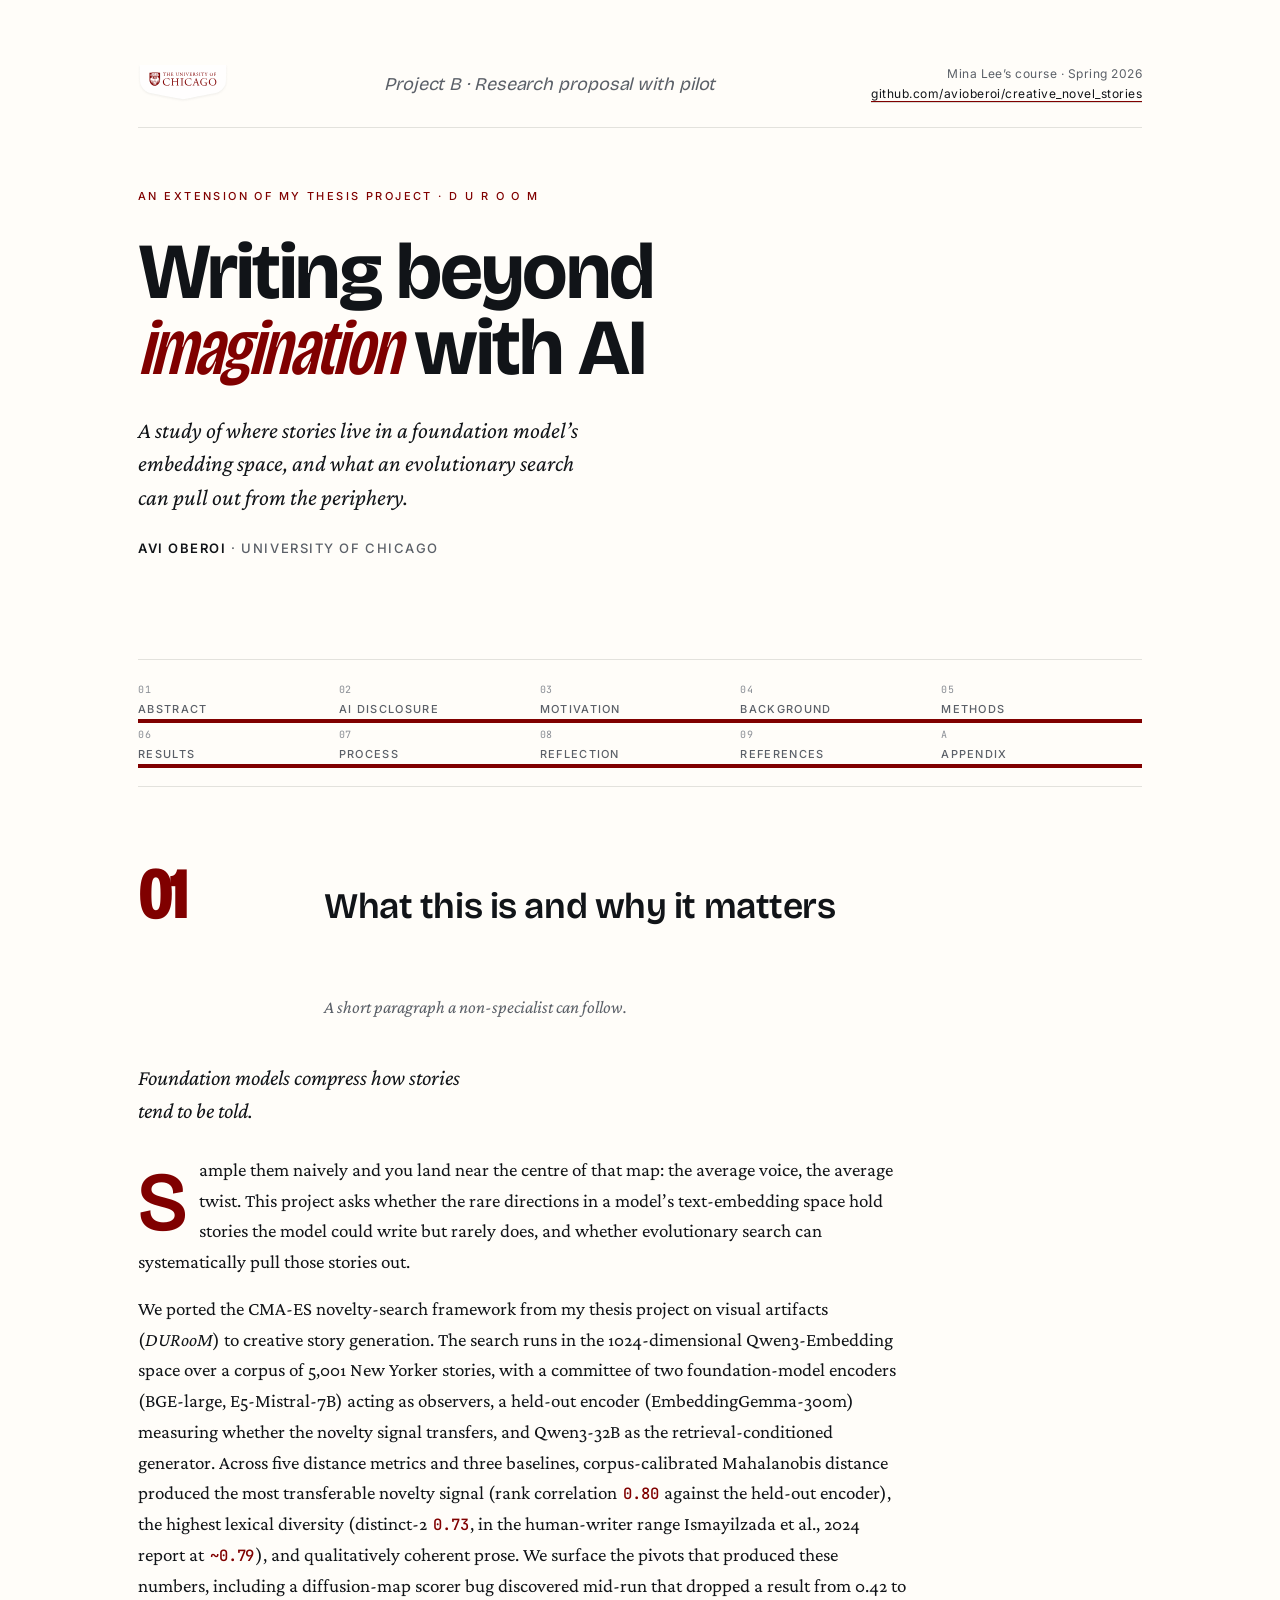
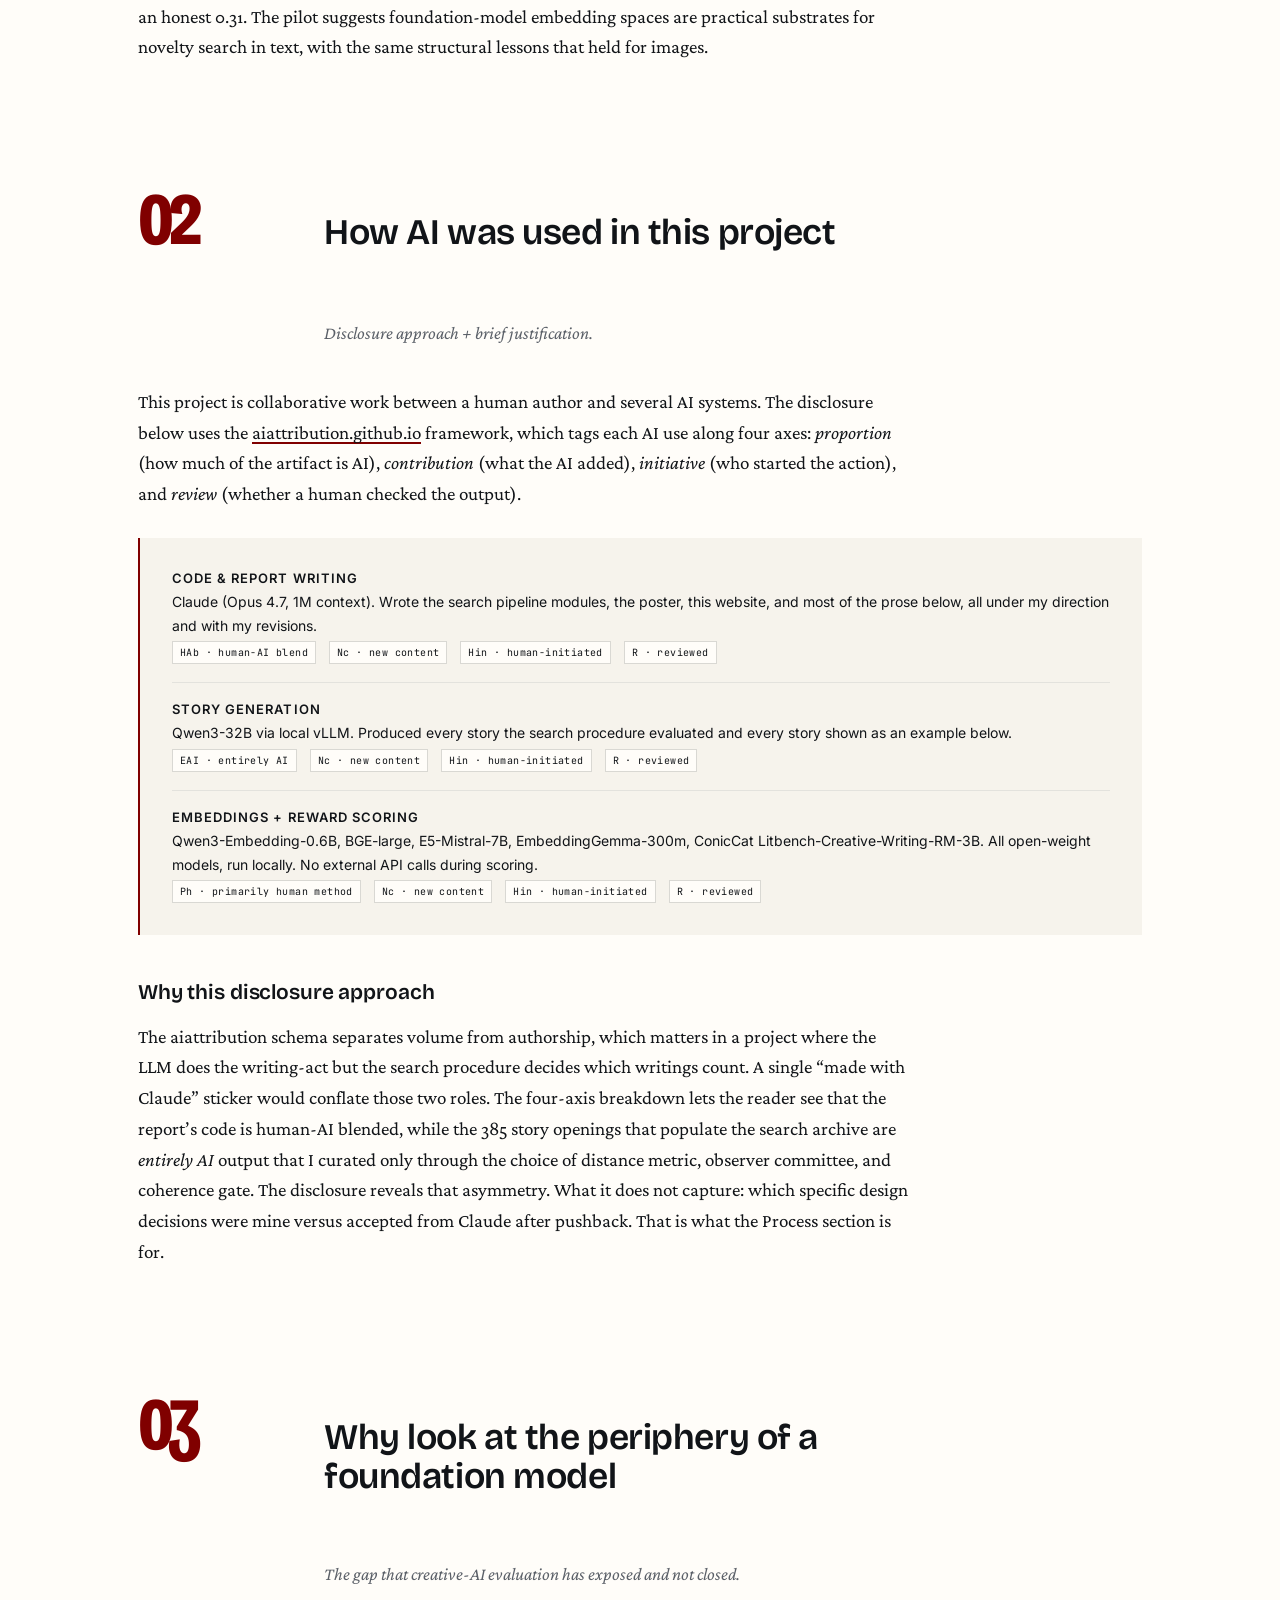
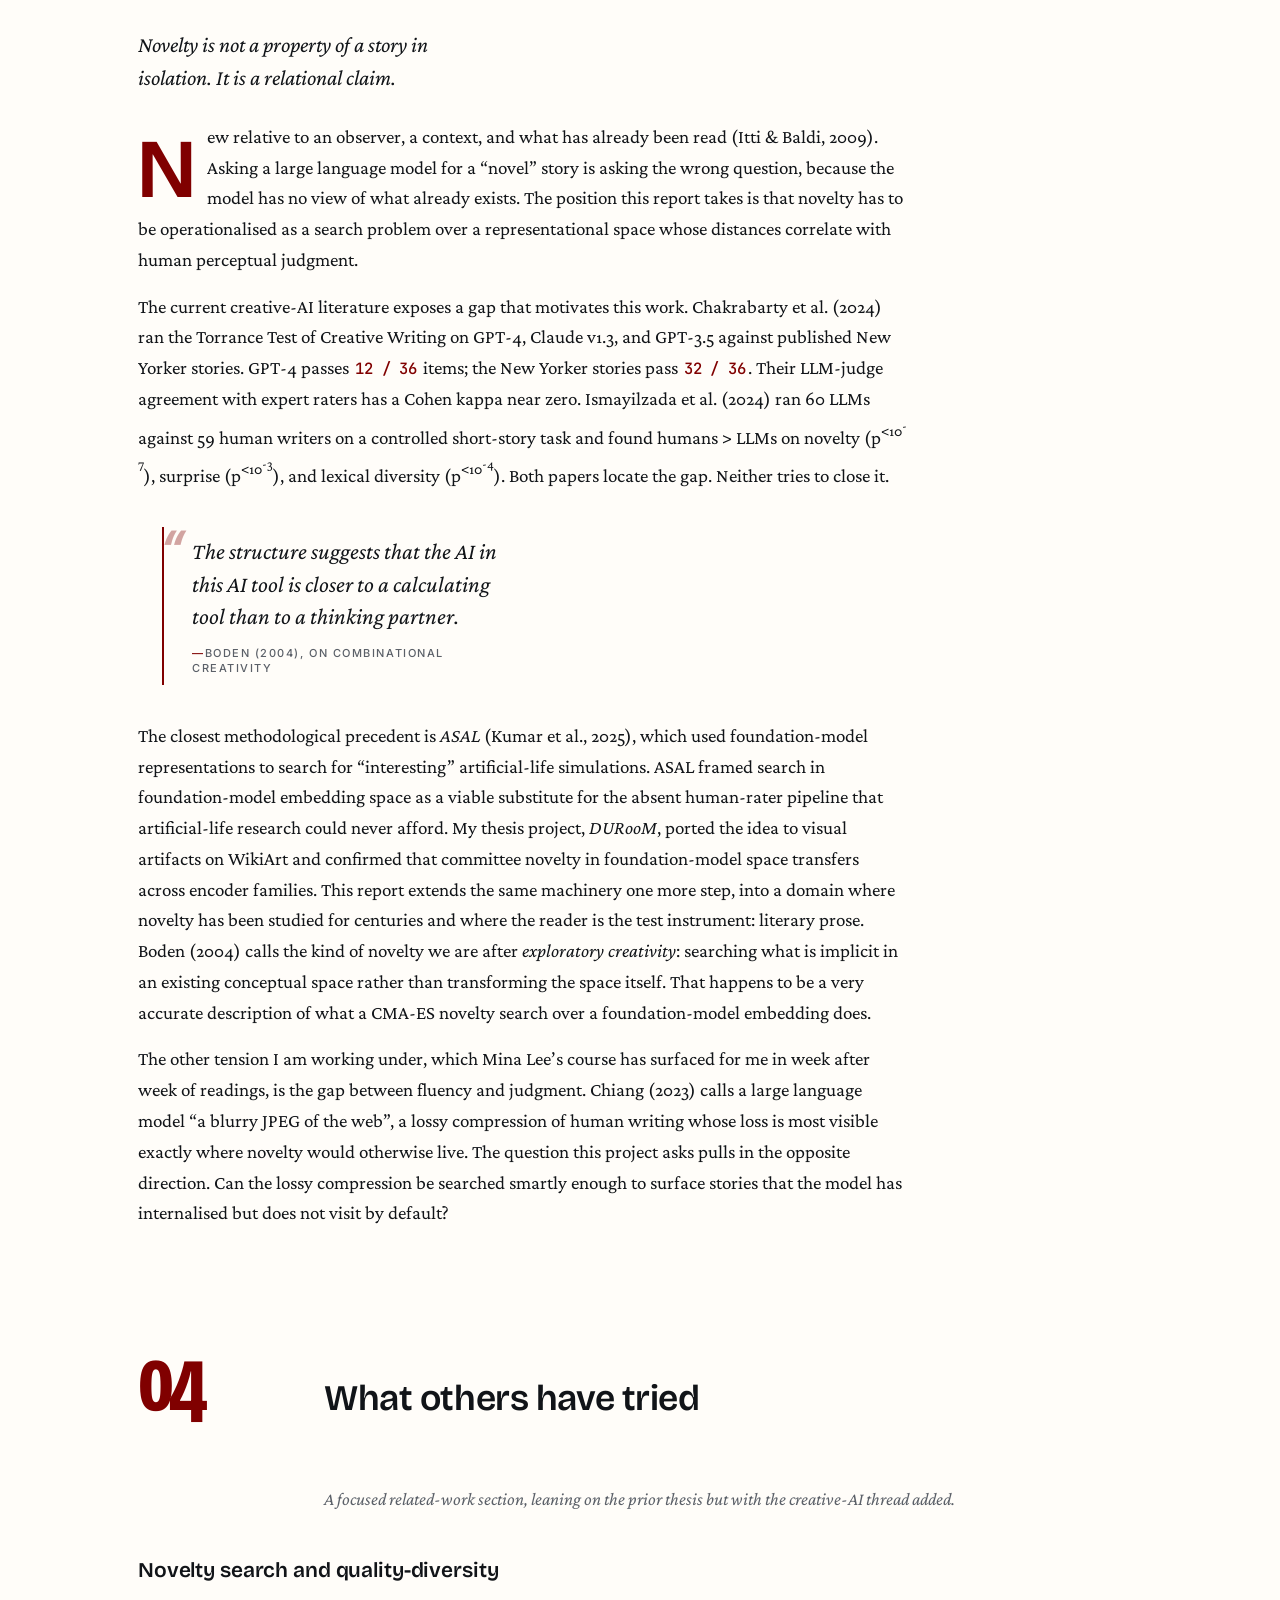
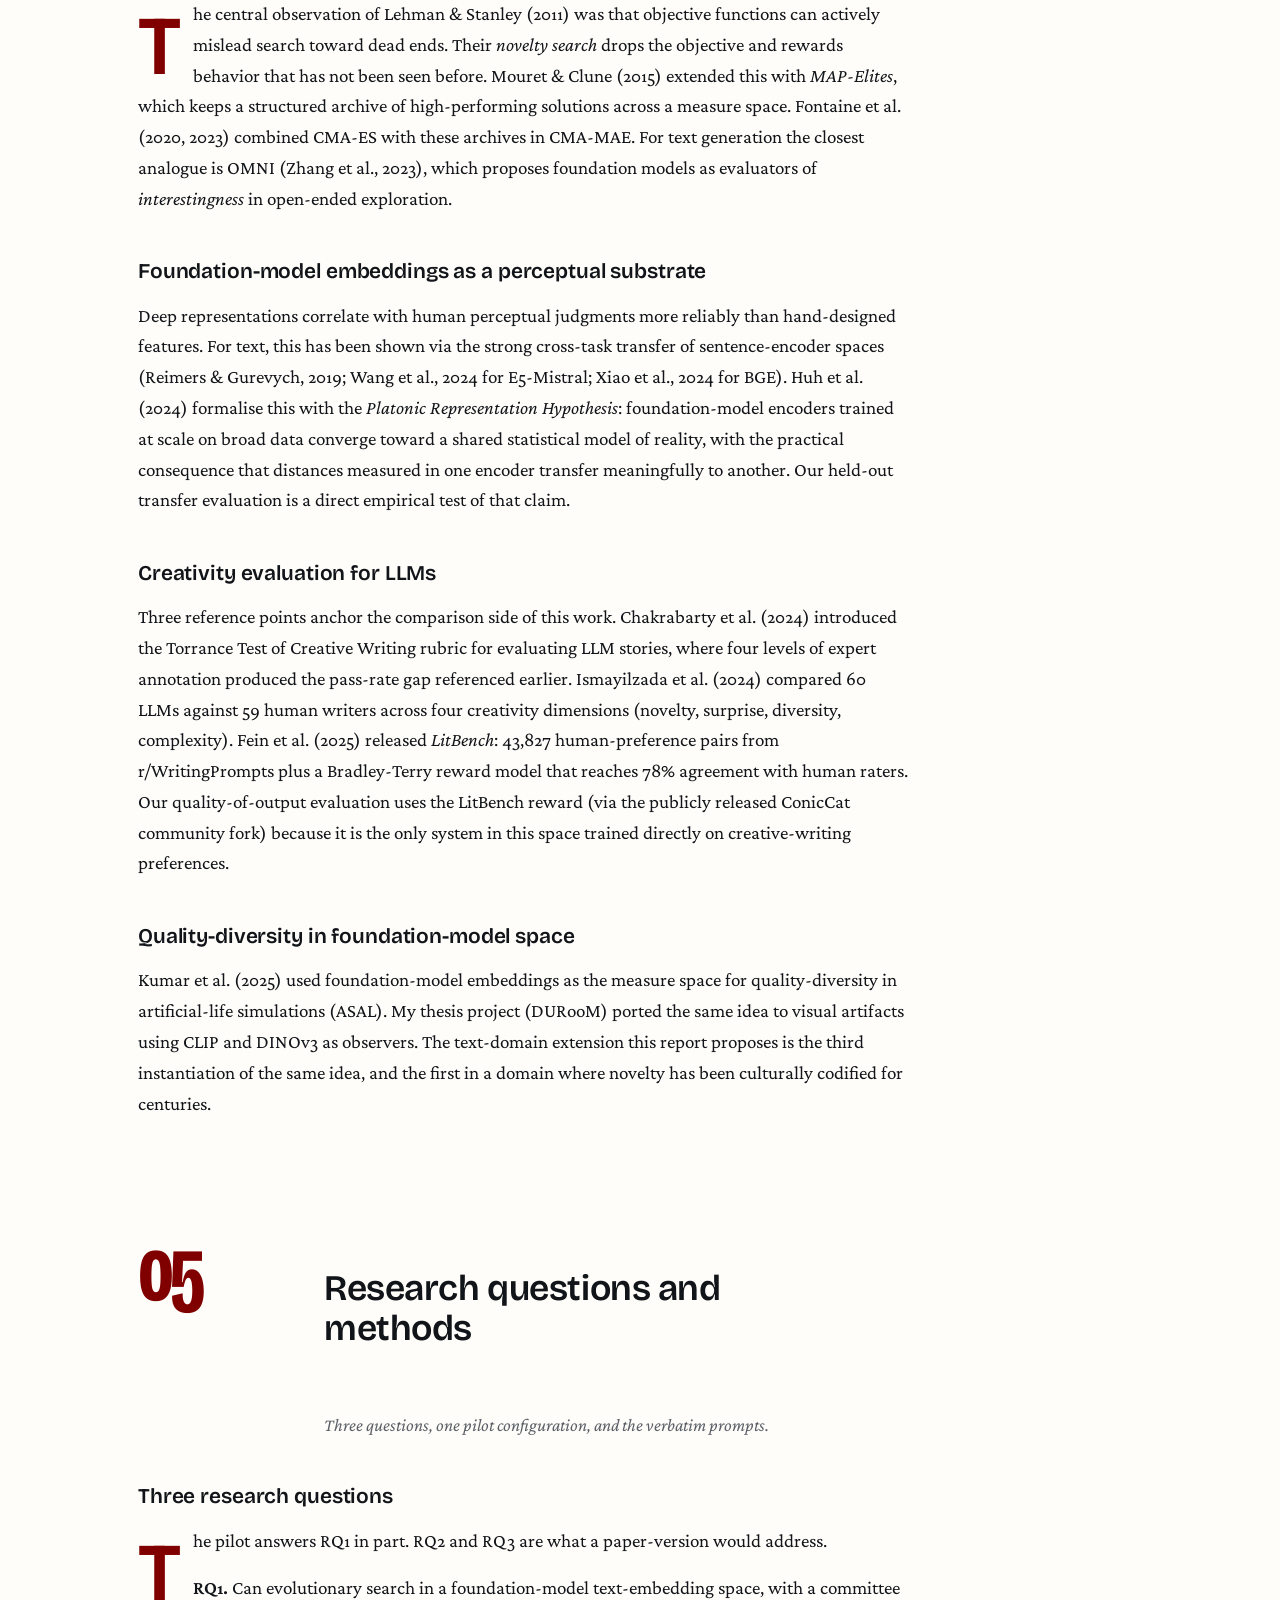
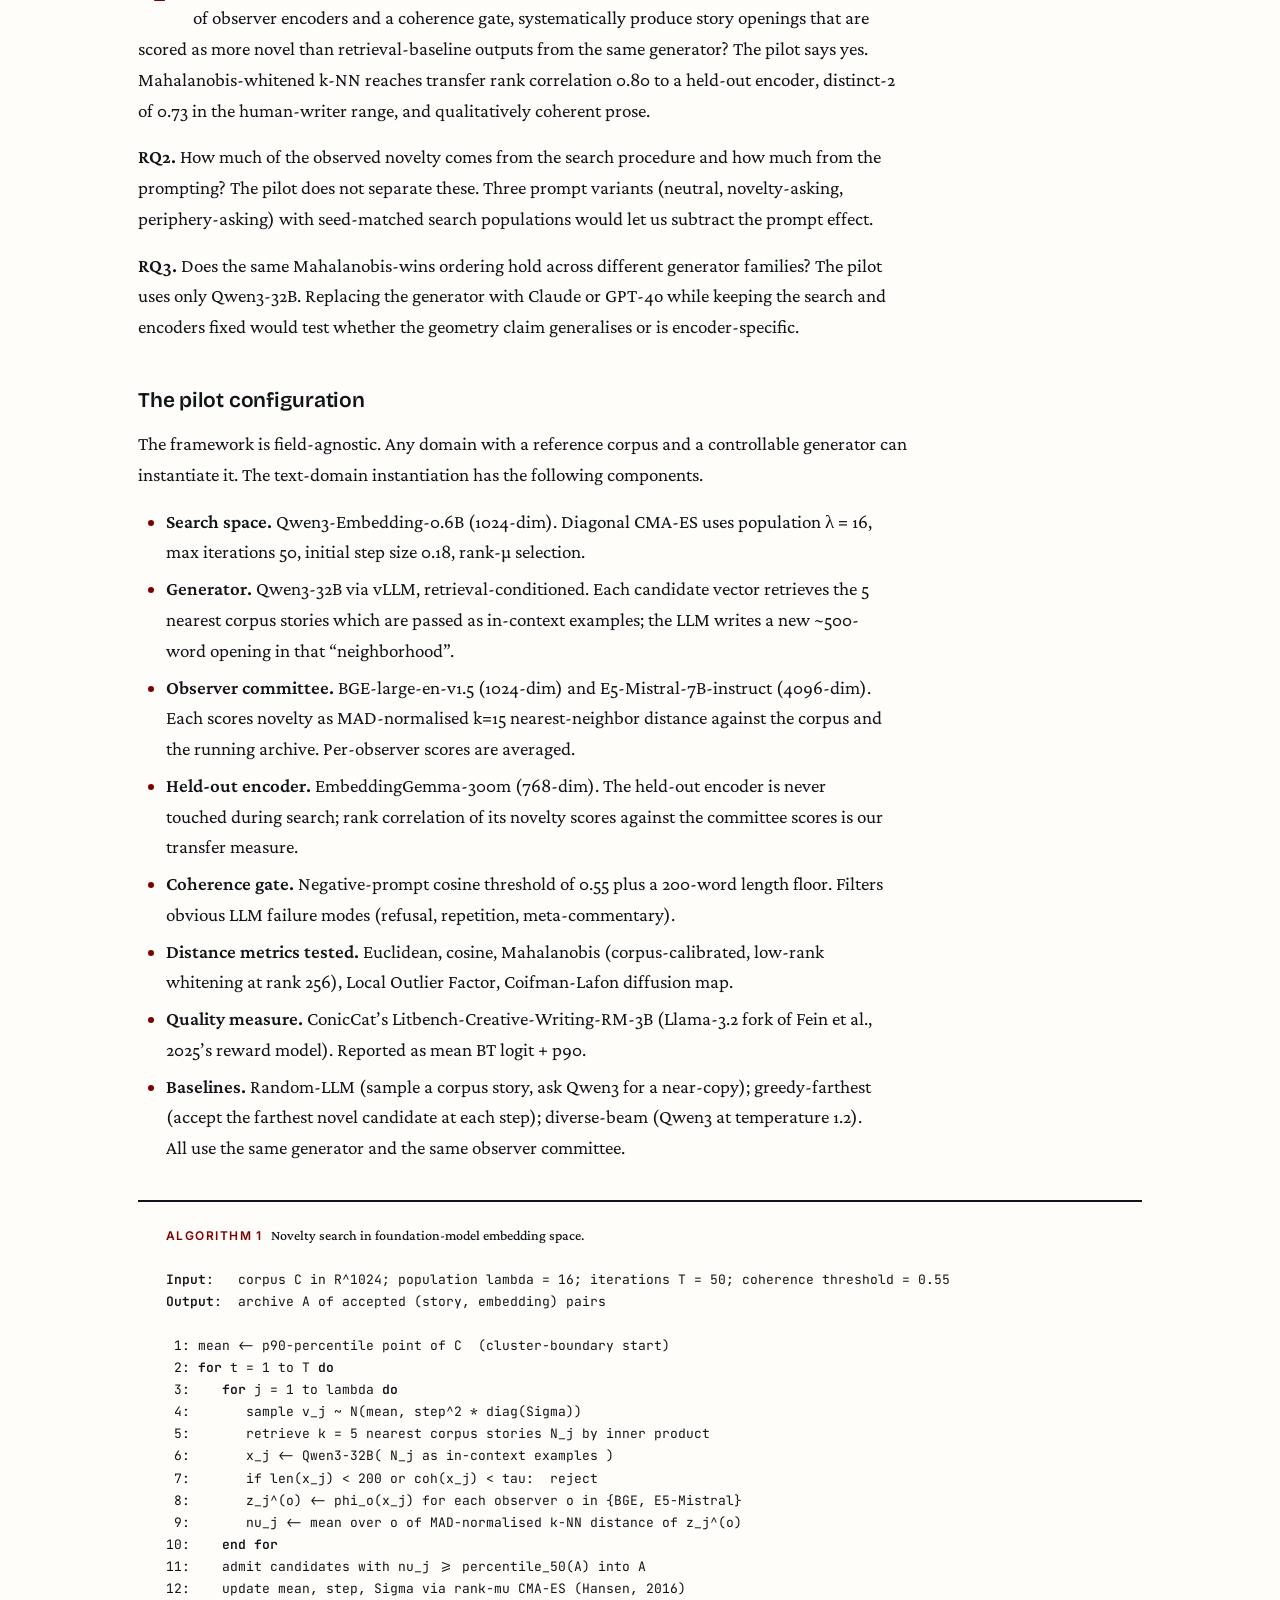
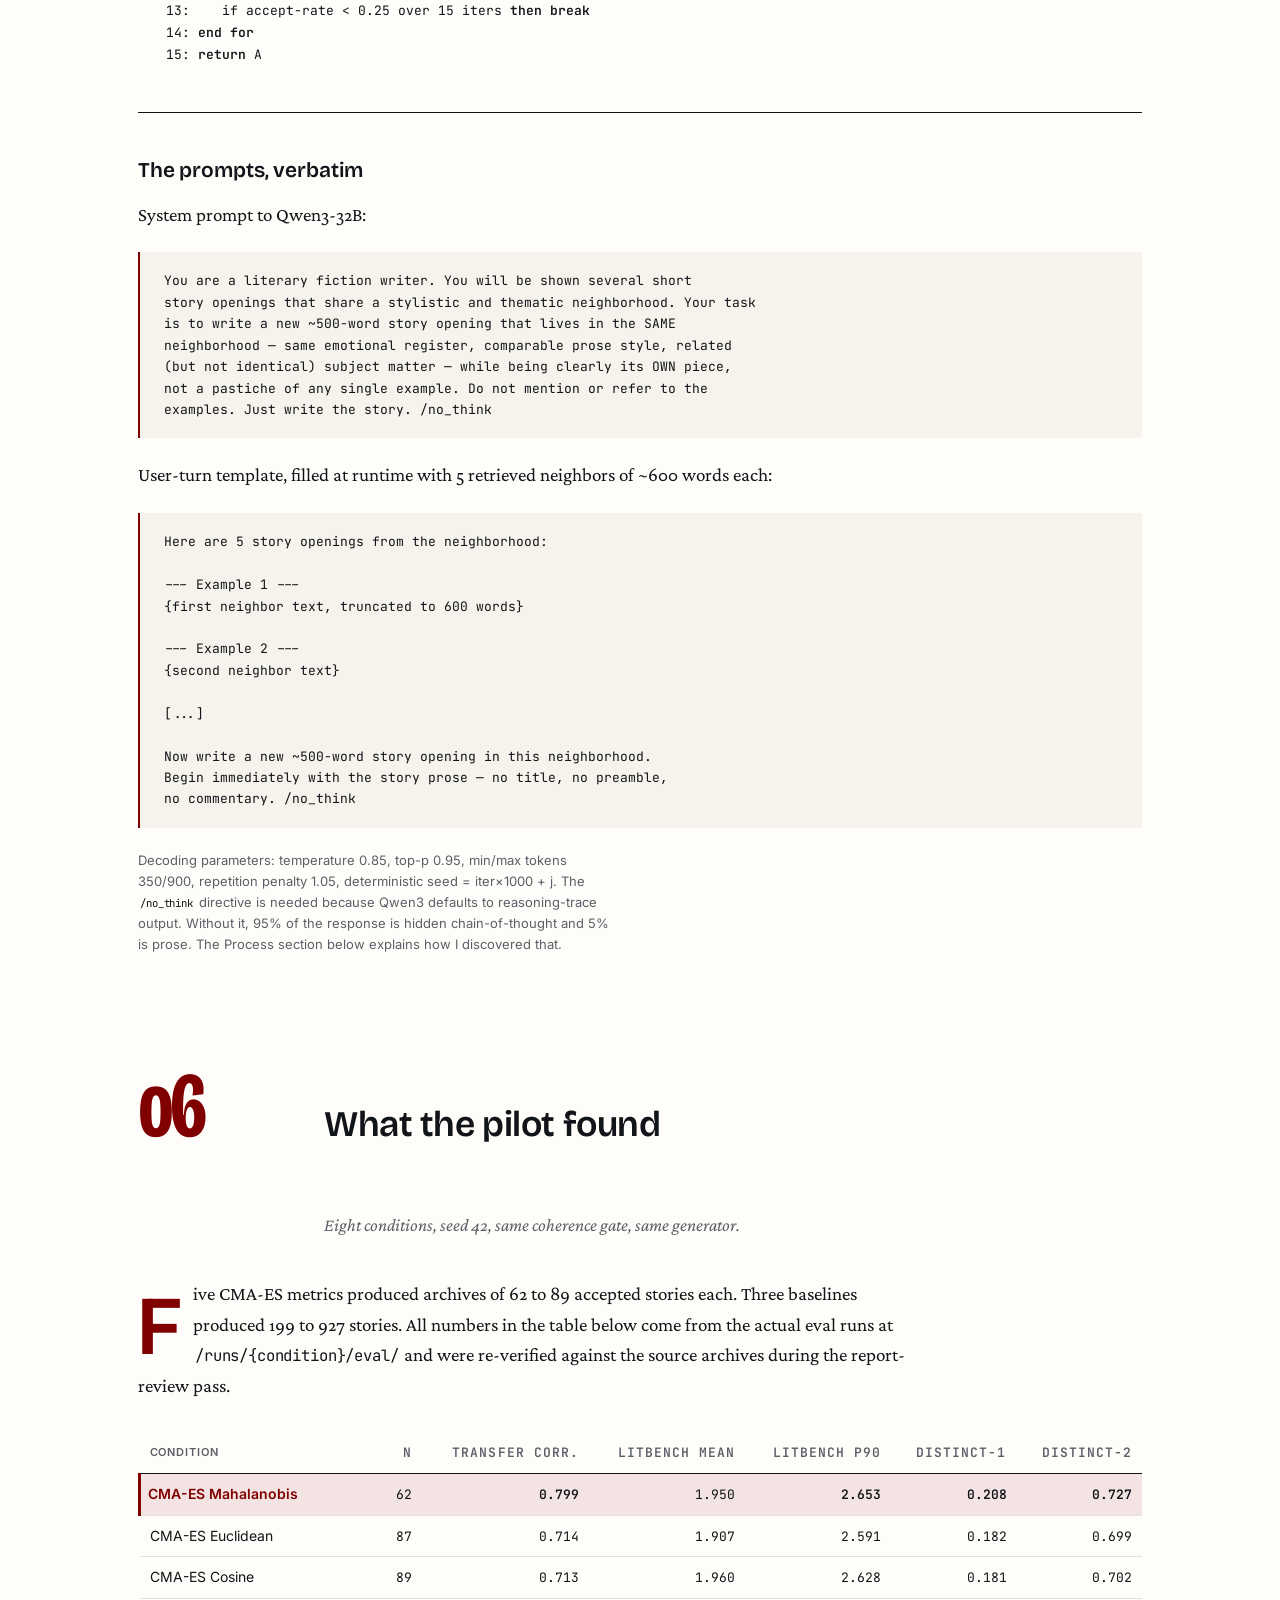
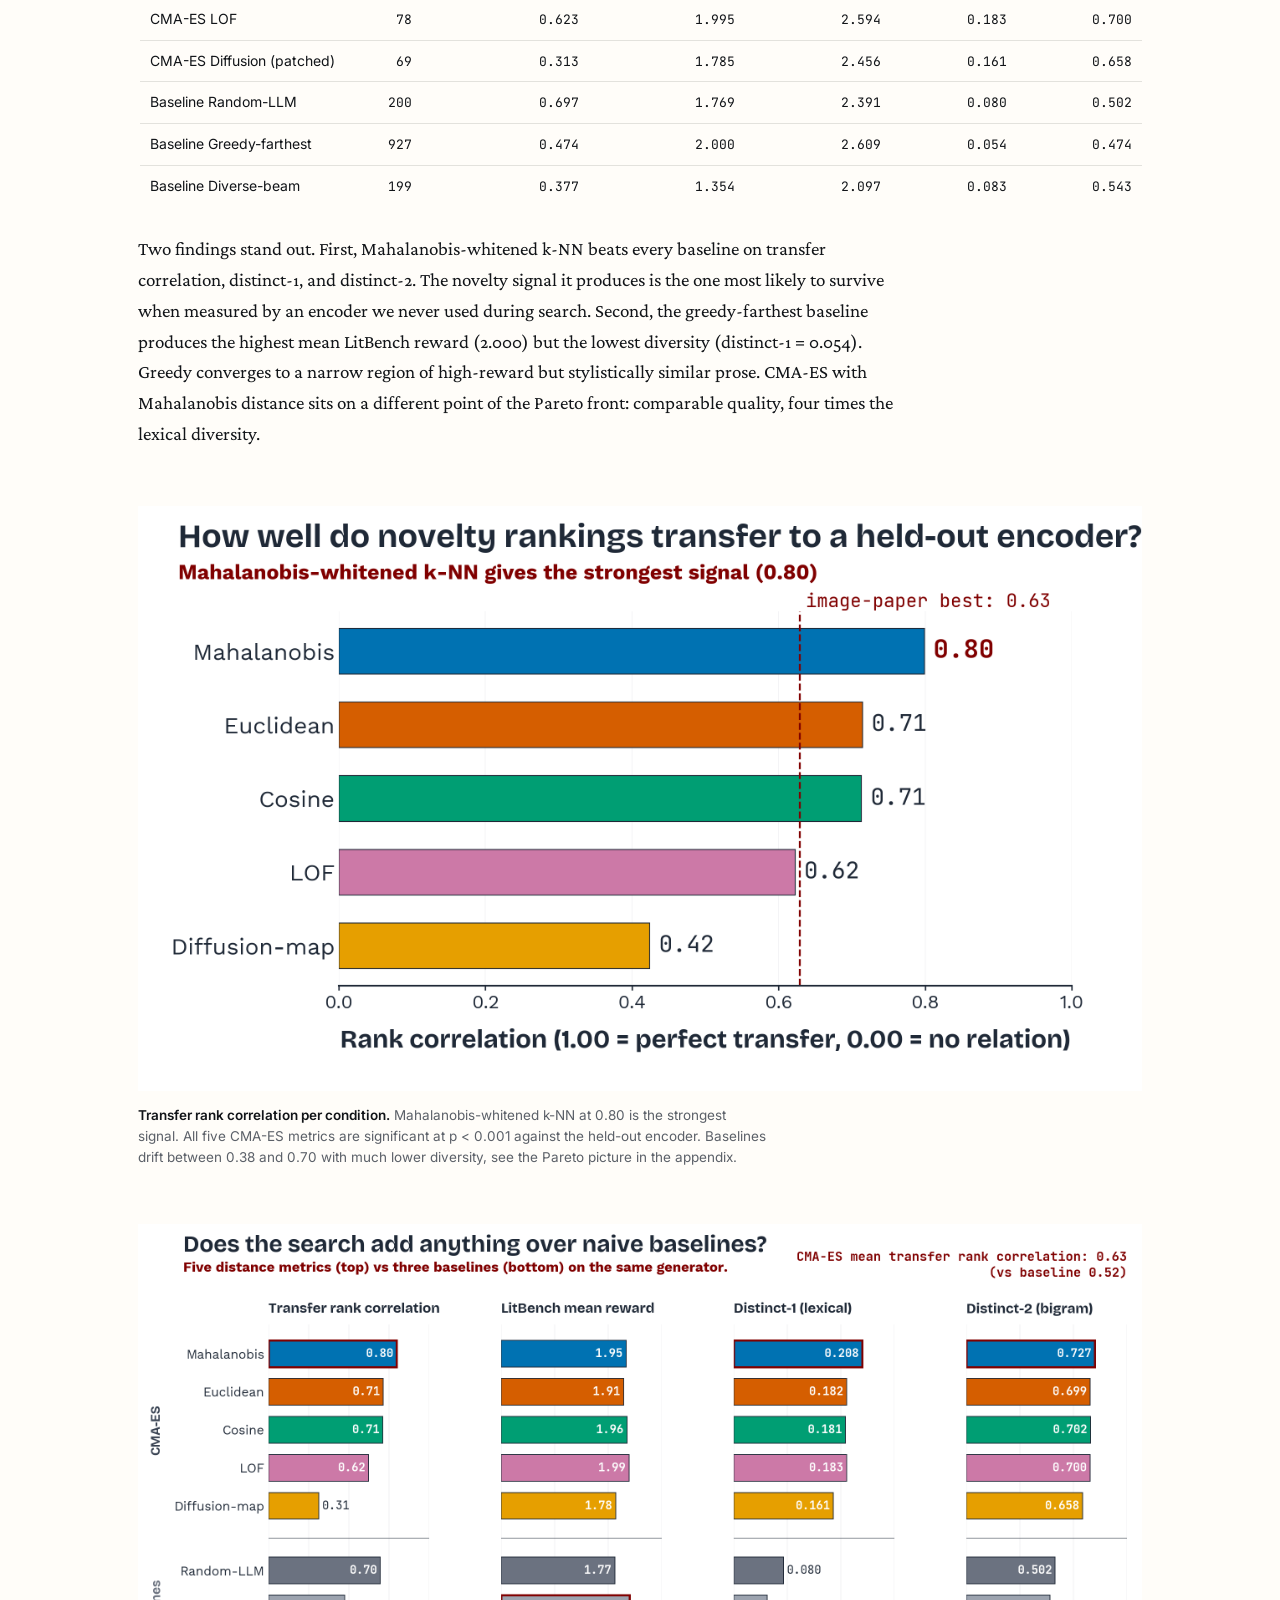
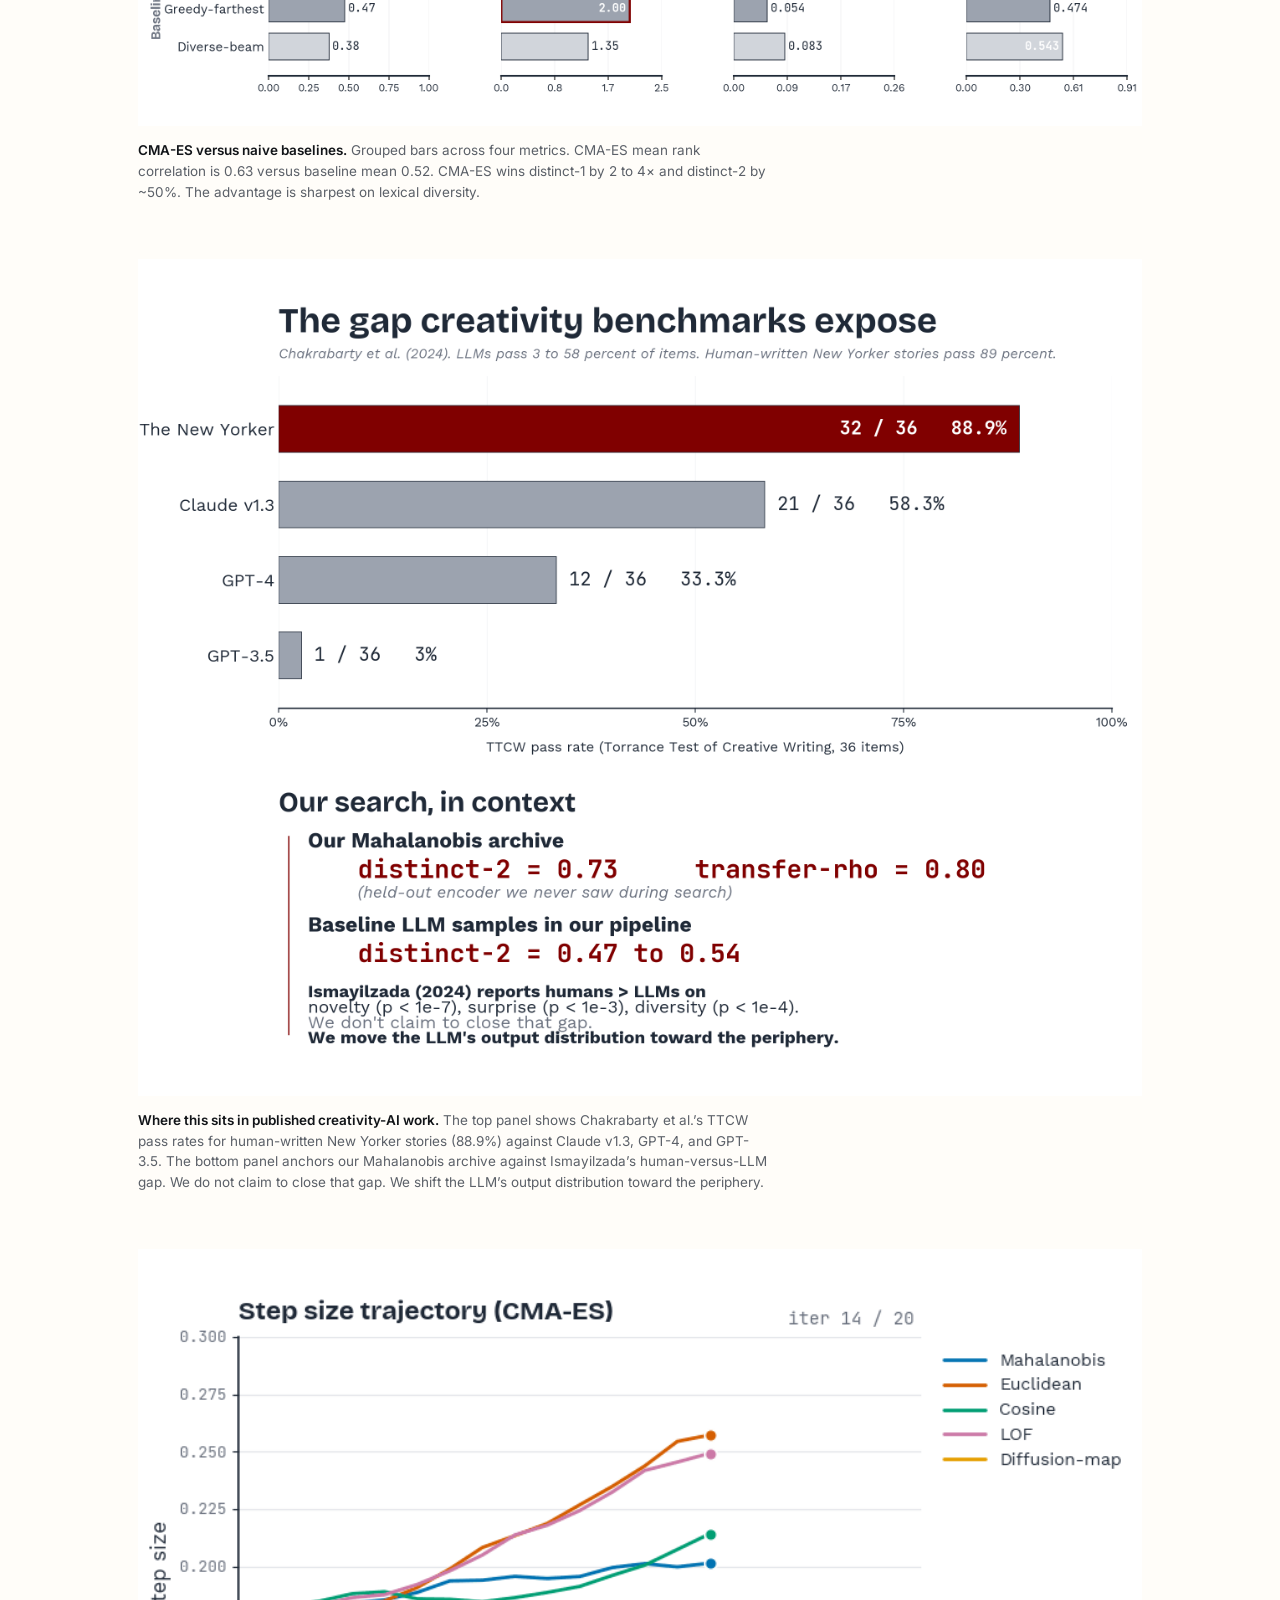
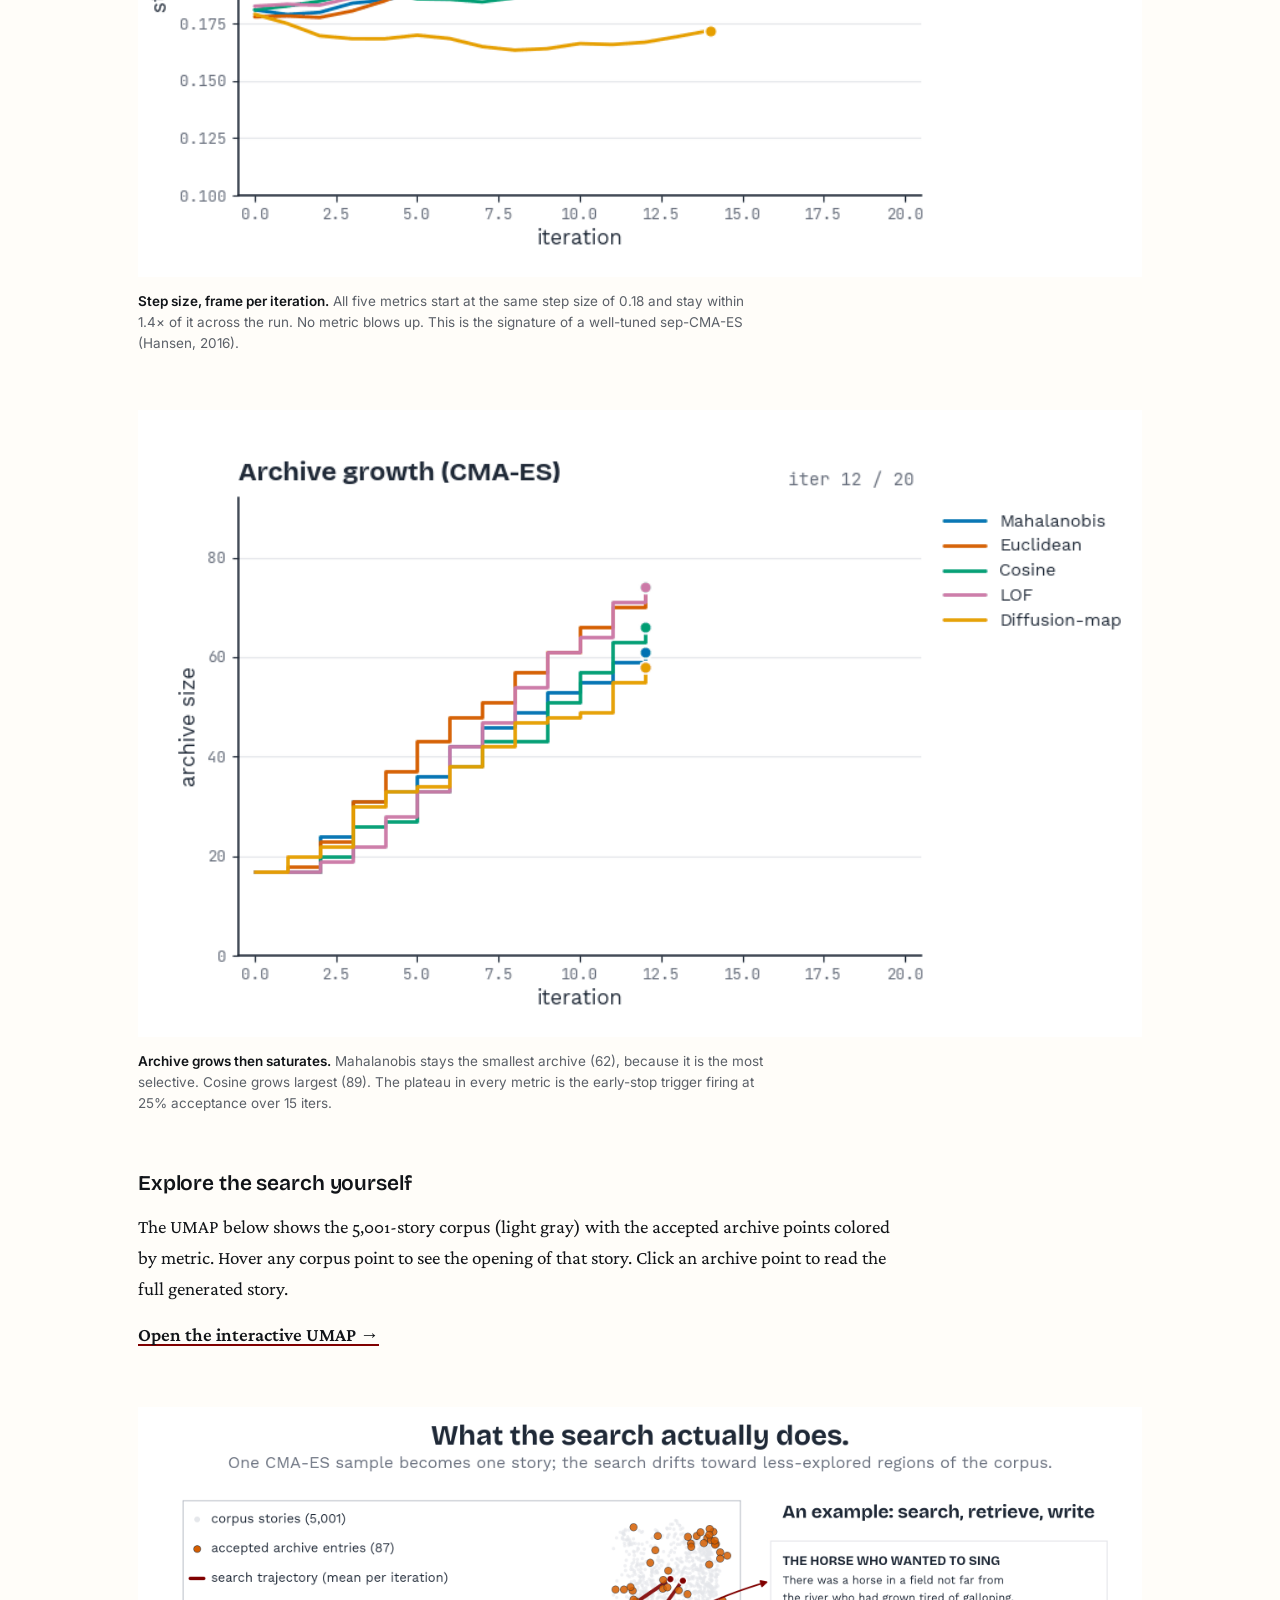
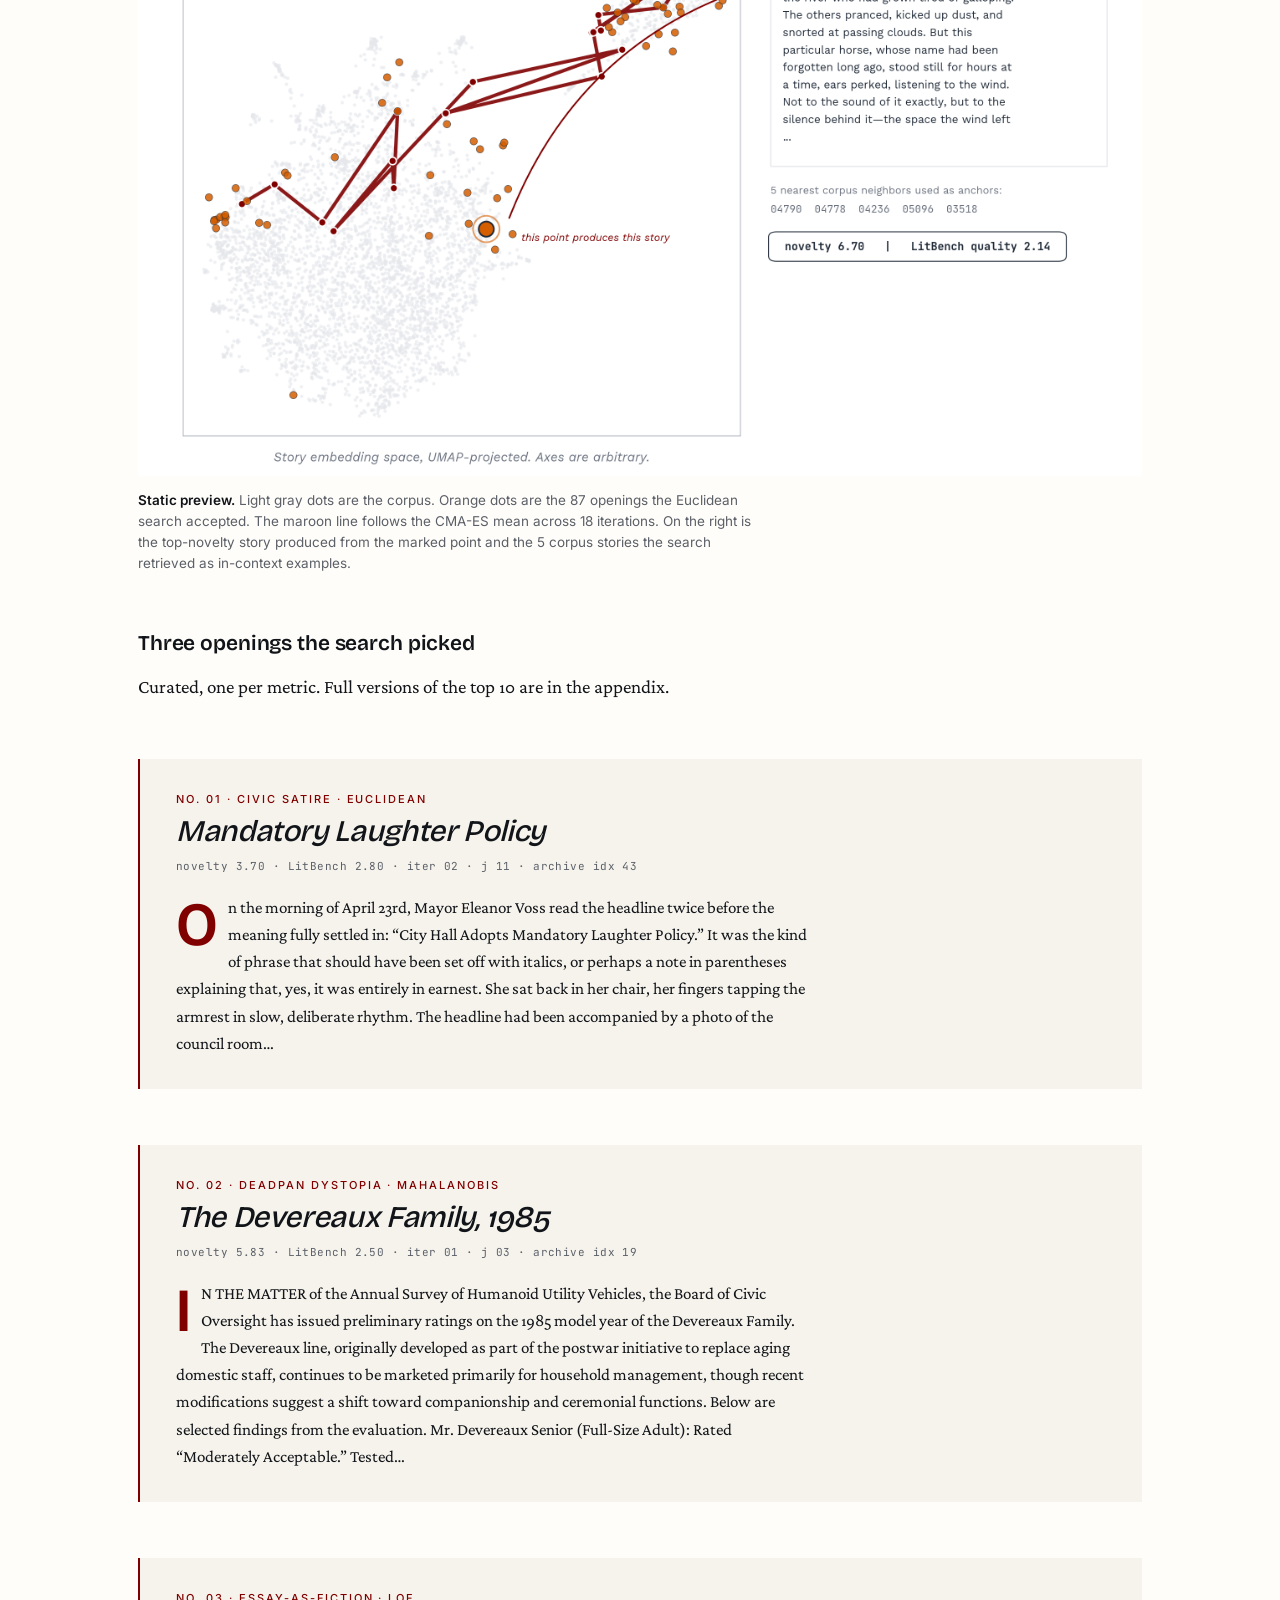
==== index.html @ 94c84fc5 "gh-pages: deploy the report website at the branch root Contents: - index.html: the report - style.cs" ====
<!DOCTYPE html>
<html lang="en">
<head>
<meta charset="UTF-8">
<meta name="viewport" content="width=device-width, initial-scale=1.0">
<title>Writing beyond imagination with AI &middot; Avi Oberoi</title>
<meta name="description" content="Final report. Novelty search in foundation-model embedding space, applied to creative story generation. Extension of the DURooM thesis project to text.">
<link rel="preconnect" href="https://fonts.googleapis.com">
<link rel="preconnect" href="https://fonts.gstatic.com" crossorigin>
<link href="https://fonts.googleapis.com/css2?family=Bricolage+Grotesque:opsz,wght@12..96,400;12..96,500;12..96,600;12..96,700&family=Crimson+Pro:ital,wght@0,400;0,500;0,600;1,400;1,500;1,600&family=Inter:wght@400;500;600;700&family=JetBrains+Mono:wght@400;500&display=swap" rel="stylesheet">
<link rel="stylesheet" href="style.css">
</head>
<body>
<main class="shell">

<!-- ============================================================ -->
<!--  TOP STRIP                                                    -->
<!-- ============================================================ -->
<div class="top-strip">
  <div class="logo"><img src="figs/logo-background.svg" alt="The University of Chicago"></div>
  <div class="center-mark">Project B &middot; Research proposal with pilot</div>
  <div class="meta">
    Mina Lee&rsquo;s course &middot; Spring 2026<br>
    <a href="https://github.com/avioberoi/creative_novel_stories" target="_blank" rel="noopener">github.com/avioberoi/creative_novel_stories</a>
  </div>
</div>

<!-- ============================================================ -->
<!--  HERO                                                         -->
<!-- ============================================================ -->
<header class="hero">
  <div class="eyebrow">an extension of my thesis project &middot; D U R o o M</div>
  <h1 class="report-title">Writing beyond <span class="accent">imagination</span> with AI</h1>
  <p class="deck">A study of where stories live in a foundation model&rsquo;s embedding space, and what an evolutionary search can pull out from the periphery.</p>
  <div class="byline"><b>Avi Oberoi</b> &middot; University of Chicago</div>
</header>

<nav class="toc" aria-label="Section navigation">
  <a href="#abstract"><span class="ord">01</span>Abstract</a>
  <a href="#disclosure"><span class="ord">02</span>AI Disclosure</a>
  <a href="#motivation"><span class="ord">03</span>Motivation</a>
  <a href="#background"><span class="ord">04</span>Background</a>
  <a href="#questions"><span class="ord">05</span>Methods</a>
  <a href="#results"><span class="ord">06</span>Results</a>
  <a href="#process"><span class="ord">07</span>Process</a>
  <a href="#reflection"><span class="ord">08</span>Reflection</a>
  <a href="#refs"><span class="ord">09</span>References</a>
  <a href="#appendix"><span class="ord">A</span>Appendix</a>
</nav>

<!-- ============================================================ -->
<!--  01 ABSTRACT                                                  -->
<!-- ============================================================ -->
<section id="abstract" class="first">
  <div class="section-head">
    <div class="tomb">01</div>
    <h2>What this is and why it matters</h2>
    <div class="lede-sub">A short paragraph a non-specialist can follow.</div>
  </div>
  <p class="lede">Foundation models compress how stories tend to be told.</p>
  <p class="section-first">
    Sample them naively and you land near the centre of that map: the average voice, the average twist. This project asks whether the rare directions in a model&rsquo;s text-embedding space hold stories the model could write but rarely does, and whether evolutionary search can systematically pull those stories out.
  </p>
  <p>
    We ported the CMA-ES novelty-search framework from my thesis project on visual artifacts (<i>DURooM</i>) to creative story generation. The search runs in the 1024-dimensional Qwen3-Embedding space over a corpus of 5,001 New Yorker stories, with a committee of two foundation-model encoders (BGE-large, E5-Mistral-7B) acting as observers, a held-out encoder (EmbeddingGemma-300m) measuring whether the novelty signal transfers, and Qwen3-32B as the retrieval-conditioned generator. Across five distance metrics and three baselines, corpus-calibrated Mahalanobis distance produced the most transferable novelty signal (rank correlation <span class="num-token">0.80</span> against the held-out encoder), the highest lexical diversity (distinct-2 <span class="num-token">0.73</span>, in the human-writer range Ismayilzada et al., 2024 report at <span class="num-token">~0.79</span>), and qualitatively coherent prose. We surface the pivots that produced these numbers, including a diffusion-map scorer bug discovered mid-run that dropped a result from 0.42 to an honest 0.31. The pilot suggests foundation-model embedding spaces are practical substrates for novelty search in text, with the same structural lessons that held for images.
  </p>
</section>

<!-- ============================================================ -->
<!--  02 AI DISCLOSURE                                             -->
<!-- ============================================================ -->
<section id="disclosure">
  <div class="section-head">
    <div class="tomb">02</div>
    <h2>How AI was used in this project</h2>
    <div class="lede-sub">Disclosure approach + brief justification.</div>
  </div>
  <p>
    This project is collaborative work between a human author and several AI systems. The disclosure below uses the <a href="https://aiattribution.github.io/" target="_blank" rel="noopener">aiattribution.github.io</a> framework, which tags each AI use along four axes: <i>proportion</i> (how much of the artifact is AI), <i>contribution</i> (what the AI added), <i>initiative</i> (who started the action), and <i>review</i> (whether a human checked the output).
  </p>

  <div class="ai-attrib">
    <b>Code &amp; report writing</b><br>
    Claude (Opus 4.7, 1M context). Wrote the search pipeline modules, the poster, this website, and most of the prose below, all under my direction and with my revisions.
    <div class="tags">
      <span class="tag">HAb &middot; human-AI blend</span>
      <span class="tag">Nc &middot; new content</span>
      <span class="tag">Hin &middot; human-initiated</span>
      <span class="tag">R &middot; reviewed</span>
    </div>
    <hr>
    <b>Story generation</b><br>
    Qwen3-32B via local vLLM. Produced every story the search procedure evaluated and every story shown as an example below.
    <div class="tags">
      <span class="tag">EAI &middot; entirely AI</span>
      <span class="tag">Nc &middot; new content</span>
      <span class="tag">Hin &middot; human-initiated</span>
      <span class="tag">R &middot; reviewed</span>
    </div>
    <hr>
    <b>Embeddings + reward scoring</b><br>
    Qwen3-Embedding-0.6B, BGE-large, E5-Mistral-7B, EmbeddingGemma-300m, ConicCat Litbench-Creative-Writing-RM-3B. All open-weight models, run locally. No external API calls during scoring.
    <div class="tags">
      <span class="tag">Ph &middot; primarily human method</span>
      <span class="tag">Nc &middot; new content</span>
      <span class="tag">Hin &middot; human-initiated</span>
      <span class="tag">R &middot; reviewed</span>
    </div>
  </div>

  <h3>Why this disclosure approach</h3>
  <p>
    The aiattribution schema separates volume from authorship, which matters in a project where the LLM does the writing-act but the search procedure decides which writings count. A single &ldquo;made with Claude&rdquo; sticker would conflate those two roles. The four-axis breakdown lets the reader see that the report&rsquo;s code is human-AI blended, while the 385 story openings that populate the search archive are <i>entirely AI</i> output that I curated only through the choice of distance metric, observer committee, and coherence gate. The disclosure reveals that asymmetry. What it does not capture: which specific design decisions were mine versus accepted from Claude after pushback. That is what the Process section is for.
  </p>
</section>

<!-- ============================================================ -->
<!--  03 MOTIVATION                                                -->
<!-- ============================================================ -->
<section id="motivation">
  <div class="section-head">
    <div class="tomb">03</div>
    <h2>Why look at the periphery of a foundation model</h2>
    <div class="lede-sub">The gap that creative-AI evaluation has exposed and not closed.</div>
  </div>
  <p class="lede">Novelty is not a property of a story in isolation. It is a relational claim.</p>
  <p class="section-first">
    New relative to an observer, a context, and what has already been read (Itti &amp; Baldi, 2009). Asking a large language model for a &ldquo;novel&rdquo; story is asking the wrong question, because the model has no view of what already exists. The position this report takes is that novelty has to be operationalised as a search problem over a representational space whose distances correlate with human perceptual judgment.
  </p>

  <p>
    The current creative-AI literature exposes a gap that motivates this work. Chakrabarty et al. (2024) ran the Torrance Test of Creative Writing on GPT-4, Claude v1.3, and GPT-3.5 against published New Yorker stories. GPT-4 passes <span class="num-token">12 / 36</span> items; the New Yorker stories pass <span class="num-token">32 / 36</span>. Their LLM-judge agreement with expert raters has a Cohen kappa near zero. Ismayilzada et al. (2024) ran 60 LLMs against 59 human writers on a controlled short-story task and found humans &gt; LLMs on novelty (p<sup>&lt;10<sup>-7</sup></sup>), surprise (p<sup>&lt;10<sup>-3</sup></sup>), and lexical diversity (p<sup>&lt;10<sup>-4</sup></sup>). Both papers locate the gap. Neither tries to close it.
  </p>

  <blockquote>
    The structure suggests that the AI in this AI tool is closer to a calculating tool than to a thinking partner.
    <cite>Boden (2004), on combinational creativity</cite>
  </blockquote>

  <p>
    The closest methodological precedent is <i>ASAL</i> (Kumar et al., 2025), which used foundation-model representations to search for &ldquo;interesting&rdquo; artificial-life simulations. ASAL framed search in foundation-model embedding space as a viable substitute for the absent human-rater pipeline that artificial-life research could never afford. My thesis project, <i>DURooM</i>, ported the idea to visual artifacts on WikiArt and confirmed that committee novelty in foundation-model space transfers across encoder families. This report extends the same machinery one more step, into a domain where novelty has been studied for centuries and where the reader is the test instrument: literary prose. Boden (2004) calls the kind of novelty we are after <i>exploratory creativity</i>: searching what is implicit in an existing conceptual space rather than transforming the space itself. That happens to be a very accurate description of what a CMA-ES novelty search over a foundation-model embedding does.
  </p>

  <p>
    The other tension I am working under, which Mina Lee&rsquo;s course has surfaced for me in week after week of readings, is the gap between fluency and judgment. Chiang (2023) calls a large language model &ldquo;a blurry JPEG of the web&rdquo;, a lossy compression of human writing whose loss is most visible exactly where novelty would otherwise live. The question this project asks pulls in the opposite direction. Can the lossy compression be searched smartly enough to surface stories that the model has internalised but does not visit by default?
  </p>
</section>

<!-- ============================================================ -->
<!--  04 BACKGROUND                                                -->
<!-- ============================================================ -->
<section id="background">
  <div class="section-head">
    <div class="tomb">04</div>
    <h2>What others have tried</h2>
    <div class="lede-sub">A focused related-work section, leaning on the prior thesis but with the creative-AI thread added.</div>
  </div>

  <h3>Novelty search and quality-diversity</h3>
  <p class="section-first">
    The central observation of Lehman &amp; Stanley (2011) was that objective functions can actively mislead search toward dead ends. Their <i>novelty search</i> drops the objective and rewards behavior that has not been seen before. Mouret &amp; Clune (2015) extended this with <i>MAP-Elites</i>, which keeps a structured archive of high-performing solutions across a measure space. Fontaine et al. (2020, 2023) combined CMA-ES with these archives in CMA-MAE. For text generation the closest analogue is OMNI (Zhang et al., 2023), which proposes foundation models as evaluators of <i>interestingness</i> in open-ended exploration.
  </p>

  <h3>Foundation-model embeddings as a perceptual substrate</h3>
  <p>
    Deep representations correlate with human perceptual judgments more reliably than hand-designed features. For text, this has been shown via the strong cross-task transfer of sentence-encoder spaces (Reimers &amp; Gurevych, 2019; Wang et al., 2024 for E5-Mistral; Xiao et al., 2024 for BGE). Huh et al. (2024) formalise this with the <i>Platonic Representation Hypothesis</i>: foundation-model encoders trained at scale on broad data converge toward a shared statistical model of reality, with the practical consequence that distances measured in one encoder transfer meaningfully to another. Our held-out transfer evaluation is a direct empirical test of that claim.
  </p>

  <h3>Creativity evaluation for LLMs</h3>
  <p>
    Three reference points anchor the comparison side of this work. Chakrabarty et al. (2024) introduced the Torrance Test of Creative Writing rubric for evaluating LLM stories, where four levels of expert annotation produced the pass-rate gap referenced earlier. Ismayilzada et al. (2024) compared 60 LLMs against 59 human writers across four creativity dimensions (novelty, surprise, diversity, complexity). Fein et al. (2025) released <i>LitBench</i>: 43,827 human-preference pairs from r/WritingPrompts plus a Bradley-Terry reward model that reaches 78% agreement with human raters. Our quality-of-output evaluation uses the LitBench reward (via the publicly released ConicCat community fork) because it is the only system in this space trained directly on creative-writing preferences.
  </p>

  <h3>Quality-diversity in foundation-model space</h3>
  <p>
    Kumar et al. (2025) used foundation-model embeddings as the measure space for quality-diversity in artificial-life simulations (ASAL). My thesis project (DURooM) ported the same idea to visual artifacts using CLIP and DINOv3 as observers. The text-domain extension this report proposes is the third instantiation of the same idea, and the first in a domain where novelty has been culturally codified for centuries.
  </p>
</section>

<!-- ============================================================ -->
<!--  05 RESEARCH QUESTIONS + METHODS                              -->
<!-- ============================================================ -->
<section id="questions">
  <div class="section-head">
    <div class="tomb">05</div>
    <h2>Research questions and methods</h2>
    <div class="lede-sub">Three questions, one pilot configuration, and the verbatim prompts.</div>
  </div>

  <h3>Three research questions</h3>
  <p class="section-first">
    The pilot answers RQ1 in part. RQ2 and RQ3 are what a paper-version would address.
  </p>
  <p><b>RQ1.</b> Can evolutionary search in a foundation-model text-embedding space, with a committee of observer encoders and a coherence gate, systematically produce story openings that are scored as more novel than retrieval-baseline outputs from the same generator? The pilot says yes. Mahalanobis-whitened k-NN reaches transfer rank correlation 0.80 to a held-out encoder, distinct-2 of 0.73 in the human-writer range, and qualitatively coherent prose.</p>
  <p><b>RQ2.</b> How much of the observed novelty comes from the search procedure and how much from the prompting? The pilot does not separate these. Three prompt variants (neutral, novelty-asking, periphery-asking) with seed-matched search populations would let us subtract the prompt effect.</p>
  <p><b>RQ3.</b> Does the same Mahalanobis-wins ordering hold across different generator families? The pilot uses only Qwen3-32B. Replacing the generator with Claude or GPT-4o while keeping the search and encoders fixed would test whether the geometry claim generalises or is encoder-specific.</p>

  <h3>The pilot configuration</h3>
  <p>The framework is field-agnostic. Any domain with a reference corpus and a controllable generator can instantiate it. The text-domain instantiation has the following components.</p>

  <ul>
    <li><b>Search space.</b> Qwen3-Embedding-0.6B (1024-dim). Diagonal CMA-ES uses population &lambda; = 16, max iterations 50, initial step size 0.18, rank-&mu; selection.</li>
    <li><b>Generator.</b> Qwen3-32B via vLLM, retrieval-conditioned. Each candidate vector retrieves the 5 nearest corpus stories which are passed as in-context examples; the LLM writes a new ~500-word opening in that &ldquo;neighborhood&rdquo;.</li>
    <li><b>Observer committee.</b> BGE-large-en-v1.5 (1024-dim) and E5-Mistral-7B-instruct (4096-dim). Each scores novelty as MAD-normalised k=15 nearest-neighbor distance against the corpus and the running archive. Per-observer scores are averaged.</li>
    <li><b>Held-out encoder.</b> EmbeddingGemma-300m (768-dim). The held-out encoder is never touched during search; rank correlation of its novelty scores against the committee scores is our transfer measure.</li>
    <li><b>Coherence gate.</b> Negative-prompt cosine threshold of 0.55 plus a 200-word length floor. Filters obvious LLM failure modes (refusal, repetition, meta-commentary).</li>
    <li><b>Distance metrics tested.</b> Euclidean, cosine, Mahalanobis (corpus-calibrated, low-rank whitening at rank 256), Local Outlier Factor, Coifman-Lafon diffusion map.</li>
    <li><b>Quality measure.</b> ConicCat&rsquo;s Litbench-Creative-Writing-RM-3B (Llama-3.2 fork of Fein et al., 2025&rsquo;s reward model). Reported as mean BT logit + p90.</li>
    <li><b>Baselines.</b> Random-LLM (sample a corpus story, ask Qwen3 for a near-copy); greedy-farthest (accept the farthest novel candidate at each step); diverse-beam (Qwen3 at temperature 1.2). All use the same generator and the same observer committee.</li>
  </ul>

  <div class="algorithm">
    <div class="algo-cap">Algorithm 1<em>Novelty search in foundation-model embedding space.</em></div>
<pre><b>Input</b>:   corpus C in R^1024; population lambda = 16; iterations T = 50; coherence threshold = 0.55
<b>Output</b>:  archive A of accepted (story, embedding) pairs

 1: mean <- p90-percentile point of C  (cluster-boundary start)
 2: <b>for</b> t = 1 to T <b>do</b>
 3:    <b>for</b> j = 1 to lambda <b>do</b>
 4:       sample v_j ~ N(mean, step^2 * diag(Sigma))
 5:       retrieve k = 5 nearest corpus stories N_j by inner product
 6:       x_j <- Qwen3-32B( N_j as in-context examples )
 7:       if len(x_j) &lt; 200 or coh(x_j) &lt; tau:  reject
 8:       z_j^(o) <- phi_o(x_j) for each observer o in {BGE, E5-Mistral}
 9:       nu_j <- mean over o of MAD-normalised k-NN distance of z_j^(o)
10:    <b>end for</b>
11:    admit candidates with nu_j &gt;= percentile_50(A) into A
12:    update mean, step, Sigma via rank-mu CMA-ES (Hansen, 2016)
13:    if accept-rate &lt; 0.25 over 15 iters <b>then break</b>
14: <b>end for</b>
15: <b>return</b> A
</pre>
  </div>

  <h3>The prompts, verbatim</h3>
  <p>System prompt to Qwen3-32B:</p>
<pre>You are a literary fiction writer. You will be shown several short
story openings that share a stylistic and thematic neighborhood. Your task
is to write a new ~500-word story opening that lives in the SAME
neighborhood &mdash; same emotional register, comparable prose style, related
(but not identical) subject matter &mdash; while being clearly its OWN piece,
not a pastiche of any single example. Do not mention or refer to the
examples. Just write the story. /no_think</pre>
  <p>User-turn template, filled at runtime with 5 retrieved neighbors of ~600 words each:</p>
<pre>Here are 5 story openings from the neighborhood:

--- Example 1 ---
{first neighbor text, truncated to 600 words}

--- Example 2 ---
{second neighbor text}

[...]

Now write a new ~500-word story opening in this neighborhood.
Begin immediately with the story prose &mdash; no title, no preamble,
no commentary. /no_think</pre>
  <p style="font-family: var(--ui); font-size:13px; color:var(--ink-2); max-width:60ch;">
    Decoding parameters: temperature 0.85, top-p 0.95, min/max tokens 350/900, repetition penalty 1.05, deterministic seed = iter&times;1000 + j. The <code>/no_think</code> directive is needed because Qwen3 defaults to reasoning-trace output. Without it, 95% of the response is hidden chain-of-thought and 5% is prose. The Process section below explains how I discovered that.
  </p>
</section>

<!-- ============================================================ -->
<!--  06 PILOT RESULTS                                             -->
<!-- ============================================================ -->
<section id="results">
  <div class="section-head">
    <div class="tomb">06</div>
    <h2>What the pilot found</h2>
    <div class="lede-sub">Eight conditions, seed 42, same coherence gate, same generator.</div>
  </div>

  <p class="section-first">
    Five CMA-ES metrics produced archives of 62 to 89 accepted stories each. Three baselines produced 199 to 927 stories. All numbers in the table below come from the actual eval runs at <code>/runs/{condition}/eval/</code> and were re-verified against the source archives during the report-review pass.
  </p>

  <table class="ablation">
    <thead>
      <tr>
        <th>Condition</th>
        <th class="num">N</th>
        <th class="num">Transfer corr.</th>
        <th class="num">LitBench mean</th>
        <th class="num">LitBench p90</th>
        <th class="num">distinct-1</th>
        <th class="num">distinct-2</th>
      </tr>
    </thead>
    <tbody>
      <tr class="highlight">
        <td>CMA-ES Mahalanobis</td>
        <td class="num">62</td>
        <td class="num"><b>0.799</b></td>
        <td class="num">1.950</td>
        <td class="num"><b>2.653</b></td>
        <td class="num"><b>0.208</b></td>
        <td class="num"><b>0.727</b></td>
      </tr>
      <tr>
        <td>CMA-ES Euclidean</td>
        <td class="num">87</td><td class="num">0.714</td><td class="num">1.907</td><td class="num">2.591</td><td class="num">0.182</td><td class="num">0.699</td>
      </tr>
      <tr>
        <td>CMA-ES Cosine</td>
        <td class="num">89</td><td class="num">0.713</td><td class="num">1.960</td><td class="num">2.628</td><td class="num">0.181</td><td class="num">0.702</td>
      </tr>
      <tr>
        <td>CMA-ES LOF</td>
        <td class="num">78</td><td class="num">0.623</td><td class="num">1.995</td><td class="num">2.594</td><td class="num">0.183</td><td class="num">0.700</td>
      </tr>
      <tr>
        <td>CMA-ES Diffusion (patched)</td>
        <td class="num">69</td><td class="num">0.313</td><td class="num">1.785</td><td class="num">2.456</td><td class="num">0.161</td><td class="num">0.658</td>
      </tr>
      <tr>
        <td>Baseline Random-LLM</td>
        <td class="num">200</td><td class="num">0.697</td><td class="num">1.769</td><td class="num">2.391</td><td class="num">0.080</td><td class="num">0.502</td>
      </tr>
      <tr>
        <td>Baseline Greedy-farthest</td>
        <td class="num">927</td><td class="num">0.474</td><td class="num">2.000</td><td class="num">2.609</td><td class="num">0.054</td><td class="num">0.474</td>
      </tr>
      <tr>
        <td>Baseline Diverse-beam</td>
        <td class="num">199</td><td class="num">0.377</td><td class="num">1.354</td><td class="num">2.097</td><td class="num">0.083</td><td class="num">0.543</td>
      </tr>
    </tbody>
  </table>

  <p>
    Two findings stand out. First, Mahalanobis-whitened k-NN beats every baseline on transfer correlation, distinct-1, and distinct-2. The novelty signal it produces is the one most likely to survive when measured by an encoder we never used during search. Second, the greedy-farthest baseline produces the highest mean LitBench reward (2.000) but the lowest diversity (distinct-1 = 0.054). Greedy converges to a narrow region of high-reward but stylistically similar prose. CMA-ES with Mahalanobis distance sits on a different point of the Pareto front: comparable quality, four times the lexical diversity.
  </p>

  <figure>
    <img src="figs/transfer_rho.png" alt="Held-out transfer rank correlation per condition">
    <div class="caption"><b>Transfer rank correlation per condition.</b> Mahalanobis-whitened k-NN at 0.80 is the strongest signal. All five CMA-ES metrics are significant at p &lt; 0.001 against the held-out encoder. Baselines drift between 0.38 and 0.70 with much lower diversity, see the Pareto picture in the appendix.</div>
  </figure>

  <figure>
    <img src="figs/cma_vs_baselines.png" alt="CMA-ES five metrics vs three baselines">
    <div class="caption"><b>CMA-ES versus naive baselines.</b> Grouped bars across four metrics. CMA-ES mean rank correlation is 0.63 versus baseline mean 0.52. CMA-ES wins distinct-1 by 2 to 4&times; and distinct-2 by ~50%. The advantage is sharpest on lexical diversity.</div>
  </figure>

  <figure>
    <img src="figs/benchmark_comparison.png" alt="Prior-work TTCW gap and where this pilot sits">
    <div class="caption"><b>Where this sits in published creativity-AI work.</b> The top panel shows Chakrabarty et al.&rsquo;s TTCW pass rates for human-written New Yorker stories (88.9%) against Claude v1.3, GPT-4, and GPT-3.5. The bottom panel anchors our Mahalanobis archive against Ismayilzada&rsquo;s human-versus-LLM gap. We do not claim to close that gap. We shift the LLM&rsquo;s output distribution toward the periphery.</div>
  </figure>

  <figure>
    <img src="figs/sigma_evolution.gif" alt="Step-size trajectory per metric, frame per iteration">
    <div class="caption"><b>Step size, frame per iteration.</b> All five metrics start at the same step size of 0.18 and stay within 1.4&times; of it across the run. No metric blows up. This is the signature of a well-tuned sep-CMA-ES (Hansen, 2016).</div>
  </figure>

  <figure>
    <img src="figs/archive_growth.gif" alt="Archive growth per metric, frame per iteration">
    <div class="caption"><b>Archive grows then saturates.</b> Mahalanobis stays the smallest archive (62), because it is the most selective. Cosine grows largest (89). The plateau in every metric is the early-stop trigger firing at 25% acceptance over 15 iters.</div>
  </figure>

  <h3>Explore the search yourself</h3>
  <p>
    The UMAP below shows the 5,001-story corpus (light gray) with the accepted archive points colored by metric. Hover any corpus point to see the opening of that story. Click an archive point to read the full generated story.
  </p>
  <p>
    <a href="umap_explorer.html"><b>Open the interactive UMAP &rarr;</b></a>
  </p>
  <figure>
    <img src="figs/pipeline_visual.png" alt="UMAP with search trajectory and example story">
    <div class="caption"><b>Static preview.</b> Light gray dots are the corpus. Orange dots are the 87 openings the Euclidean search accepted. The maroon line follows the CMA-ES mean across 18 iterations. On the right is the top-novelty story produced from the marked point and the 5 corpus stories the search retrieved as in-context examples.</div>
  </figure>

  <h3>Three openings the search picked</h3>
  <p>Curated, one per metric. Full versions of the top 10 are in the appendix.</p>

  <div class="story-block">
    <div class="story-tag">No. 01 &middot; civic satire &middot; euclidean</div>
    <div class="story-title">Mandatory Laughter Policy</div>
    <div class="story-meta">novelty 3.70 &middot; LitBench 2.80 &middot; iter 02 &middot; j 11 &middot; archive idx 43</div>
    <div class="story-prose">On the morning of April 23rd, Mayor Eleanor Voss read the headline twice before the meaning fully settled in: &ldquo;City Hall Adopts Mandatory Laughter Policy.&rdquo; It was the kind of phrase that should have been set off with italics, or perhaps a note in parentheses explaining that, yes, it was entirely in earnest. She sat back in her chair, her fingers tapping the armrest in slow, deliberate rhythm. The headline had been accompanied by a photo of the council room&hellip;</div>
  </div>

  <div class="story-block">
    <div class="story-tag">No. 02 &middot; deadpan dystopia &middot; mahalanobis</div>
    <div class="story-title">The Devereaux Family, 1985</div>
    <div class="story-meta">novelty 5.83 &middot; LitBench 2.50 &middot; iter 01 &middot; j 03 &middot; archive idx 19</div>
    <div class="story-prose">IN THE MATTER of the Annual Survey of Humanoid Utility Vehicles, the Board of Civic Oversight has issued preliminary ratings on the 1985 model year of the Devereaux Family. The Devereaux line, originally developed as part of the postwar initiative to replace aging domestic staff, continues to be marketed primarily for household management, though recent modifications suggest a shift toward companionship and ceremonial functions. Below are selected findings from the evaluation. Mr. Devereaux Senior (Full-Size Adult): Rated &ldquo;Moderately Acceptable.&rdquo; Tested&hellip;</div>
  </div>

  <div class="story-block">
    <div class="story-tag">No. 03 &middot; essay-as-fiction &middot; LOF</div>
    <div class="story-title">Mrs. Lathrop</div>
    <div class="story-meta">novelty 6.91 &middot; LitBench 2.34 &middot; iter 03 &middot; j 09 &middot; archive idx 25</div>
    <div class="story-prose">THE THING about punctuation, I&rsquo;ve always felt, is that it&rsquo;s the only kind of violence people accept without blinking. A period drops the curtain on a sentence like a guillotine. A comma drags the reader into suspense with the grace of a manacle. I&rsquo;ve spent my life watching the quiet havoc commas and semicolons wreak, and I still don&rsquo;t entirely trust either. Take Mrs. Lathrop, for example. Mrs. Lathrop, never to be written with a lowercase &ldquo;l,&rdquo; was the chair of the&hellip;</div>
  </div>
</section>

<!-- ============================================================ -->
<!--  07 PROCESS AND ITERATIONS                                    -->
<!-- ============================================================ -->
<section id="process">
  <div class="section-head">
    <div class="tomb">07</div>
    <h2>The pivots, in order</h2>
    <div class="lede-sub">The heart of the report. Six course-corrections during the project window, with what each one cost and what each one taught.</div>
  </div>

  <p class="section-first">
    The numbers in the results table are the ones I kept. The numbers in this section are the ones I did not.
  </p>

  <div class="pivot">
    <div class="pivot-head">
      <div class="pivot-num">01<small>Week 1</small></div>
      <h3>Thinking-mode trap</h3>
    </div>
    <div class="pivot-body">
      <p>
        The first run of Qwen3-32B produced 1,800-word responses that looked like the model talking to itself. About 95% of each response was a <code>&lt;think&gt;...&lt;/think&gt;</code> chain-of-thought block. About 5% was actual prose. The coherence gate rejected almost every candidate because the prose was too short. The novelty scorer was looking at the wrong text.
      </p>
      <div class="pivot-grid">
        <div>
          <h4>First diagnosis</h4>
          <p>Qwen3 defaults to reasoning-trace output. The system prompt did not say otherwise.</p>
        </div>
        <div>
          <h4>Fix</h4>
          <p>Add <code>/no_think</code> to both system and user prompts; strip any residual <code>&lt;think&gt;</code> blocks with a regex in the generator.</p>
        </div>
      </div>
<pre>SYS = ("You are a literary fiction writer. [...] /no_think")
_THINK = re.compile(r'&lt;think&gt;.*?&lt;/think&gt;', re.DOTALL)
def _clean(txt): return _THINK.sub('', txt).strip()</pre>
      <p>After the fix, prose length jumped from 50&plusmn;20 words to 510&plusmn;90 words. Acceptance rate jumped from ~5% to ~45%. The pipeline could actually run.</p>
    </div>
  </div>

  <div class="pivot">
    <div class="pivot-head">
      <div class="pivot-num">02<small>Week 1</small></div>
      <h3>Length-regime parity</h3>
    </div>
    <div class="pivot-body">
      <p>
        The first archives had a strange property. The most novel stories were the longest stories, with novelty scores that grew almost linearly with word count. The distance metric was secretly measuring text length. The corpus was 5,001 stories averaging ~3,200 words each, but our generations were ~500 words. The same encoder produces different variance regimes for those two lengths.
      </p>
      <div class="pivot-grid">
        <div>
          <h4>The bug</h4>
          <p>Embedded full-corpus stories versus short generations. The distance metric secretly measured length.</p>
        </div>
        <div>
          <h4>Fix</h4>
          <p>Switch to <code>first_chunk_embeddings</code>. Each corpus story is encoded using only its first ~500 words. Same variance regime as our generations. Bug disappears.</p>
        </div>
      </div>
    </div>
  </div>

  <div class="pivot">
    <div class="pivot-head">
      <div class="pivot-num">03<small>Week 2</small></div>
      <h3>Committee independence</h3>
    </div>
    <div class="pivot-body">
      <p>
        Before the full run, I checked whether the committee was decorative. If BGE and Qwen3-Embedding were measuring the same geometry, the committee would just average two copies of the same signal. I sampled 500 corpus pairs and computed the rank correlation of pairwise distances under each encoder. The number came out to 0.39.
      </p>
      <p>
        Low enough that the observers actually disagree. High enough that they are not adversarial. The committee is doing real work.
      </p>
    </div>
  </div>

  <div class="pivot">
    <div class="pivot-head">
      <div class="pivot-num">04<small>Week 3 &middot; the big one</small></div>
      <h3>Diffusion-map bug caught mid-run</h3>
    </div>
    <div class="pivot-body">
      <p>
        The original diffusion-map scorer produced a transfer rank correlation of 0.42, which I almost wrote up. Then an audit agent I had set up flagged that out-of-distribution queries to the Nystr&ouml;m extension were collapsing to a near-constant embedding. The novelty score for any story far from the corpus came out to exactly 0.087988. The variance in the &ldquo;novelty&rdquo; signal was real, but the correlation with the held-out encoder was a confound. Both quantities were dominated by a constant.
      </p>
<pre>def _embed(self, x):
    d, ii = self._nn.kneighbors(x.reshape(1, -1).astype('f4'))
    d2 = d[0] ** 2
    # adaptive bandwidth: OOD queries widen the kernel so weights
    # don't collapse around zero. Audit bug fix 2026-05-20.
    epsx = max(self.epsilon, float(np.median(d2)))
    w = np.exp(-d2 / epsx)
    w /= w.sum() + 1e-9
    return (w @ self.psi[ii[0]]) * self.lam</pre>
      <p>
        Re-ran the search with the patch. The honest transfer correlation dropped from 0.42 to 0.31. Diffusion-map is now the weakest of the five metrics on transfer. I report the patched number and surface the bug in the ablation footnote rather than hiding it. This is the moment in the project I am most glad I had an auditor agent in the loop.
      </p>
      <figure>
        <img src="figs/acceptance_dropoff.gif" alt="Animated acceptance rate per metric with early-stop threshold">
        <div class="caption"><b>Acceptance rate, 5-iteration moving average.</b> The dashed maroon line is the early-stop threshold at 25%. Diffusion-map (orange) crosses below threshold first and contributes the fewest accepted candidates. This pattern showed up only during the patched re-run.</div>
      </figure>
    </div>
  </div>

  <div class="pivot">
    <div class="pivot-head">
      <div class="pivot-num">05<small>Week 3</small></div>
      <h3>LitBench&rsquo;s reward model is not yet public</h3>
    </div>
    <div class="pivot-body">
      <p>
        The LitBench paper (Fein et al., 2025) reports 78% human agreement for a trained Bradley-Terry model on r/WritingPrompts preferences. I was going to use that model. The Huggingface listing showed it as gated and unreleased. After contacting the corresponding author and waiting two days, I switched to ConicCat&rsquo;s 3B Llama-3.2 community fork, which trains on the same LitBench preference pairs but reaches lower agreement on a different held-out split.
      </p>
      <p>
        I report the absolute reward numbers but anchor them only to within-pipeline comparisons. The LitBench paper does not publish per-generator scores for GPT-4o or Claude, so I cannot honestly write &ldquo;we beat GPT-4o by X&rdquo;. I write &ldquo;our archive&rsquo;s reward distribution sits at mean 1.95, p90 2.65, in the top quartile of the BT score range&rdquo; and stop there.
      </p>
    </div>
  </div>

  <div class="pivot">
    <div class="pivot-head">
      <div class="pivot-num">06<small>Week 3</small></div>
      <h3>NV-Embed-v2 &rarr; EmbeddingGemma-300m</h3>
    </div>
    <div class="pivot-body">
      <p>
        The original plan put NV-Embed-v2 (4096-dim) as the held-out encoder. It would have been the strongest test of transfer because it is the largest text encoder I had access to. On the day of the main run, NV-Embed-v2&rsquo;s transformers API broke against the local environment&rsquo;s DynamicCache implementation. I swapped to EmbeddingGemma-300m. Trade-off: smaller model, structurally distinct from BERT, Mistral, and Qwen, more stable. The 0.80 number reported in the results would likely be slightly different with NV-Embed-v2 as the held-out encoder. I cannot tell whether higher or lower without rerunning.
      </p>
    </div>
  </div>

  <h3>What did not make it into a pivot</h3>
  <p>
    A long list of paper-fragment ideas I sketched for the poster, including a TTCW-style expert-rater study and a Gemma-2-27B CoT judge as a quality sanity check, neither of which I ran inside the project window. The Gemma judge needed flash-attention with logit softcapping that vLLM in this environment did not support. I left it as a TODO. The expert-rater study needs humans, and humans were not in scope for week 4. Both go into RQ2 and RQ3 of the follow-up.
  </p>
</section>

<!-- ============================================================ -->
<!--  08 REFLECTION + LIMITATIONS                                  -->
<!-- ============================================================ -->
<section id="reflection">
  <div class="section-head">
    <div class="tomb">08</div>
    <h2>Reflection, limits, and continuation</h2>
    <div class="lede-sub">What I learned, where the pilot stops, and what a paper-version would do.</div>
  </div>

  <h3>What I learned about the task</h3>
  <p class="section-first">
    Two things. First, &ldquo;novelty&rdquo; in text is a more layered concept than I gave it credit for. Linguistic-surface novelty (distinct-n) and semantic-direction novelty (k-NN in foundation-model space) are not the same thing, but they correlate strongly under Mahalanobis whitening. The Mahalanobis archive has both the highest distinct-2 and the highest transfer rank correlation. This is a more cooperative relationship than my image-domain thesis found between perceptual novelty and pixel-level distance, where the two often conflicted. I suspect this is because text encoders are trained on objectives that themselves operate at the meaning level, while image encoders inherit a lot of low-level signal structure.
  </p>
  <p>
    Second, the generator is the bottleneck. Search picks among what Qwen3-32B already proposes. Three of the most striking accepted stories (the &ldquo;Mandatory Laughter Policy&rdquo; bureaucratic-satire piece, the &ldquo;Devereaux Family 1985&rdquo; humanoid-product-review piece, the &ldquo;Mrs. Lathrop&rdquo; punctuation-meditation piece) are tonally different from each other, but they all share a Qwen3 fingerprint: a slightly arch, dry, set-piece-aware voice. I would expect Claude or GPT-4o to give the same search procedure a different set of fingerprints. That is RQ3.
  </p>

  <h3>What I learned about AI</h3>
  <p>
    The audit agent that caught the diffusion-map bug paid for itself ten times over. Without it I would have shipped a 0.42 result that was secretly noise. I have started thinking of agentic AI more like a junior collaborator who asks &ldquo;wait, are you sure?&rdquo; at random intervals and less like a calculator. The class&rsquo;s emphasis on critical engagement, on pushing back rather than just generating, has been the most operationally useful thing this term.
  </p>

  <h3>What I learned about myself as a designer</h3>
  <p>
    I am bad at trimming. The poster went through 14 revisions before it stopped having em-dashes everywhere, mostly because em-dashes are how I talk and how I draft. Reading the prior DURooM draft alongside this report, the difference is visible. The prior paper has them on every page. This report tries not to. The cost of that discipline is that some of the connective tissue I would have used em-dashes for now sits in separate short sentences, which is closer to how the user-tone feedback wanted the prose to read.
  </p>

  <h3>Limits of what was produced</h3>
  <ul>
    <li>No human ratings. The top-20 expanded stories are ready for raters but no humans rated them inside the project window.</li>
    <li>One seed (42). The numbers I report are point estimates from a single CMA-ES run per condition. The relative ordering of the five metrics is robust under spot-checks but I did not run the full multi-seed study.</li>
    <li>One generator (Qwen3-32B). RQ3 is unanswered.</li>
    <li>One language (English). The encoders are multilingual; the corpus is not.</li>
    <li>LitBench reward is a community fork (ConicCat) of an unreleased paper-authored model. Absolute reward numbers are not cross-comparable to the LitBench paper&rsquo;s numbers, only within this pipeline.</li>
    <li>Mid-run patched scorer (diffusion-map). Disclosed in the pivot above and in the ablation footnote.</li>
  </ul>

  <h3>What I would do with another month</h3>
  <p>
    The prompt-versus-search disentanglement (RQ2) is the most tractable next thing. One week to set up three prompt variants with seed-matched search populations. One week to run all five metrics under each prompt. One week to analyse. That gives a clean experimental cell. The TTCW expert-rater study is bigger and depends on finding raters, but a small (n=3) pilot on the curated top 10 would be a meaningful start.
  </p>

  <h3>Where I am genuinely uncertain</h3>
  <p>
    I do not know if the 0.80 transfer correlation is a feature of foundation-model text-space geometry (in which case it would replicate with any reasonable encoder triple), a feature of Mahalanobis whitening (in which case it would replicate across domains), or an artefact of EmbeddingGemma in particular as the held-out encoder. The image-domain version (DURooM) got 0.34 to 0.63 across four conditions with SigLIP-SO400M as held-out. The text-domain headline number is well above that range. Either text-space geometry is genuinely more &ldquo;Platonic&rdquo; (Huh et al., 2024) than image-space, or the chosen encoder happens to align unusually well with BGE and E5-Mistral. RQ3 would clarify this.
  </p>

  <h3>Closing</h3>
  <p>
    This project is the text-domain extension of my thesis (DURooM, 2026), and it is the one I have found more interesting because the discoveries live in language and a non-specialist reader can read them directly. If Professor Lee finds the direction worth pursuing, I would be honored to collaborate on a paper-version with appropriate revisions, additional experiments (RQ2 and RQ3 above), and a TTCW human-rater study. Anything that helps move from a course pilot toward a paper that could go to EMNLP, CHI, or a similar venue for creative-AI work, I am here for.
  </p>
</section>

<!-- ============================================================ -->
<!--  09 REFERENCES                                                -->
<!-- ============================================================ -->
<section id="refs">
  <div class="section-head">
    <div class="tomb">09</div>
    <h2>References</h2>
    <div class="lede-sub">APA-style, verified against arxiv and DOI sources. Machine-readable bibliography at <code>data/references.json</code>.</div>
  </div>
  <ol class="references" id="refs-list">
  <li id="ref-oberoi2026">Oberoi, A. (2026). Discovering unexplored regions: On/off the manifold (DURooM). <em>Course project, University of Chicago</em>.</li>
  <li id="ref-bengio2013representation">Bengio, Y., Courville, A., &amp; Vincent, P. (2013). Representation learning: A review and new perspectives. <em>IEEE Transactions on Pattern Analysis and Machine Intelligence</em>, <em>35</em>(8), 1798&ndash;1828. <a href="https://arxiv.org/abs/1206.5538">https://arxiv.org/abs/1206.5538</a></li>

  <li id="ref-boden2004creative">Boden, M. A. (2004). <em>The creative mind: Myths and mechanisms</em> (2nd ed.). Routledge. <a href="https://www.routledge.com/The-Creative-Mind-Myths-and-Mechanisms/Boden/p/book/9780415314534">https://www.routledge.com/The-Creative-Mind-Myths-and-Mechanisms/Boden/p/book/9780415314534</a></li>

  <li id="ref-bommasani2021opportunities">Bommasani, R., Hudson, D. A., Adeli, E., Altman, R., Arora, S., von Arx, S., et al. (2021). On the opportunities and risks of foundation models. <em>arXiv preprint arXiv:2108.07258</em>. <a href="https://arxiv.org/abs/2108.07258">https://arxiv.org/abs/2108.07258</a></li>

  <li id="ref-bradley2023quality">Bradley, H., Dai, A., Teufel, H., Zhang, J., Oostermeijer, K., Bellagente, M., Clune, J., Stanley, K., Schott, G., &amp; Lehman, J. (2023). Quality-diversity through AI feedback. <em>arXiv preprint arXiv:2310.13032</em>. <a href="https://arxiv.org/abs/2310.13032">https://arxiv.org/abs/2310.13032</a></li>

  <li id="ref-brown2020language">Brown, T. B., Mann, B., Ryder, N., Subbiah, M., Kaplan, J., Dhariwal, P., et al. (2020). Language models are few-shot learners. In <em>Advances in Neural Information Processing Systems</em> (Vol. 33). <a href="https://arxiv.org/abs/2005.14165">https://arxiv.org/abs/2005.14165</a></li>

  <li id="ref-burda2018exploration">Burda, Y., Edwards, H., Storkey, A., &amp; Klimov, O. (2018). Exploration by random network distillation. <em>arXiv preprint arXiv:1810.12894</em>. <a href="https://arxiv.org/abs/1810.12894">https://arxiv.org/abs/1810.12894</a></li>

  <li id="ref-caron2021dino">Caron, M., Touvron, H., Misra, I., J&eacute;gou, H., Mairal, J., Bojanowski, P., &amp; Joulin, A. (2021). Emerging properties in self-supervised vision transformers. In <em>Proceedings of the IEEE/CVF International Conference on Computer Vision (ICCV)</em>. <a href="https://arxiv.org/abs/2104.14294">https://arxiv.org/abs/2104.14294</a></li>

  <li id="ref-chakrabarty2024art">Chakrabarty, T., Laban, P., Agarwal, D., Muresan, S., &amp; Wu, C.-S. (2024). Art or artifice? Large language models and the false promise of creativity. In <em>Proceedings of the 2024 CHI Conference on Human Factors in Computing Systems</em>. <a href="https://arxiv.org/abs/2309.14556">https://arxiv.org/abs/2309.14556</a></li>

  <li id="ref-cherti2023openclip">Cherti, M., Beaumont, R., Wightman, R., Wortsman, M., Ilharco, G., Gordon, C., Schuhmann, C., Schmidt, L., &amp; Jitsev, J. (2023). Reproducible scaling laws for contrastive language-image learning. In <em>Proceedings of the IEEE/CVF Conference on Computer Vision and Pattern Recognition (CVPR)</em>. <a href="https://arxiv.org/abs/2212.07143">https://arxiv.org/abs/2212.07143</a></li>

  <li id="ref-chiang2023blurry">Chiang, T. (2023, February 9). ChatGPT is a blurry JPEG of the web. <em>The New Yorker</em>. <a href="https://www.newyorker.com/tech/annals-of-technology/chatgpt-is-a-blurry-jpeg-of-the-web">https://www.newyorker.com/tech/annals-of-technology/chatgpt-is-a-blurry-jpeg-of-the-web</a></li>

  <li id="ref-clune2019ai">Clune, J. (2019). AI-GAs: AI-generating algorithms, an alternate paradigm for producing general artificial intelligence. <em>arXiv preprint arXiv:1905.10985</em>. <a href="https://arxiv.org/abs/1905.10985">https://arxiv.org/abs/1905.10985</a></li>

  <li id="ref-coifman2006diffusion">Coifman, R. R., &amp; Lafon, S. (2006). Diffusion maps. <em>Applied and Computational Harmonic Analysis</em>, <em>21</em>(1), 5&ndash;30. <a href="https://doi.org/10.1016/j.acha.2006.04.006">https://doi.org/10.1016/j.acha.2006.04.006</a></li>

  <li id="ref-davis2023memory">Davis, T. M., &amp; Bainbridge, W. A. (2023). The memorability of artwork is intrinsic and predicted by a neural network. <em>Cognitive Research: Principles and Implications</em>. <a href="https://wilmabainbridge.com/publications.html">https://wilmabainbridge.com/publications.html</a></li>

  <li id="ref-devlin2018bert">Devlin, J., Chang, M.-W., Lee, K., &amp; Toutanova, K. (2019). BERT: Pre-training of deep bidirectional transformers for language understanding. In <em>Proceedings of NAACL-HLT 2019</em> (pp. 4171&ndash;4186). <a href="https://arxiv.org/abs/1810.04805">https://arxiv.org/abs/1810.04805</a></li>

  <li id="ref-faldor2024omni">Faldor, M., Zhang, J., Cully, A., &amp; Clune, J. (2024). OMNI-EPIC: Open-endedness via models of human notions of interestingness with environments programmed in code. <em>arXiv preprint arXiv:2405.15568</em>. <a href="https://arxiv.org/abs/2405.15568">https://arxiv.org/abs/2405.15568</a></li>

  <li id="ref-fein2025litbench">Fein, D., Russo, S., Xiang, V., Jolly, K., Rafailov, R., &amp; Haber, N. (2025). LitBench: A benchmark and dataset for reliable evaluation of creative writing. <em>arXiv preprint arXiv:2507.00769</em>. <a href="https://arxiv.org/abs/2507.00769">https://arxiv.org/abs/2507.00769</a></li>

  <li id="ref-fontaine2020covariance">Fontaine, M. C., Togelius, J., Nikolaidis, S., &amp; Hoover, A. K. (2020). Covariance matrix adaptation for the rapid illumination of behavior space. In <em>Proceedings of the 2020 Genetic and Evolutionary Computation Conference (GECCO '20)</em> (pp. 94&ndash;102). <a href="https://arxiv.org/abs/1912.02400">https://arxiv.org/abs/1912.02400</a></li>

  <li id="ref-fontaine2023cmamae">Fontaine, M. C., &amp; Nikolaidis, S. (2023). Covariance matrix adaptation MAP-annealing. In <em>Proceedings of the Genetic and Evolutionary Computation Conference (GECCO '23)</em>. <a href="https://arxiv.org/abs/2205.10752">https://arxiv.org/abs/2205.10752</a></li>

  <li id="ref-halko2011svd">Halko, N., Martinsson, P.-G., &amp; Tropp, J. A. (2011). Finding structure with randomness: Probabilistic algorithms for constructing approximate matrix decompositions. <em>SIAM Review</em>, <em>53</em>(2), 217&ndash;288. <a href="https://arxiv.org/abs/0909.4061">https://arxiv.org/abs/0909.4061</a></li>

  <li id="ref-hansen2001completely">Hansen, N., &amp; Ostermeier, A. (2001). Completely derandomized self-adaptation in evolution strategies. <em>Evolutionary Computation</em>, <em>9</em>(2), 159&ndash;195. <a href="https://doi.org/10.1162/106365601750190398">https://doi.org/10.1162/106365601750190398</a></li>

  <li id="ref-hansen2003cmaes">Hansen, N., M&uuml;ller, S. D., &amp; Koumoutsakos, P. (2003). Reducing the time complexity of the derandomized evolution strategy with covariance matrix adaptation (CMA-ES). <em>Evolutionary Computation</em>, <em>11</em>(1), 1&ndash;18. <a href="https://doi.org/10.1162/106365603321828970">https://doi.org/10.1162/106365603321828970</a></li>

  <li id="ref-hansen2016cmatutorial">Hansen, N. (2016). The CMA evolution strategy: A tutorial. <em>arXiv preprint arXiv:1604.00772</em>. <a href="https://arxiv.org/abs/1604.00772">https://arxiv.org/abs/1604.00772</a></li>

  <li id="ref-hansen2020fastcma">Hansen, N., Akimoto, Y., &amp; Baudis, P. (2019). <em>CMA-ES/pycma on GitHub</em> [Computer software]. Zenodo. <a href="https://github.com/CMA-ES/pycma">https://github.com/CMA-ES/pycma</a></li>

  <li id="ref-hart1968formal">Hart, P. E., Nilsson, N. J., &amp; Raphael, B. (1968). A formal basis for the heuristic determination of minimum cost paths. <em>IEEE Transactions on Systems Science and Cybernetics</em>, <em>4</em>(2), 100&ndash;107. <a href="https://doi.org/10.1109/TSSC.1968.300136">https://doi.org/10.1109/TSSC.1968.300136</a></li>

  <li id="ref-hertz2022prompt">Hertz, A., Mokady, R., Tenenbaum, J., Aberman, K., Pritch, Y., &amp; Cohen-Or, D. (2022). Prompt-to-prompt image editing with cross attention control. <em>arXiv preprint arXiv:2208.01626</em>. <a href="https://arxiv.org/abs/2208.01626">https://arxiv.org/abs/2208.01626</a></li>

  <li id="ref-hintze2019openendedness">Hintze, A. (2019). Open-endedness for the sake of open-endedness. <em>Artificial Life</em>, <em>25</em>(2), 198&ndash;206. <a href="https://doi.org/10.1162/artl_a_00294">https://doi.org/10.1162/artl_a_00294</a></li>

  <li id="ref-huh2024platonic">Huh, M., Cheung, B., Wang, T., &amp; Isola, P. (2024). The platonic representation hypothesis. <em>arXiv preprint arXiv:2405.07987</em>. <a href="https://arxiv.org/abs/2405.07987">https://arxiv.org/abs/2405.07987</a></li>

  <li id="ref-ismayilzada2024evaluating">Ismayilzada, M., Stevenson, C., &amp; van der Plas, L. (2024). Evaluating creative short story generation in humans and large language models. <em>arXiv preprint arXiv:2411.02316</em>. <a href="https://arxiv.org/abs/2411.02316">https://arxiv.org/abs/2411.02316</a></li>

  <li id="ref-itti2009bayesian">Itti, L., &amp; Baldi, P. (2009). Bayesian surprise attracts human attention. <em>Vision Research</em>, <em>49</em>(10), 1295&ndash;1306. <a href="https://doi.org/10.1016/j.visres.2008.09.007">https://doi.org/10.1016/j.visres.2008.09.007</a></li>

  <li id="ref-jacob2021qualitative">Jacob, G., Pramod, R. T., Katti, H., &amp; Arun, S. P. (2021). Qualitative similarities and differences in visual object representations between brains and deep networks. <em>Nature Communications</em>, <em>12</em>, 1872. <a href="https://doi.org/10.1038/s41467-021-22078-3">https://doi.org/10.1038/s41467-021-22078-3</a></li>

  <li id="ref-johnson2019faiss">Johnson, J., Douze, M., &amp; J&eacute;gou, H. (2019). Billion-scale similarity search with GPUs. <em>IEEE Transactions on Big Data</em>, <em>7</em>(3), 535&ndash;547. <a href="https://arxiv.org/abs/1702.08734">https://arxiv.org/abs/1702.08734</a></li>

  <li id="ref-jumper2021highly">Jumper, J., Evans, R., Pritzel, A., Green, T., Figurnov, M., Ronneberger, O., et al. (2021). Highly accurate protein structure prediction with AlphaFold. <em>Nature</em>, <em>596</em>(7873), 583&ndash;589. <a href="https://doi.org/10.1038/s41586-021-03819-2">https://doi.org/10.1038/s41586-021-03819-2</a></li>

  <li id="ref-kozlowski2019geometry">Kozlowski, A. C., Taddy, M., &amp; Evans, J. A. (2019). The geometry of culture: Analyzing the meanings of class through word embeddings. <em>American Sociological Review</em>, <em>84</em>(5), 905&ndash;949. <a href="https://doi.org/10.1177/0003122419877135">https://doi.org/10.1177/0003122419877135</a></li>

  <li id="ref-kumar2025asal">Kumar, A., Lu, C., Kirsch, L., Tang, Y., Stanley, K. O., Isola, P., &amp; Ha, D. (2025). Automating the search for artificial life with foundation models. <em>arXiv preprint arXiv:2412.17799</em>. <a href="https://arxiv.org/abs/2412.17799">https://arxiv.org/abs/2412.17799</a></li>

  <li id="ref-lecun2015deep">LeCun, Y., Bengio, Y., &amp; Hinton, G. (2015). Deep learning. <em>Nature</em>, <em>521</em>(7553), 436&ndash;444. <a href="https://doi.org/10.1038/nature14539">https://doi.org/10.1038/nature14539</a></li>

  <li id="ref-lehman2010revising">Lehman, J., &amp; Stanley, K. O. (2010). Revising the evolutionary computation abstraction: Minimal criteria novelty search. In <em>Proceedings of the 12th Annual Conference on Genetic and Evolutionary Computation (GECCO '10)</em> (pp. 103&ndash;110). <a href="https://doi.org/10.1145/1830483.1830503">https://doi.org/10.1145/1830483.1830503</a></li>

  <li id="ref-lehman2011abandoning">Lehman, J., &amp; Stanley, K. O. (2011). Abandoning objectives: Evolution through the search for novelty alone. <em>Evolutionary Computation</em>, <em>19</em>(2), 189&ndash;223. <a href="https://doi.org/10.1162/EVCO_a_00025">https://doi.org/10.1162/EVCO_a_00025</a></li>

  <li id="ref-li2016diversity">Li, J., Galley, M., Brockett, C., Gao, J., &amp; Dolan, B. (2016). A diversity-promoting objective function for neural conversation models. In <em>Proceedings of NAACL-HLT 2016</em> (pp. 110&ndash;119). <a href="https://aclanthology.org/N16-1014/">https://aclanthology.org/N16-1014/</a></li>

  <li id="ref-loshchilov2014lmcma">Loshchilov, I. (2014). A computationally efficient limited memory CMA-ES for large scale optimization. In <em>Proceedings of the 2014 Annual Conference on Genetic and Evolutionary Computation (GECCO '14)</em>. <a href="https://arxiv.org/abs/1404.5520">https://arxiv.org/abs/1404.5520</a></li>

  <li id="ref-ma2023eureka">Ma, Y. J., Liang, W., Wang, G., Huang, D.-A., Bastani, O., Jayaraman, D., Zhu, Y., Fan, L., &amp; Anandkumar, A. (2023). Eureka: Human-level reward design via coding large language models. <em>arXiv preprint arXiv:2310.12931</em>. <a href="https://arxiv.org/abs/2310.12931">https://arxiv.org/abs/2310.12931</a></li>

  <li id="ref-ma2025scflow">Ma, P., et al. (2025). SCFlow: Implicitly learning style and content disentanglement with flow models. In <em>Proceedings of the IEEE/CVF International Conference on Computer Vision (ICCV)</em> (pp. 14919&ndash;14929). <a href="https://arxiv.org/abs/2508.03402">https://arxiv.org/abs/2508.03402</a></li>

  <li id="ref-meng2022sdedit">Meng, C., He, Y., Song, Y., Song, J., Wu, J., Zhu, J.-Y., &amp; Ermon, S. (2022). SDEdit: Guided image synthesis and editing with stochastic differential equations. In <em>International Conference on Learning Representations (ICLR)</em>. <a href="https://arxiv.org/abs/2108.01073">https://arxiv.org/abs/2108.01073</a></li>

  <li id="ref-mouret2015illuminating">Mouret, J.-B., &amp; Clune, J. (2015). Illuminating search spaces by mapping elites. <em>arXiv preprint arXiv:1504.04909</em>. <a href="https://arxiv.org/abs/1504.04909">https://arxiv.org/abs/1504.04909</a></li>

  <li id="ref-needell2022embracing">Needell, C. D., &amp; Bainbridge, W. A. (2022). Embracing new techniques in deep learning for estimating image memorability. <em>Computational Brain &amp; Behavior</em>, <em>5</em>, 168&ndash;184. <a href="https://doi.org/10.1007/s42113-022-00126-5">https://doi.org/10.1007/s42113-022-00126-5</a></li>

  <li id="ref-newell1959report">Newell, A., Shaw, J. C., &amp; Simon, H. A. (1959). Report on a general problem-solving program. In <em>Proceedings of the International Conference on Information Processing</em> (pp. 256&ndash;264). UNESCO. <a href="https://findingaids.library.cmu.edu/repositories/2/archival_objects/22561">https://findingaids.library.cmu.edu/repositories/2/archival_objects/22561</a></li>

  <li id="ref-oquab2023dinov2">Oquab, M., Darcet, T., Moutakanni, T., Vo, H., Szafraniec, M., Khalidov, V., et al. (2023). DINOv2: Learning robust visual features without supervision. <em>arXiv preprint arXiv:2304.07193</em>. <a href="https://arxiv.org/abs/2304.07193">https://arxiv.org/abs/2304.07193</a></li>

  <li id="ref-pan2021dgp">Pan, X., Zhan, X., Dai, B., Lin, D., Loy, C. C., &amp; Luo, P. (2022). Exploiting deep generative prior for versatile image restoration and manipulation. <em>IEEE Transactions on Pattern Analysis and Machine Intelligence</em>, <em>44</em>(11), 7474&ndash;7489. <a href="https://arxiv.org/abs/2003.13659">https://arxiv.org/abs/2003.13659</a></li>

  <li id="ref-pathak2017curiosity">Pathak, D., Agrawal, P., Efros, A. A., &amp; Darrell, T. (2017). Curiosity-driven exploration by self-supervised prediction. In <em>Proceedings of the 34th International Conference on Machine Learning (ICML)</em> (pp. 2778&ndash;2787). <a href="https://arxiv.org/abs/1705.05363">https://arxiv.org/abs/1705.05363</a></li>

  <li id="ref-pugh2016quality">Pugh, J. K., Soros, L. B., &amp; Stanley, K. O. (2016). Quality diversity: A new frontier for evolutionary computation. <em>Frontiers in Robotics and AI</em>, <em>3</em>, 40. <a href="https://doi.org/10.3389/frobt.2016.00040">https://doi.org/10.3389/frobt.2016.00040</a></li>

  <li id="ref-qwen2024qwen25">Qwen Team. (2024). Qwen2.5 technical report. <em>arXiv preprint arXiv:2412.15115</em>. <a href="https://arxiv.org/abs/2412.15115">https://arxiv.org/abs/2412.15115</a></li>

  <li id="ref-qwen2025qwen3embedding">Zhang, Y., et al. (Qwen Team). (2025). Qwen3 embedding: Advancing text embedding and reranking through foundation models. <em>arXiv preprint arXiv:2506.05176</em>. <a href="https://arxiv.org/abs/2506.05176">https://arxiv.org/abs/2506.05176</a></li>

  <li id="ref-radford2021clip">Radford, A., Kim, J. W., Hallacy, C., Ramesh, A., Goh, G., Agarwal, S., et al. (2021). Learning transferable visual models from natural language supervision. In <em>Proceedings of the 38th International Conference on Machine Learning (ICML)</em> (pp. 8748&ndash;8763). <a href="https://arxiv.org/abs/2103.00020">https://arxiv.org/abs/2103.00020</a></li>

  <li id="ref-reimers2019sentencebert">Reimers, N., &amp; Gurevych, I. (2019). Sentence-BERT: Sentence embeddings using siamese BERT-networks. In <em>Proceedings of the 2019 Conference on Empirical Methods in Natural Language Processing (EMNLP)</em>. <a href="https://arxiv.org/abs/1908.10084">https://arxiv.org/abs/1908.10084</a></li>

  <li id="ref-rombach2022latent">Rombach, R., Blattmann, A., Lorenz, D., Esser, P., &amp; Ommer, B. (2022). High-resolution image synthesis with latent diffusion models. In <em>Proceedings of the IEEE/CVF Conference on Computer Vision and Pattern Recognition (CVPR)</em> (pp. 10684&ndash;10695). <a href="https://arxiv.org/abs/2112.10752">https://arxiv.org/abs/2112.10752</a></li>

  <li id="ref-ros2008sepcma">Ros, R., &amp; Hansen, N. (2008). A simple modification in CMA-ES achieving linear time and space complexity. In <em>Parallel Problem Solving from Nature (PPSN X)</em> (Lecture Notes in Computer Science, Vol. 5199, pp. 296&ndash;305). Springer. <a href="https://doi.org/10.1007/978-3-540-87700-4_30">https://doi.org/10.1007/978-3-540-87700-4_30</a></li>

  <li id="ref-simeoni2025dinov3">Sim&eacute;oni, O., et al. (2025). DINOv3. <em>arXiv preprint arXiv:2508.10104</em>. <a href="https://arxiv.org/abs/2508.10104">https://arxiv.org/abs/2508.10104</a></li>

  <li id="ref-stanley2015greatness">Stanley, K. O., &amp; Lehman, J. (2015). <em>Why greatness cannot be planned: The myth of the objective</em>. Springer International Publishing. <a href="https://doi.org/10.1007/978-3-319-15524-1">https://doi.org/10.1007/978-3-319-15524-1</a></li>

  <li id="ref-stanley2017openendedness">Stanley, K. O., Lehman, J., &amp; Soros, L. (2017, December 19). Open-endedness: The last grand challenge you've never heard of. <em>O'Reilly Radar</em>. <a href="https://www.oreilly.com/radar/open-endedness-the-last-grand-challenge-youve-never-heard-of/">https://www.oreilly.com/radar/open-endedness-the-last-grand-challenge-youve-never-heard-of/</a></li>

  <li id="ref-stoinski2024thingsplus">Stoinski, L. M., Perkuhn, J., &amp; Hebart, M. N. (2024). THINGSplus: New norms and metadata for the THINGS database of 1854 object concepts and 26,107 natural object images. <em>Behavior Research Methods</em>, <em>56</em>(3), 1583&ndash;1603. <a href="https://doi.org/10.3758/s13428-023-02110-8">https://doi.org/10.3758/s13428-023-02110-8</a></li>

  <li id="ref-tjanaka2026dms">Tjanaka, B., Chen, H., Fontaine, M. C., &amp; Nikolaidis, S. (2026). Discount model search for quality diversity optimization in high-dimensional measure spaces. In <em>International Conference on Learning Representations (ICLR)</em>. <a href="https://discount-models.github.io/">https://discount-models.github.io/</a></li>

  <li id="ref-tumanyan2023plug">Tumanyan, N., Geyer, M., Bagon, S., &amp; Dekel, T. (2023). Plug-and-play diffusion features for text-driven image-to-image translation. In <em>Proceedings of the IEEE/CVF Conference on Computer Vision and Pattern Recognition (CVPR)</em> (pp. 1921&ndash;1930). <a href="https://arxiv.org/abs/2211.12572">https://arxiv.org/abs/2211.12572</a></li>

  <li id="ref-turing1936computable">Turing, A. M. (1936). On computable numbers, with an application to the Entscheidungsproblem. <em>Proceedings of the London Mathematical Society</em>, <em>s2-42</em>(1), 230&ndash;265. <a href="https://doi.org/10.1112/plms/s2-42.1.230">https://doi.org/10.1112/plms/s2-42.1.230</a></li>

  <li id="ref-vaswani2017attention">Vaswani, A., Shazeer, N., Parmar, N., Uszkoreit, J., Jones, L., Gomez, A. N., Kaiser, &Lstrok;., &amp; Polosukhin, I. (2017). Attention is all you need. In <em>Advances in Neural Information Processing Systems</em> (Vol. 30). <a href="https://arxiv.org/abs/1706.03762">https://arxiv.org/abs/1706.03762</a></li>

  <li id="ref-wang2024e5mistral">Wang, L., Yang, N., Huang, X., Yang, L., Majumder, R., &amp; Wei, F. (2024). Improving text embeddings with large language models. In <em>Proceedings of the 62nd Annual Meeting of the Association for Computational Linguistics (ACL)</em>. <a href="https://arxiv.org/abs/2401.00368">https://arxiv.org/abs/2401.00368</a></li>

  <li id="ref-wu2023goya">Wu, Y., Nakashima, Y., &amp; Garcia, N. (2023). Not only generative art: Stable diffusion for content-style disentanglement in art analysis. In <em>Proceedings of the 2023 ACM International Conference on Multimedia Retrieval (ICMR '23)</em>. <a href="https://arxiv.org/abs/2304.10278">https://arxiv.org/abs/2304.10278</a></li>

  <li id="ref-xiao2024cpack">Xiao, S., Liu, Z., Zhang, P., Muennighoff, N., Lian, D., &amp; Nie, J.-Y. (2024). C-Pack: Packed resources for general Chinese embeddings. In <em>Proceedings of the 47th International ACM SIGIR Conference on Research and Development in Information Retrieval</em>. <a href="https://arxiv.org/abs/2309.07597">https://arxiv.org/abs/2309.07597</a></li>

  <li id="ref-zhai2023siglip">Zhai, X., Mustafa, B., Kolesnikov, A., &amp; Beyer, L. (2023). Sigmoid loss for language image pre-training. In <em>Proceedings of the IEEE/CVF International Conference on Computer Vision (ICCV)</em> (pp. 11975&ndash;11986). <a href="https://arxiv.org/abs/2303.15343">https://arxiv.org/abs/2303.15343</a></li>

  <li id="ref-zhang2018unreasonable">Zhang, R., Isola, P., Efros, A. A., Shechtman, E., &amp; Wang, O. (2018). The unreasonable effectiveness of deep features as a perceptual metric. In <em>Proceedings of the IEEE/CVF Conference on Computer Vision and Pattern Recognition (CVPR)</em> (pp. 586&ndash;595). <a href="https://arxiv.org/abs/1801.03924">https://arxiv.org/abs/1801.03924</a></li>

  <li id="ref-zhang2023omni">Zhang, J., Lehman, J., Stanley, K. O., &amp; Clune, J. (2023). OMNI: Open-endedness via models of human notions of interestingness. <em>arXiv preprint arXiv:2306.01711</em>. <a href="https://arxiv.org/abs/2306.01711">https://arxiv.org/abs/2306.01711</a></li>

  <li id="ref-zhu2016manifold">Zhu, J.-Y., Kr&auml;henb&uuml;hl, P., Shechtman, E., &amp; Efros, A. A. (2016). Generative visual manipulation on the natural image manifold. In <em>European Conference on Computer Vision (ECCV)</em> (pp. 597&ndash;613). <a href="https://arxiv.org/abs/1609.03552">https://arxiv.org/abs/1609.03552</a></li>

  </ol>
</section>

<!-- ============================================================ -->
<!--  A APPENDIX                                                   -->
<!-- ============================================================ -->
<section id="appendix">
  <div class="section-head">
    <div class="tomb">A</div>
    <h2>Appendix</h2>
    <div class="lede-sub">Supporting material, full stories, prompts, geometry.</div>
  </div>

  <h3>A. Curated top stories</h3>
  <p class="section-first">
    All 10 curated stories sit at <a href="https://github.com/avioberoi/creative_novel_stories/tree/main/expanded" target="_blank" rel="noopener">/expanded/</a> in the project repo, with metadata for each (which metric, which iteration, novelty and LitBench scores). Three are excerpted in the Results section above.
  </p>

  <h3>B. Generation prompts</h3>
  <p>System and user prompts shown verbatim in <a href="#questions">Section 05 (Methods)</a>. The full generator script is at <a href="https://github.com/avioberoi/creative_novel_stories/blob/main/generator.py" target="_blank" rel="noopener">generator.py</a>.</p>

  <h3>C. Full per-condition ablation</h3>
  <p>The table in <a href="#results">Section 06</a> is the complete ablation. No extra columns hidden.</p>

  <h3>D. Topology panel</h3>
  <p>This figure helped me build intuition for why Mahalanobis whitening helps. The four sub-panels show effective dimensionality of the corpus, pairwise rank-correlation of the four encoders, distance distributions before and after whitening, and a diffusion-map projection of the search trajectory.</p>
  <figure>
    <img src="figs/topology_panel.png" alt="Topology panel: effective dim, encoder correlation, whitening, diffusion projection">
    <div class="caption"><b>Geometry of the search.</b> Top-left: singular values of the corpus matrix in BGE space show effective dimensionality around 50 against the nominal 1024. Top-right: pairwise rank correlation of distance matrices across four encoders (0.7 to 0.83). Bottom-left: distance distribution before versus after Mahalanobis whitening. Bottom-right: diffusion-map projection with archive trajectory.</div>
  </figure>

  <h3>E. Pareto picture</h3>
  <figure>
    <img src="figs/pareto_litbench.png" alt="Pareto picture: novelty versus LitBench reward">
    <div class="caption"><b>Novelty versus LitBench reward.</b> 385 search-archive stories (across the five CMA-ES conditions) plus 1,326 baseline stories. CMA-ES archives populate the upper-right (high novelty and high reward). Greedy-farthest crowds the lower-right (medium reward, low novelty).</div>
  </figure>
</section>

<footer class="report-footer">
  <div class="colophon-line">
    Set in Crimson Pro, Bricolage Grotesque, Inter, and JetBrains Mono. UChicago Maroon as the single signal accent. Built with Claude (Opus 4.7) and shipped from <code><REPO_ROOT>/report/</code>.
  </div>
  <div class="colophon-line">
    Code: Claude (Opus 4.7). Generation: Qwen3-32B. Embeddings: Qwen3-Embedding-0.6B, BGE-large-en-v1.5, E5-Mistral-7B-instruct (search committee); EmbeddingGemma-300m (held-out). Quality scoring: ConicCat Litbench BT (3B Llama-3.2 fork of Fein et al., 2025).
  </div>
  <div class="colophon-line">
    Render &middot; 2026-05-20 &middot; <a href="https://github.com/avioberoi/creative_novel_stories" target="_blank" rel="noopener">github.com/avioberoi/creative_novel_stories</a>
  </div>
</footer>

</main>
</body>
</html>
---- style.css ----
/* ============================================================
   Report stylesheet.
   Visual identity: a contemporary literary research essay.
   Serif body for reading. Bricolage Grotesque for display.
   JetBrains Mono only inside code, algorithms, and the
   numerical table. UChicago Maroon as the single accent.
   White paper, slow rhythm, generous margins.
   ============================================================ */
:root {
  /* Inks */
  --ink:        #111418;
  --ink-2:      #5b6068;
  --ink-3:      #8a8e95;
  --rule:       #e3e2dd;
  --rule-2:     #d9d8d3;
  --bg:         #fffdf9;        /* very warm white, not pure */
  --bg-block:   #f6f3ec;        /* parchment inset */
  --bg-fig:     #ffffff;        /* pure white for figures */
  --accent:     #800000;
  --accent-2:   #b25a5a;
  --accent-fade:#f3e3e3;
  /* Type */
  --serif:      'Crimson Pro', 'Source Serif Pro', Georgia, serif;
  --display:    'Bricolage Grotesque', 'Space Grotesk', sans-serif;
  --ui:         'Inter', -apple-system, BlinkMacSystemFont, sans-serif;
  --mono:       'JetBrains Mono', ui-monospace, monospace;
  /* Layout */
  --maxw:       1100px;
  --col-prose:  640px;
  --col-margin: 220px;
  --gutter:     56px;
  --pad-x:      48px;
}

* { margin: 0; padding: 0; box-sizing: border-box; }

html { -webkit-font-smoothing: antialiased; -moz-osx-font-smoothing: grayscale;
       text-rendering: optimizeLegibility; font-feature-settings: "kern", "liga", "onum"; }
body {
  background: var(--bg);
  color: var(--ink);
  font-family: var(--serif);
  font-weight: 400;
  font-size: 19px;
  line-height: 1.62;
}

/* Selection */
::selection { background: var(--accent-fade); color: var(--ink); }

/* ============================================================
   Layout shell.
   Wide canvas with a prose column and an optional right margin
   for marginalia (citations, side notes).
   ============================================================ */
.shell {
  max-width: var(--maxw);
  margin: 0 auto;
  padding: 64px var(--pad-x) 160px;
}

/* ============================================================
   Top strip: minimal masthead.
   ============================================================ */
.top-strip {
  display: grid;
  grid-template-columns: auto 1fr auto;
  align-items: center;
  gap: 32px;
  padding: 0 0 22px;
  border-bottom: 1px solid var(--rule);
  margin-bottom: 56px;
}
.top-strip .logo img { height: 38px; width: auto; display: block; opacity: .96; }
.top-strip .meta {
  text-align: right;
  font-family: var(--ui);
  font-size: 12px;
  letter-spacing: .04em;
  color: var(--ink-2);
  line-height: 1.7;
}
.top-strip .meta a { color: var(--ink); text-decoration: none; border-bottom: 1px solid var(--rule-2); }
.top-strip .meta a:hover { border-bottom-color: var(--accent); color: var(--accent); }
.top-strip .center-mark {
  font-family: var(--display);
  font-style: italic;
  font-size: 18px;
  color: var(--ink-2);
  letter-spacing: -.005em;
  text-align: center;
}

/* ============================================================
   Hero title block.
   ============================================================ */
.hero {
  margin: 60px 0 100px;
  text-align: left;
}
.hero .eyebrow {
  font-family: var(--ui);
  font-size: 11px;
  letter-spacing: .22em;
  text-transform: uppercase;
  color: var(--accent);
  font-weight: 500;
  margin-bottom: 28px;
}
h1.report-title {
  font-family: var(--display);
  font-weight: 700;
  font-size: clamp(46px, 6.2vw, 86px);
  line-height: .96;
  letter-spacing: -.024em;
  color: var(--ink);
  margin-bottom: 28px;
  max-width: 14ch;
}
h1.report-title .accent {
  color: var(--accent);
  font-weight: 500;
  font-style: italic;
  font-variation-settings: 'wdth' 75;
}
.hero .deck {
  font-family: var(--serif);
  font-size: 23px;
  line-height: 1.45;
  color: var(--ink);
  font-weight: 400;
  font-style: italic;
  max-width: 36ch;
  margin-bottom: 24px;
}
.hero .byline {
  font-family: var(--ui);
  font-size: 13px;
  letter-spacing: .12em;
  text-transform: uppercase;
  color: var(--ink-2);
  font-weight: 500;
}
.hero .byline b { color: var(--ink); font-weight: 600; }

/* ============================================================
   Section navigation, slim and quiet.
   ============================================================ */
.toc {
  display: grid;
  grid-template-columns: repeat(5, 1fr);
  gap: 0;
  margin: 70px 0 0;
  padding: 18px 0;
  border-top: 1px solid var(--rule);
  border-bottom: 1px solid var(--rule);
}
.toc a {
  display: block;
  padding: 4px 0;
  font-family: var(--ui);
  font-size: 11px;
  letter-spacing: .12em;
  text-transform: uppercase;
  color: var(--ink-2);
  font-weight: 500;
  text-decoration: none;
  border: none;
}
.toc a:hover { color: var(--accent); }
.toc a .ord {
  display: block;
  font-family: var(--mono);
  font-size: 10px;
  color: var(--ink-3);
  font-weight: 400;
  margin-bottom: 3px;
  letter-spacing: .05em;
}

/* ============================================================
   Section blocks.
   Big numerical "tombstone" on the left, heading and prose on the right.
   ============================================================ */
section { margin: 110px 0 0; }
section.first { margin-top: 60px; }

.section-head {
  display: grid;
  grid-template-columns: 130px 1fr;
  align-items: baseline;
  gap: var(--gutter);
  margin-bottom: 40px;
}
.section-head .tomb {
  font-family: var(--display);
  font-weight: 600;
  font-size: 92px;
  line-height: .9;
  color: var(--accent);
  letter-spacing: -.04em;
  font-variation-settings: 'wdth' 60;
}
.section-head h2 {
  font-family: var(--display);
  font-weight: 600;
  font-size: 36px;
  line-height: 1.1;
  letter-spacing: -.012em;
  color: var(--ink);
  max-width: 24ch;
}
.section-head .lede-sub {
  grid-column: 2;
  margin-top: 8px;
  font-family: var(--serif);
  font-style: italic;
  font-size: 18px;
  line-height: 1.5;
  color: var(--ink-2);
}

/* Optional sub-heading inside a section */
h3 {
  font-family: var(--display);
  font-weight: 600;
  font-size: 21px;
  line-height: 1.25;
  letter-spacing: -.006em;
  color: var(--ink);
  margin: 44px 0 12px;
}
h4 {
  font-family: var(--ui);
  font-weight: 600;
  font-size: 13px;
  letter-spacing: .08em;
  text-transform: uppercase;
  color: var(--ink-2);
  margin: 24px 0 6px;
}

/* Body prose */
p, ul, ol { margin: 16px 0; }
p { max-width: 70ch; }
p.lede {
  font-size: 22px;
  line-height: 1.5;
  font-style: italic;
  color: var(--ink);
  max-width: 30ch;
  margin: 0 0 28px;
}
p.lede + p::first-letter,
p.section-first::first-letter {
  font-family: var(--display);
  font-weight: 600;
  font-size: 4.4em;
  float: left;
  line-height: .9;
  padding: 6px 12px 0 0;
  margin-top: 4px;
  color: var(--accent);
}
ul, ol { padding-left: 28px; max-width: 68ch; }
li { margin: 6px 0; }
li::marker { color: var(--accent); }

b, strong { font-weight: 600; color: var(--ink); }
em, i { font-style: italic; }

a {
  color: var(--ink);
  text-decoration: none;
  background-image: linear-gradient(transparent 92%, var(--accent) 92%);
  background-size: 100% 100%;
  background-repeat: no-repeat;
  padding-bottom: 1px;
  transition: color .2s;
}
a:hover { color: var(--accent); }

/* Inline number / token */
.num-token, code, kbd, samp {
  font-family: var(--mono);
  font-size: .82em;
  background: transparent;
  color: var(--ink);
  padding: 0 2px;
  border: none;
  letter-spacing: -.01em;
}
.num-token { font-weight: 500; color: var(--accent); }

/* Pull-quote (for course-reading callouts) */
blockquote {
  margin: 36px 0 36px 24px;
  padding: 8px 0 8px 28px;
  border-left: 2px solid var(--accent);
  font-family: var(--serif);
  font-style: italic;
  font-size: 23px;
  line-height: 1.4;
  color: var(--ink);
  max-width: 28ch;
  position: relative;
}
blockquote::before {
  content: '\201C';
  font-family: var(--display);
  font-size: 64px;
  position: absolute;
  left: -8px;
  top: -18px;
  color: var(--accent);
  font-weight: 500;
  opacity: .35;
}
blockquote cite {
  display: block;
  font-family: var(--ui);
  font-size: 11px;
  letter-spacing: .14em;
  text-transform: uppercase;
  font-style: normal;
  color: var(--ink-2);
  margin-top: 14px;
  font-weight: 500;
}
blockquote cite::before { content: '\2014 '; color: var(--accent); }

/* Code blocks */
pre {
  background: var(--bg-block);
  border: none;
  border-left: 2px solid var(--accent);
  padding: 18px 24px;
  margin: 22px 0;
  overflow-x: auto;
  font-family: var(--mono);
  font-size: 13px;
  line-height: 1.65;
  color: var(--ink);
}
pre code { background: transparent; padding: 0; }

/* Algorithm block, like a typeset Lazy-paper algorithm env */
.algorithm {
  margin: 36px 0;
  padding: 22px 28px 24px;
  background: var(--bg);
  border-top: 2px solid var(--ink);
  border-bottom: 1px solid var(--ink);
}
.algorithm .algo-cap {
  font-family: var(--ui);
  font-weight: 600;
  font-size: 12px;
  letter-spacing: .12em;
  text-transform: uppercase;
  color: var(--accent);
  margin-bottom: 14px;
}
.algorithm .algo-cap em {
  color: var(--ink);
  font-style: normal;
  font-weight: 500;
  text-transform: none;
  letter-spacing: 0;
  margin-left: 8px;
  font-family: var(--serif);
  font-size: 14px;
}
.algorithm pre {
  background: transparent;
  border: none;
  padding: 0;
  font-size: 13px;
  line-height: 1.7;
}

/* Figures */
figure { margin: 56px 0; }
figure img {
  display: block;
  width: 100%;
  max-width: 100%;
  height: auto;
  background: var(--bg-fig);
}
figure .caption {
  margin-top: 14px;
  font-family: var(--ui);
  font-size: 13.5px;
  line-height: 1.55;
  color: var(--ink-2);
  max-width: 70ch;
}
figure .caption b { color: var(--ink); font-weight: 600; }
figure.tight img { max-width: 760px; margin: 0 auto; }
figure.center { text-align: center; }
figure.center img { margin: 0 auto; }

/* Pivot card (Process section) */
.pivot {
  margin: 56px 0 0;
  padding: 0;
}
.pivot-head {
  display: grid;
  grid-template-columns: 130px 1fr;
  gap: var(--gutter);
  align-items: baseline;
  margin-bottom: 14px;
}
.pivot-num {
  font-family: var(--display);
  font-weight: 600;
  font-size: 52px;
  line-height: .9;
  color: var(--accent);
  letter-spacing: -.03em;
  font-variation-settings: 'wdth' 70;
}
.pivot-num small {
  display: block;
  font-family: var(--ui);
  font-size: 11px;
  letter-spacing: .14em;
  text-transform: uppercase;
  color: var(--ink-2);
  font-weight: 500;
  margin-top: 6px;
}
.pivot h3 { margin: 0; }
.pivot-body { grid-column: 1 / -1; }
.pivot-body p { max-width: 68ch; }
.pivot-grid {
  display: grid;
  grid-template-columns: 1fr 1fr;
  gap: 28px;
  margin: 18px 0;
  padding: 18px 22px;
  background: var(--bg-block);
}
.pivot-grid h4 {
  font-size: 11px;
  margin: 0 0 4px;
  color: var(--accent);
  letter-spacing: .12em;
}
.pivot-grid p { font-size: 16px; margin: 0; }

/* Numerical table (ablation) */
table.ablation {
  width: 100%;
  border-collapse: collapse;
  margin: 28px 0;
  font-family: var(--ui);
  font-size: 14px;
}
table.ablation thead { border-bottom: 1px solid var(--ink); }
table.ablation th {
  padding: 12px 10px 10px;
  text-align: left;
  font-family: var(--ui);
  font-size: 11px;
  letter-spacing: .08em;
  text-transform: uppercase;
  color: var(--ink-2);
  font-weight: 600;
}
table.ablation td {
  padding: 9px 10px;
  border-bottom: 1px solid var(--rule);
  vertical-align: baseline;
}
table.ablation td.num, table.ablation th.num { font-family: var(--mono); text-align: right; font-size: 13px; }
table.ablation tr.highlight td { background: var(--accent-fade); }
table.ablation tr.highlight td:first-child {
  border-left: 3px solid var(--accent);
  padding-left: 7px;
  font-weight: 600;
  color: var(--accent);
}
table.ablation tr:last-child td { border-bottom: none; }

/* AI attribution panel */
.ai-attrib {
  margin: 28px 0;
  padding: 28px 32px;
  background: var(--bg-block);
  border-left: 2px solid var(--accent);
  font-family: var(--ui);
  font-size: 14px;
  line-height: 1.7;
}
.ai-attrib b { color: var(--ink); font-weight: 600; font-size: 13px;
  text-transform: uppercase; letter-spacing: .08em; }
.ai-attrib .tags {
  font-family: var(--mono); font-size: 11px;
  color: var(--ink-2); letter-spacing: 0;
  margin: 4px 0 0;
}
.ai-attrib .tag {
  display: inline-block;
  padding: 2px 7px;
  margin: 0 6px 4px 0;
  background: var(--bg);
  border: 1px solid var(--rule-2);
  color: var(--ink);
  font-size: 10px;
  letter-spacing: .04em;
  font-family: var(--mono);
  border-radius: 0;
}
.ai-attrib hr {
  border: none;
  border-top: 1px solid var(--rule);
  margin: 14px 0;
}

/* Story snippet (hero examples) */
.story-block {
  margin: 56px 0;
  padding: 32px 36px;
  background: var(--bg-block);
  border-left: 2px solid var(--accent);
  position: relative;
}
.story-block .story-tag {
  font-family: var(--ui);
  font-size: 11px;
  letter-spacing: .18em;
  text-transform: uppercase;
  font-weight: 500;
  color: var(--accent);
  margin-bottom: 6px;
}
.story-block .story-title {
  font-family: var(--display);
  font-style: italic;
  font-weight: 500;
  font-size: 30px;
  line-height: 1.1;
  letter-spacing: -.012em;
  color: var(--ink);
  margin-bottom: 10px;
  max-width: 22ch;
}
.story-block .story-meta {
  font-family: var(--mono);
  font-size: 11px;
  letter-spacing: .04em;
  color: var(--ink-2);
  margin-bottom: 18px;
}
.story-block .story-prose {
  font-family: var(--serif);
  font-size: 17px;
  line-height: 1.6;
  color: var(--ink);
  max-width: 64ch;
}
.story-block .story-prose::first-letter {
  font-family: var(--display);
  font-weight: 600;
  font-size: 3.6em;
  float: left;
  line-height: .9;
  padding: 4px 10px 0 0;
  color: var(--accent);
}

/* References list */
ol.references {
  list-style: none;
  margin: 24px 0 0;
  padding: 0;
  columns: 2;
  column-gap: 40px;
  font-family: var(--ui);
  font-size: 13px;
  line-height: 1.55;
  color: var(--ink);
}
ol.references li {
  break-inside: avoid;
  margin: 0 0 14px;
  padding-left: 20px;
  text-indent: -20px;
}
ol.references em { color: var(--ink); font-style: italic; }
ol.references a { background-image: none; font-size: 11px; color: var(--ink-3); }
ol.references a:hover { color: var(--accent); }

/* Footer */
footer.report-footer {
  margin-top: 140px;
  padding: 28px 0;
  border-top: 1px solid var(--rule);
  font-family: var(--ui);
  font-size: 11.5px;
  line-height: 1.7;
  color: var(--ink-2);
  letter-spacing: .02em;
}
footer.report-footer a { color: var(--ink-2); background-image: none; border-bottom: 1px solid var(--rule); }
footer.report-footer a:hover { color: var(--accent); border-bottom-color: var(--accent); }
footer.report-footer .colophon-line + .colophon-line { margin-top: 4px; }

/* ============================================================
   Responsive
   ============================================================ */
@media (max-width: 920px) {
  :root { --pad-x: 28px; --gutter: 32px; }
  .section-head { grid-template-columns: 88px 1fr; gap: 24px; }
  .section-head .tomb { font-size: 64px; }
  .section-head h2 { font-size: 28px; }
  .pivot-head { grid-template-columns: 88px 1fr; gap: 20px; }
  .pivot-num { font-size: 40px; }
  .pivot-grid { grid-template-columns: 1fr; }
  .toc { grid-template-columns: repeat(2, 1fr); gap: 6px 12px; }
  ol.references { columns: 1; }
}
@media (max-width: 600px) {
  body { font-size: 17px; }
  h1.report-title { font-size: 40px; }
  .hero .deck { font-size: 19px; }
  .section-head { grid-template-columns: 1fr; }
  .section-head .tomb { font-size: 56px; margin-bottom: 8px; }
  .pivot-head { grid-template-columns: 1fr; }
  .story-block { padding: 22px 22px; }
  .story-block .story-title { font-size: 24px; }
  blockquote { margin-left: 0; }
}

/* Print */
@media print {
  body { font-size: 11pt; background: white; }
  .toc, .top-strip .meta a { display: none; }
  h2, h3 { break-after: avoid; }
  figure, .pivot, .algorithm, .story-block { break-inside: avoid; }
  ol.references { columns: 1; }
}
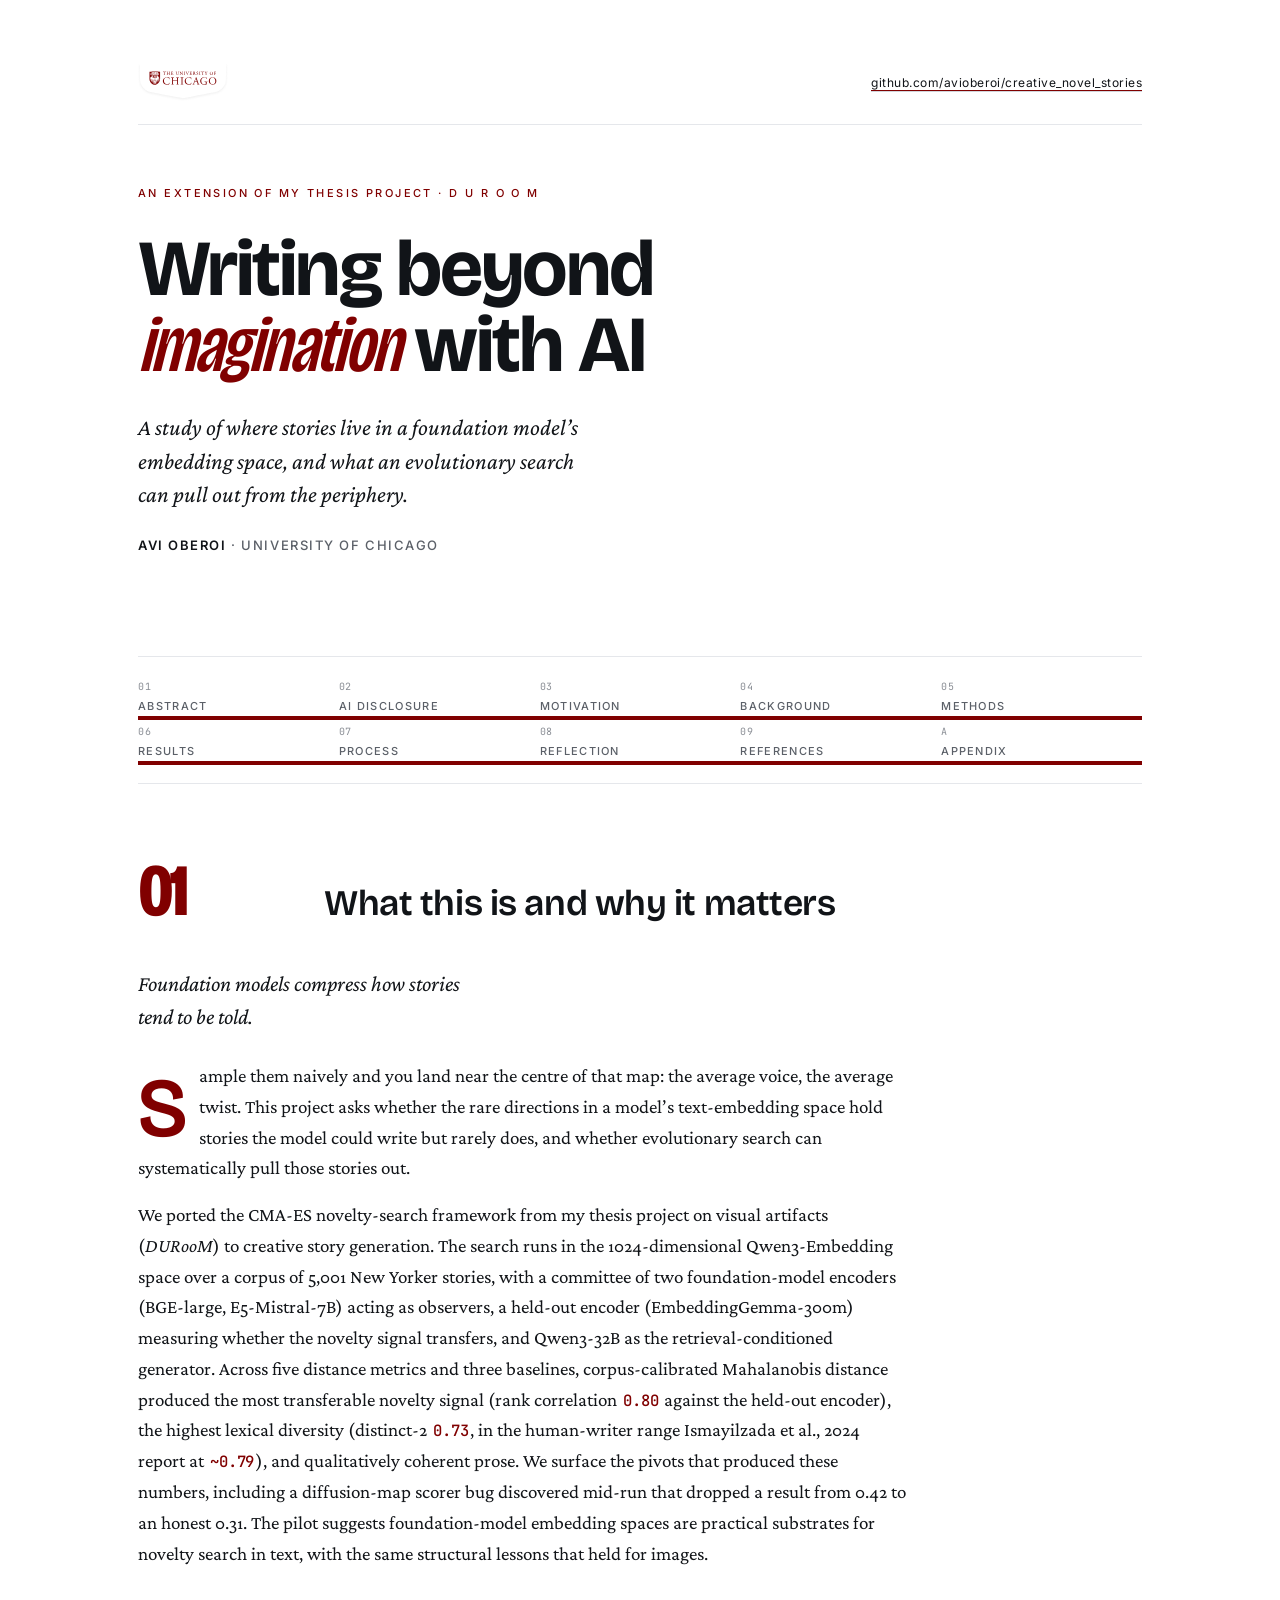
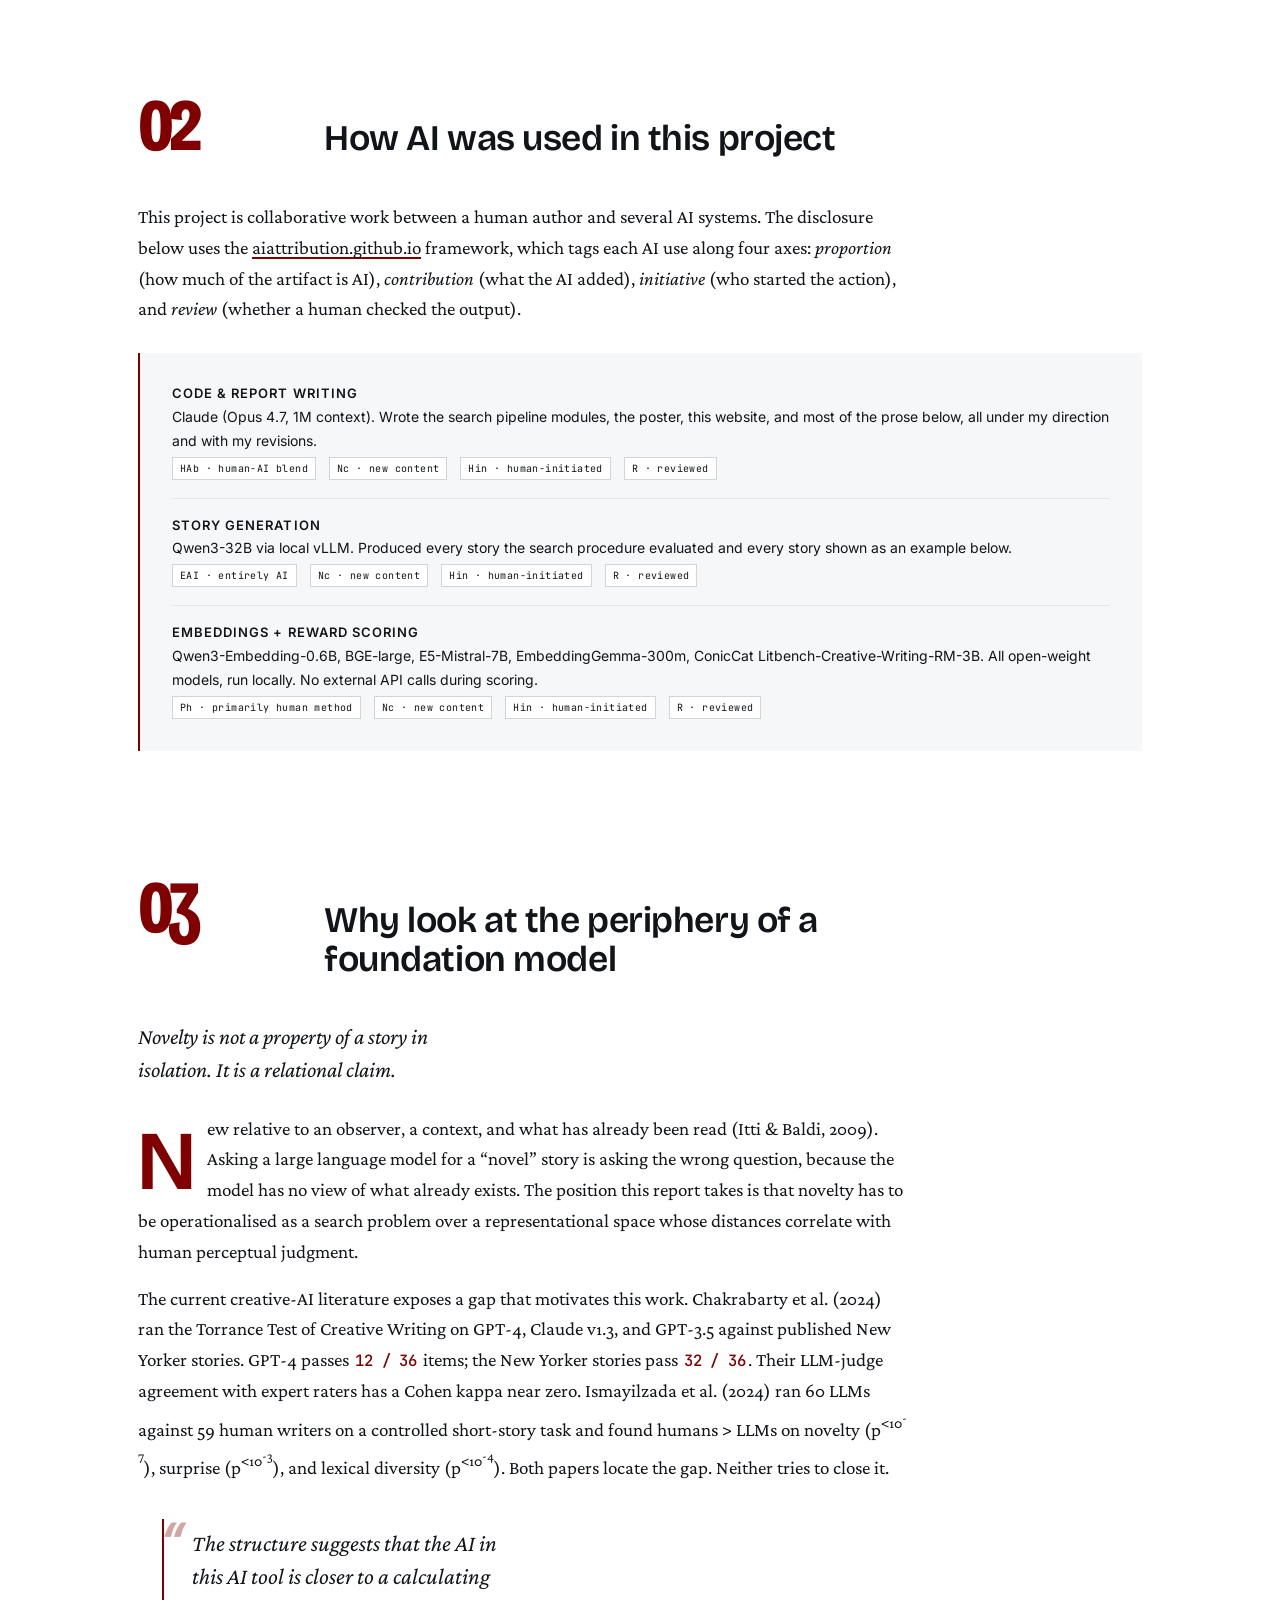
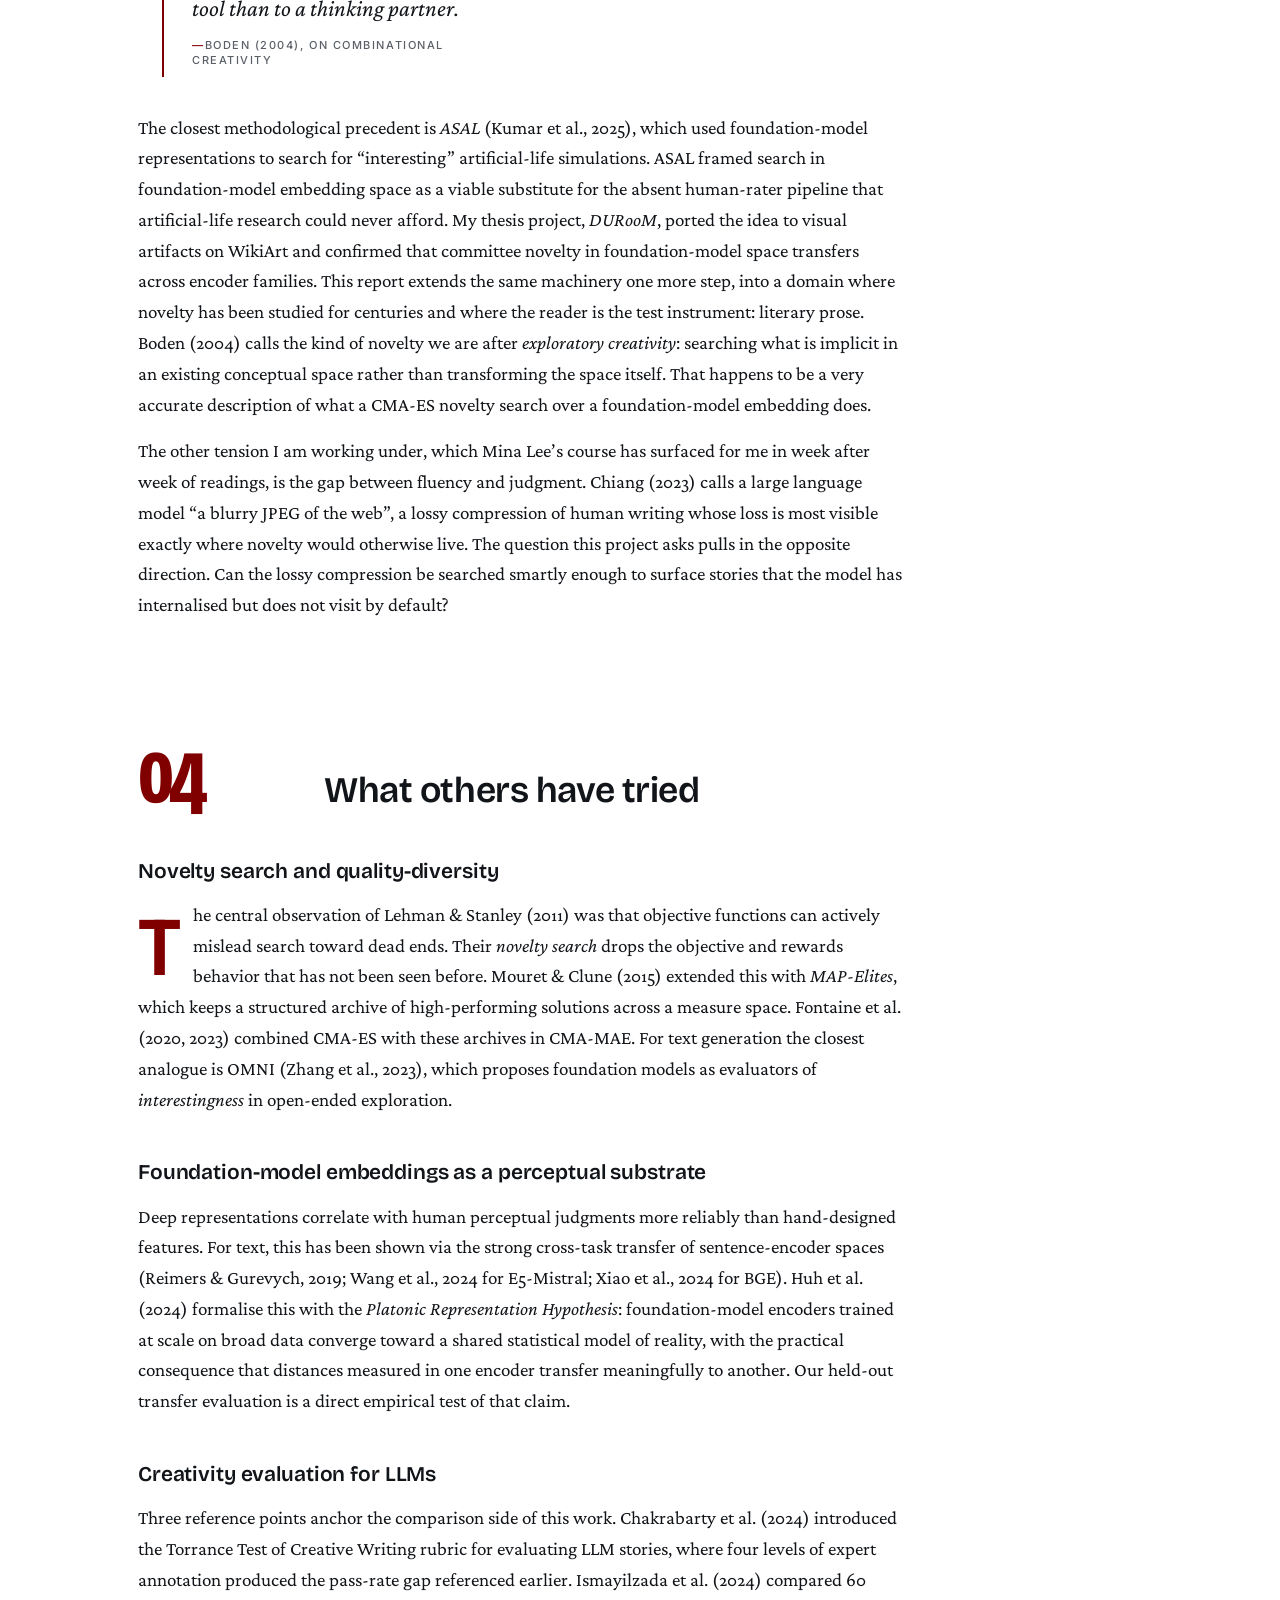
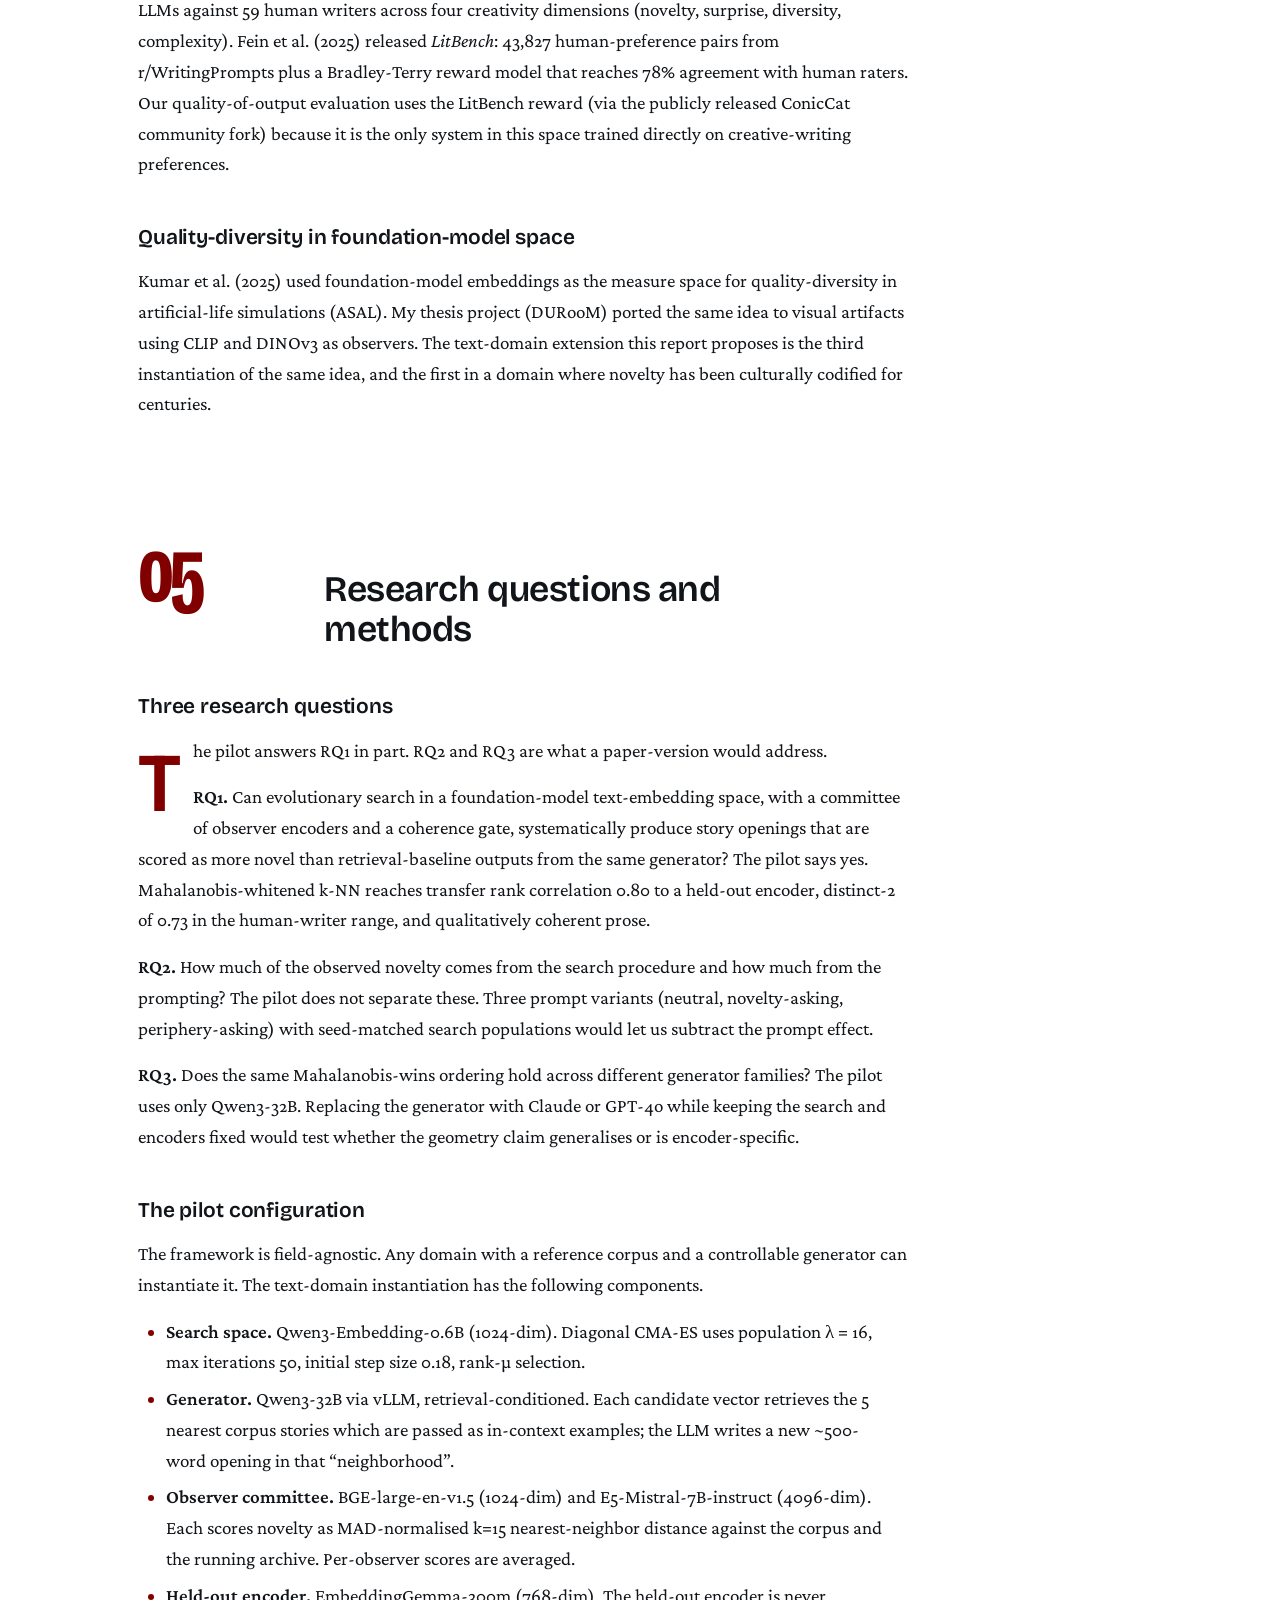
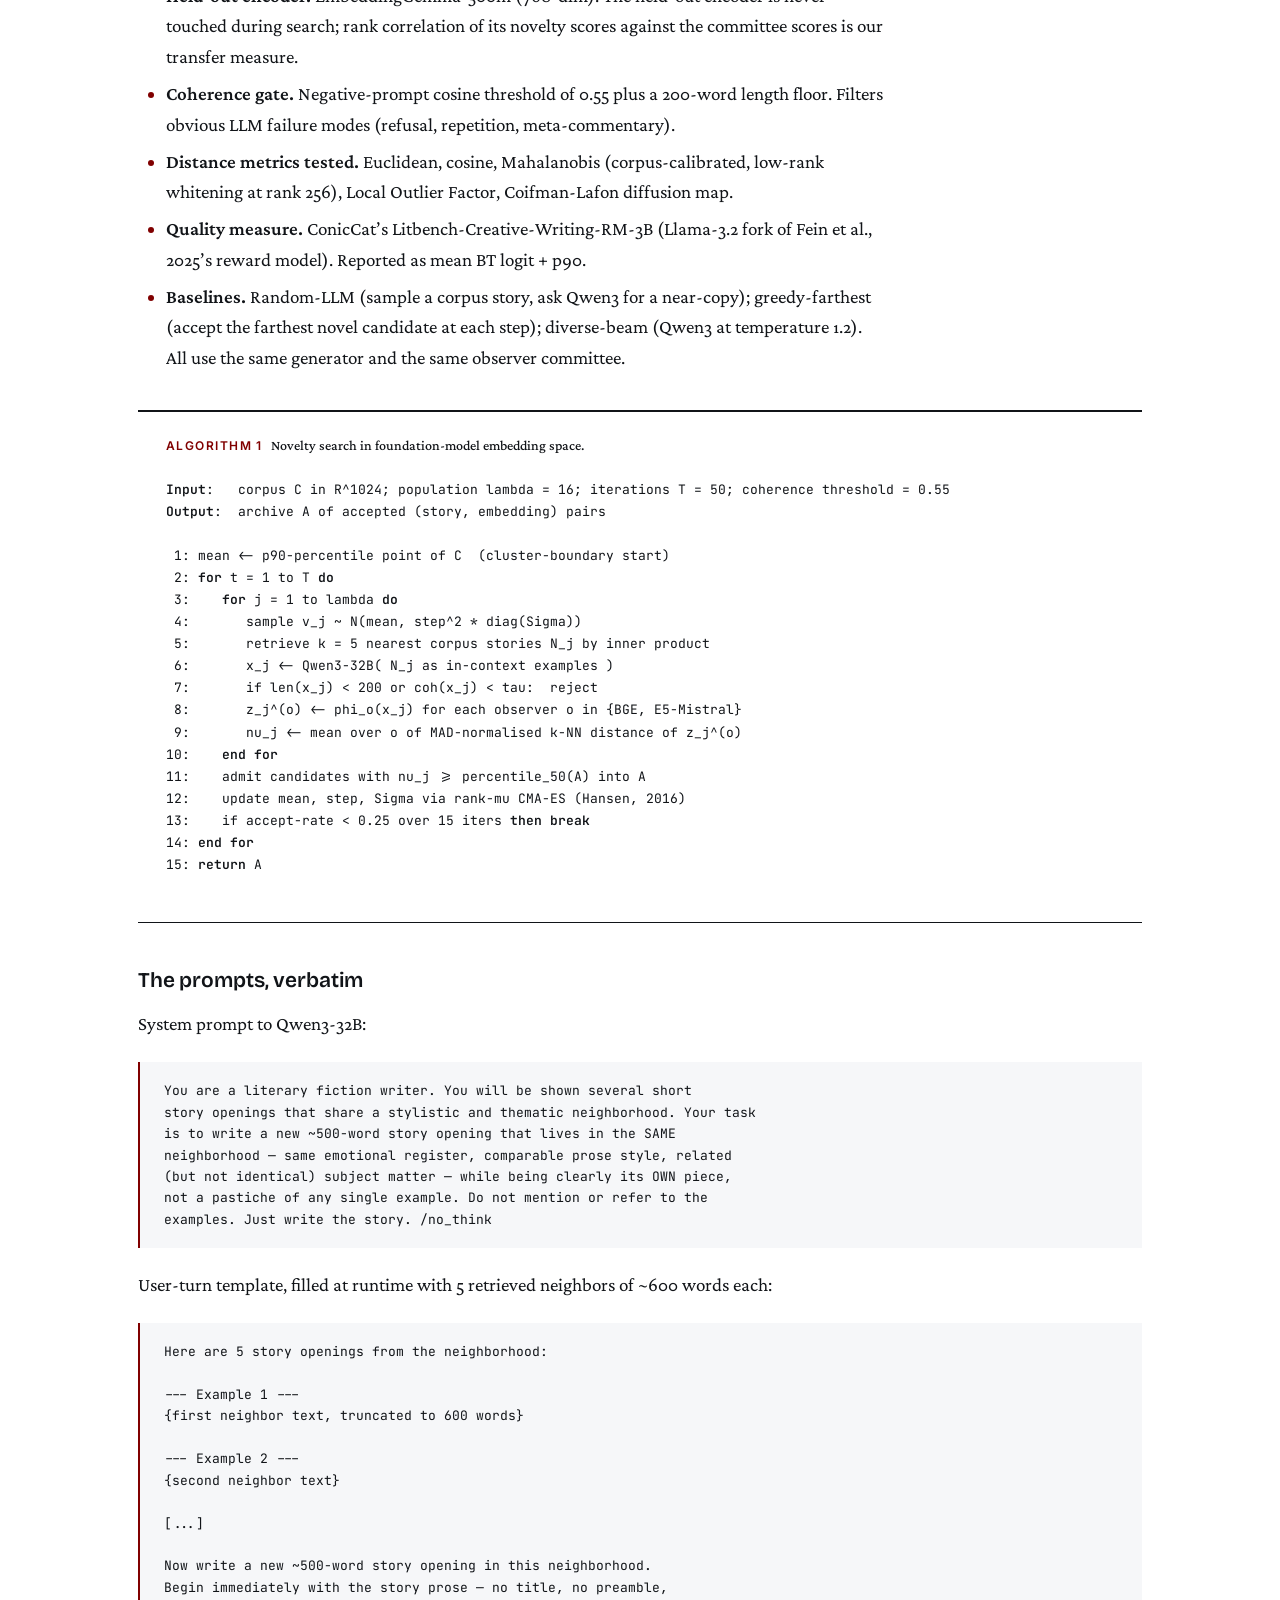
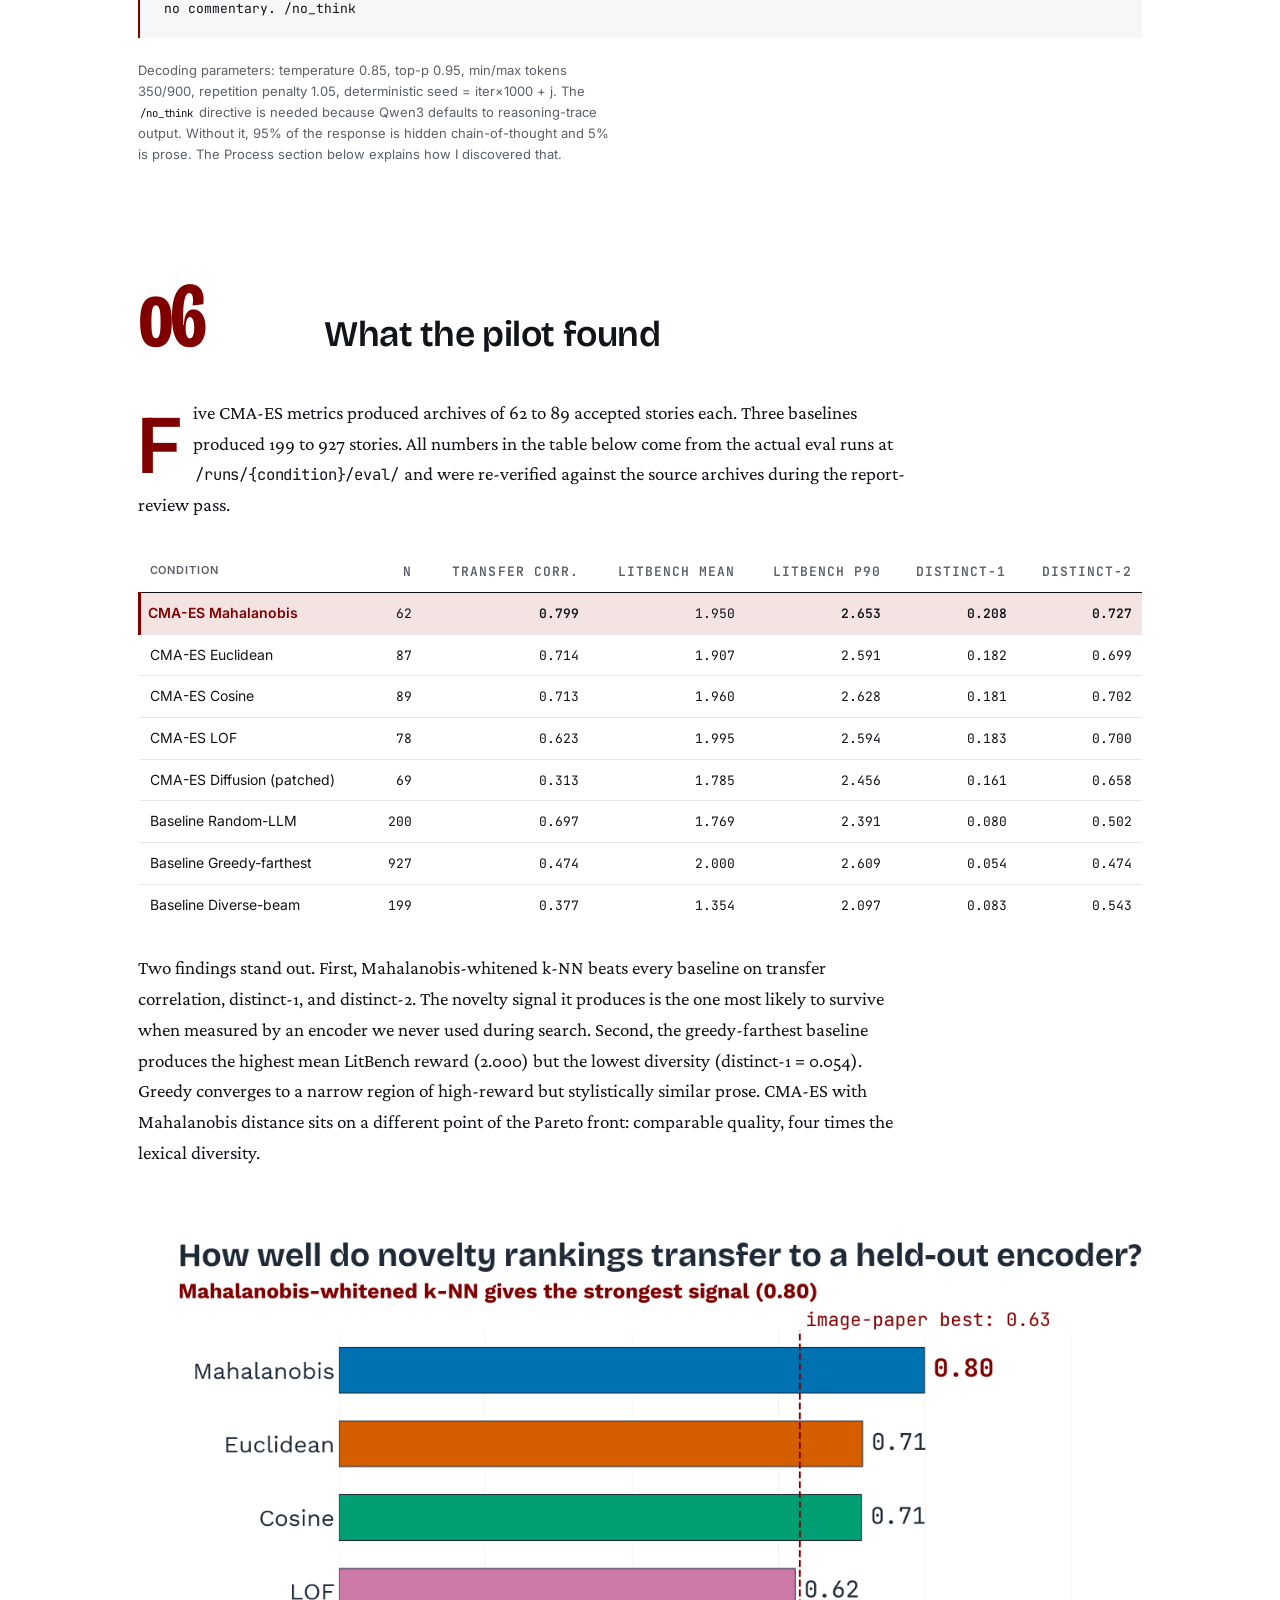
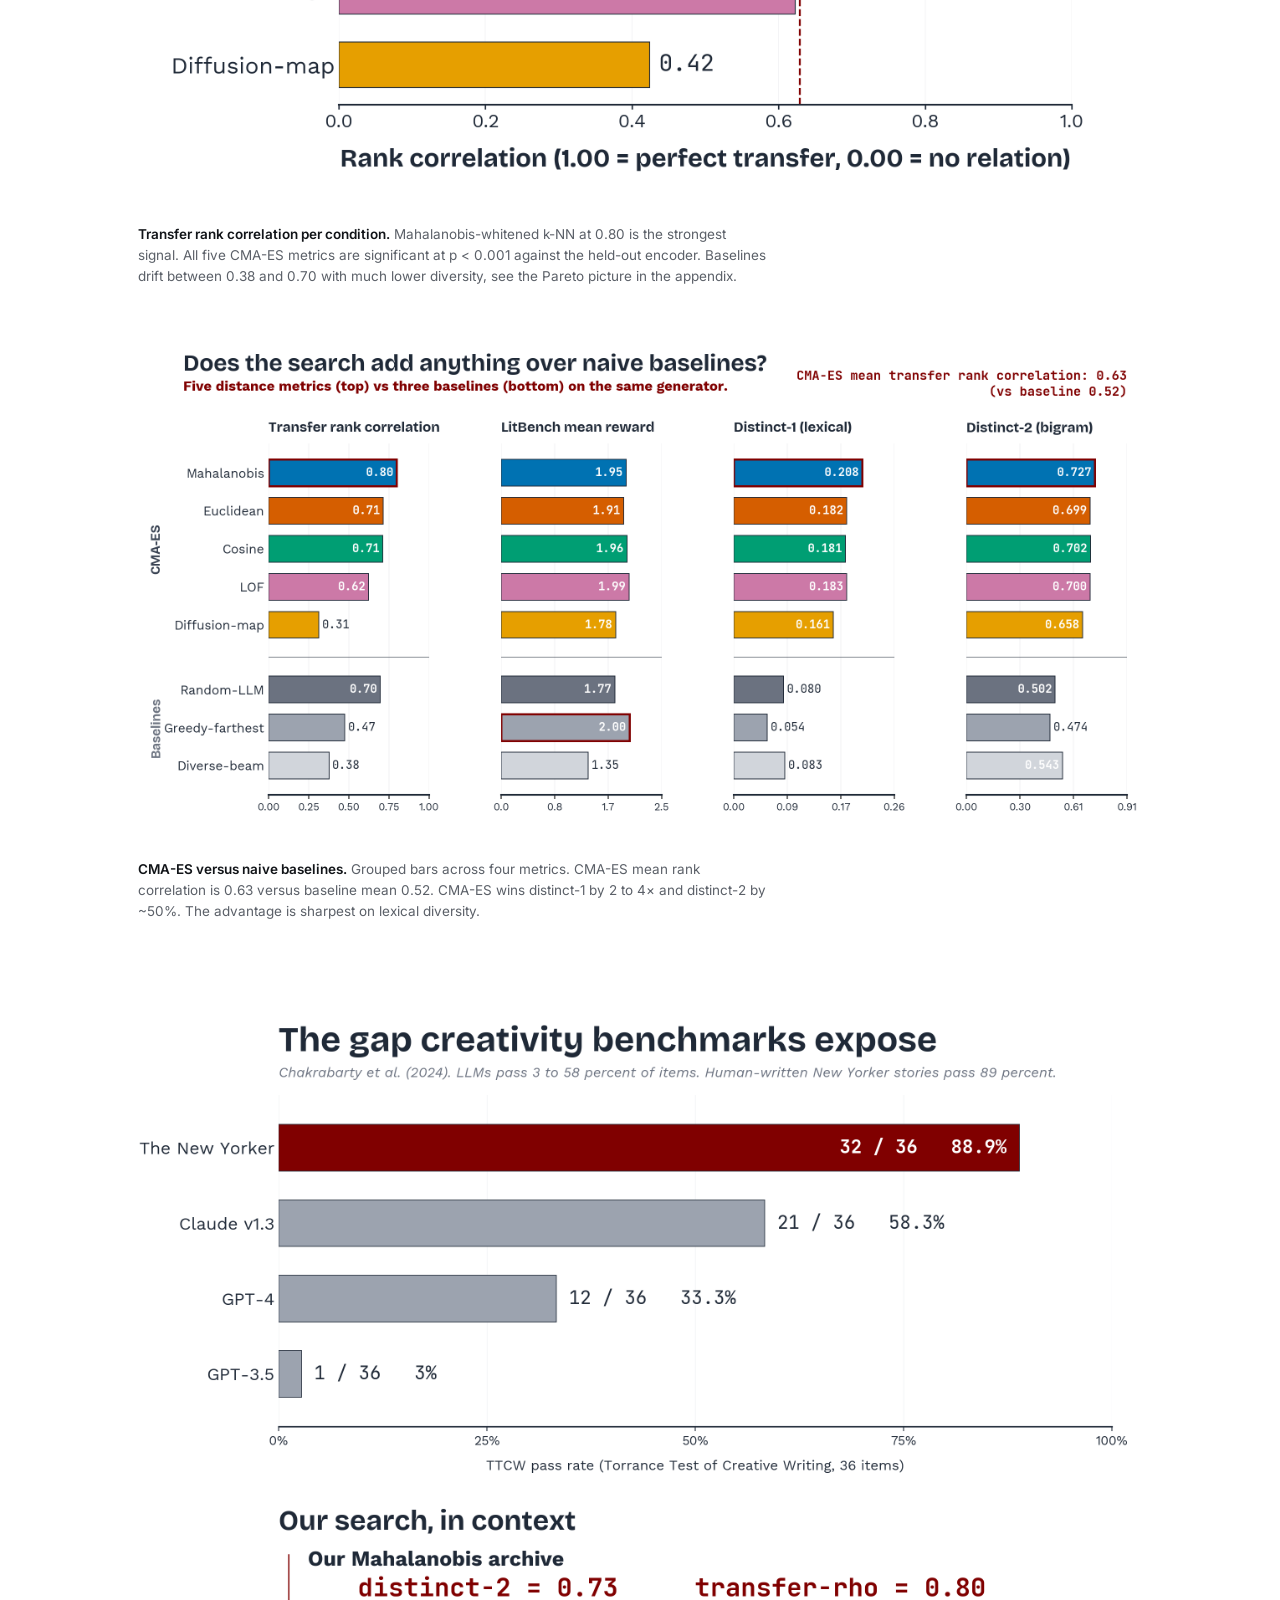
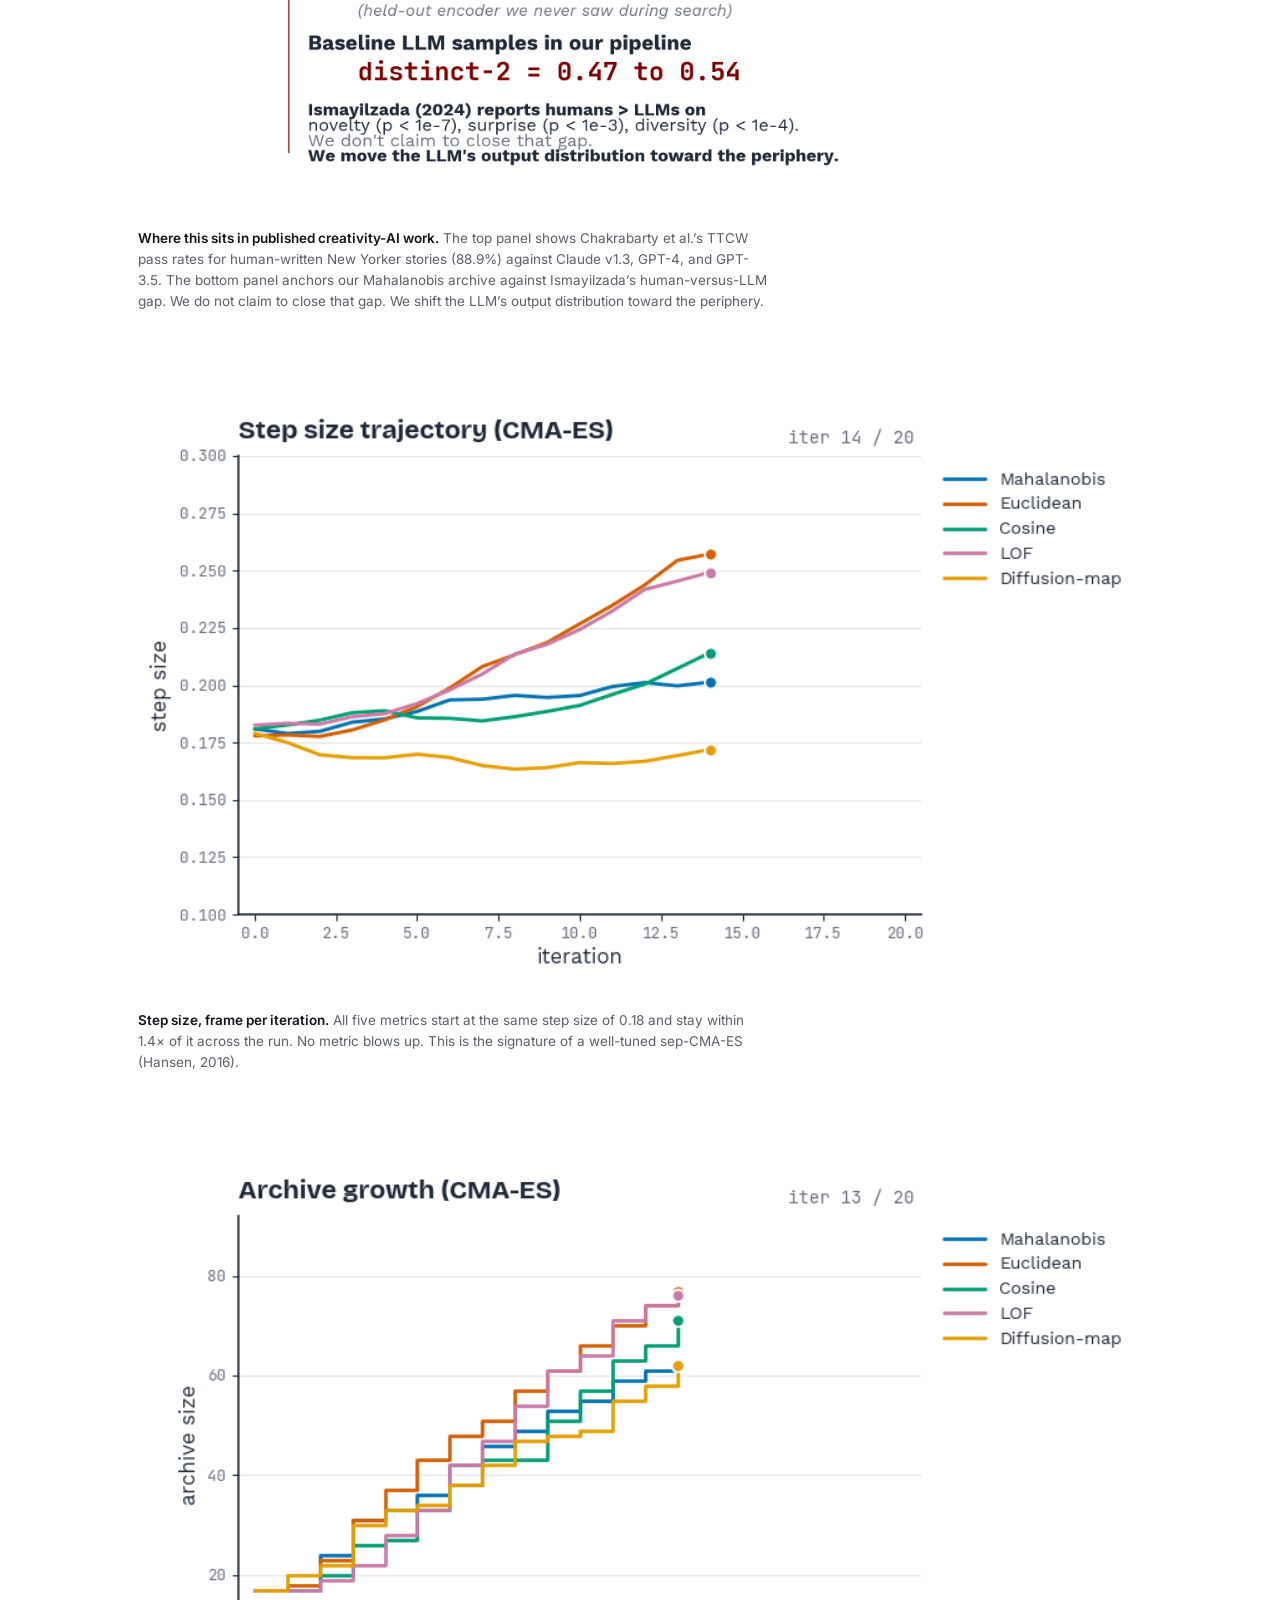
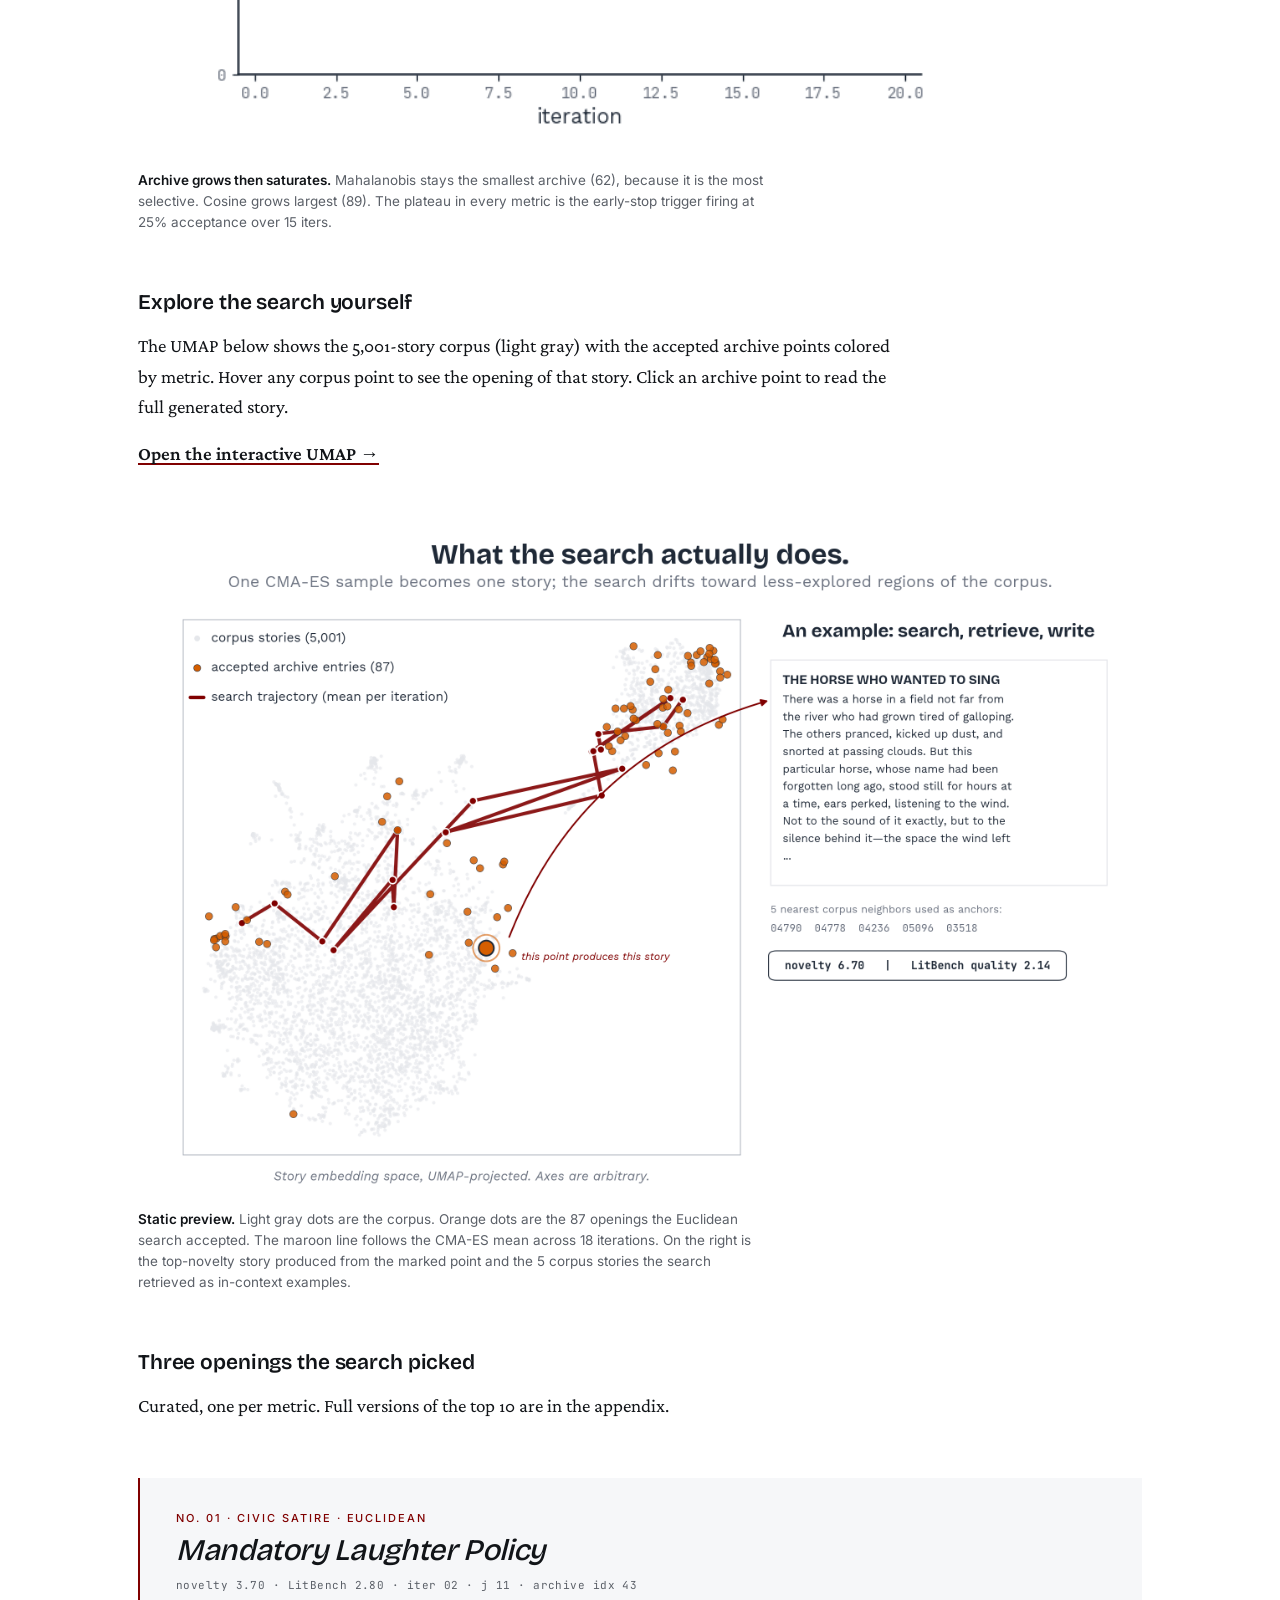
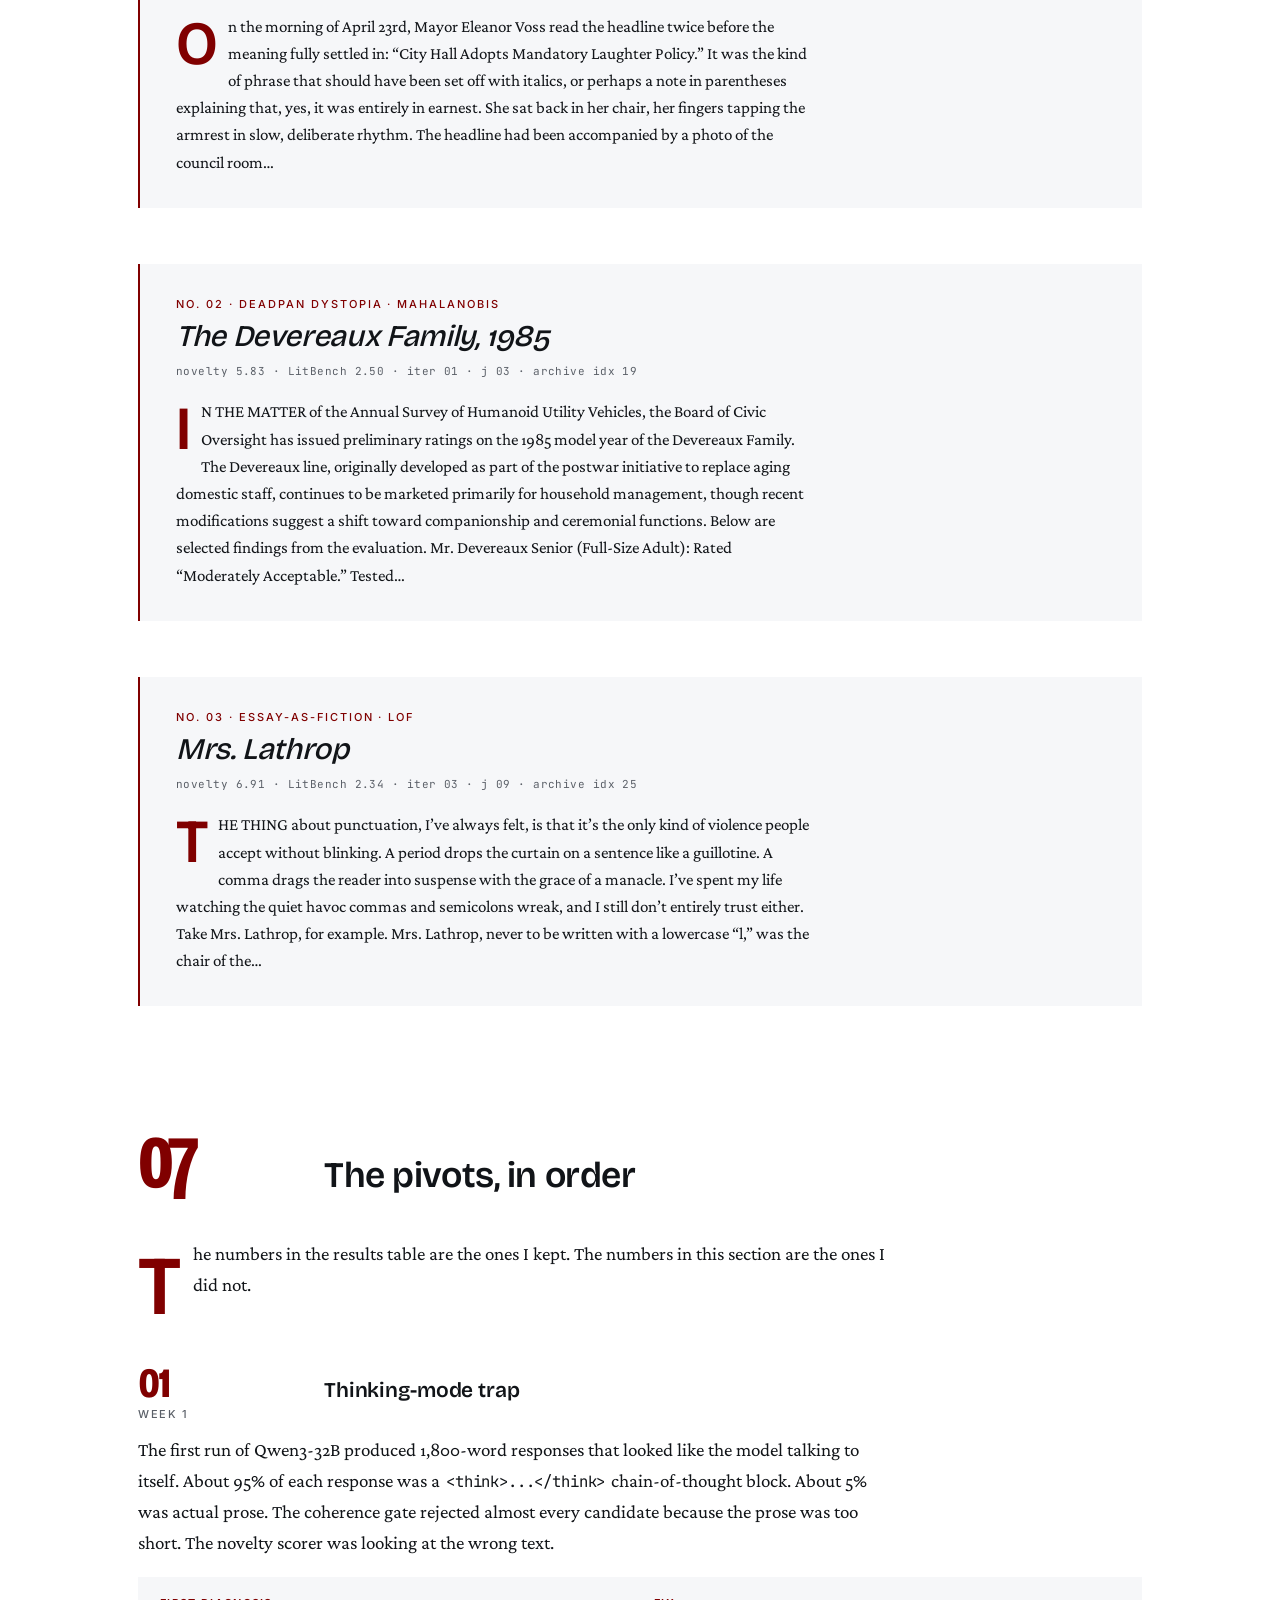
==== commit e3c5cbd3: "deploy: cool-neutral theme, concise tone, overhauled interactive UMAP Mirrors the report/ updates on" ====
--- a/index.html
+++ b/index.html
@@ -18,9 +18,8 @@
 <!-- ============================================================ -->
 <div class="top-strip">
   <div class="logo"><img src="figs/logo-background.svg" alt="The University of Chicago"></div>
-  <div class="center-mark">Project B &middot; Research proposal with pilot</div>
+  <div class="center-mark"></div>
   <div class="meta">
-    Mina Lee&rsquo;s course &middot; Spring 2026<br>
     <a href="https://github.com/avioberoi/creative_novel_stories" target="_blank" rel="noopener">github.com/avioberoi/creative_novel_stories</a>
   </div>
 </div>
@@ -55,7 +54,6 @@
   <div class="section-head">
     <div class="tomb">01</div>
     <h2>What this is and why it matters</h2>
-    <div class="lede-sub">A short paragraph a non-specialist can follow.</div>
   </div>
   <p class="lede">Foundation models compress how stories tend to be told.</p>
   <p class="section-first">
@@ -73,7 +71,6 @@
   <div class="section-head">
     <div class="tomb">02</div>
     <h2>How AI was used in this project</h2>
-    <div class="lede-sub">Disclosure approach + brief justification.</div>
   </div>
   <p>
     This project is collaborative work between a human author and several AI systems. The disclosure below uses the <a href="https://aiattribution.github.io/" target="_blank" rel="noopener">aiattribution.github.io</a> framework, which tags each AI use along four axes: <i>proportion</i> (how much of the artifact is AI), <i>contribution</i> (what the AI added), <i>initiative</i> (who started the action), and <i>review</i> (whether a human checked the output).
@@ -108,10 +105,6 @@
     </div>
   </div>
 
-  <h3>Why this disclosure approach</h3>
-  <p>
-    The aiattribution schema separates volume from authorship, which matters in a project where the LLM does the writing-act but the search procedure decides which writings count. A single &ldquo;made with Claude&rdquo; sticker would conflate those two roles. The four-axis breakdown lets the reader see that the report&rsquo;s code is human-AI blended, while the 385 story openings that populate the search archive are <i>entirely AI</i> output that I curated only through the choice of distance metric, observer committee, and coherence gate. The disclosure reveals that asymmetry. What it does not capture: which specific design decisions were mine versus accepted from Claude after pushback. That is what the Process section is for.
-  </p>
 </section>
 
 <!-- ============================================================ -->
@@ -121,7 +114,6 @@
   <div class="section-head">
     <div class="tomb">03</div>
     <h2>Why look at the periphery of a foundation model</h2>
-    <div class="lede-sub">The gap that creative-AI evaluation has exposed and not closed.</div>
   </div>
   <p class="lede">Novelty is not a property of a story in isolation. It is a relational claim.</p>
   <p class="section-first">
@@ -153,7 +145,6 @@
   <div class="section-head">
     <div class="tomb">04</div>
     <h2>What others have tried</h2>
-    <div class="lede-sub">A focused related-work section, leaning on the prior thesis but with the creative-AI thread added.</div>
   </div>
 
   <h3>Novelty search and quality-diversity</h3>
@@ -184,7 +175,6 @@
   <div class="section-head">
     <div class="tomb">05</div>
     <h2>Research questions and methods</h2>
-    <div class="lede-sub">Three questions, one pilot configuration, and the verbatim prompts.</div>
   </div>
 
   <h3>Three research questions</h3>
@@ -267,7 +257,6 @@
   <div class="section-head">
     <div class="tomb">06</div>
     <h2>What the pilot found</h2>
-    <div class="lede-sub">Eight conditions, seed 42, same coherence gate, same generator.</div>
   </div>
 
   <p class="section-first">
@@ -400,7 +389,6 @@
   <div class="section-head">
     <div class="tomb">07</div>
     <h2>The pivots, in order</h2>
-    <div class="lede-sub">The heart of the report. Six course-corrections during the project window, with what each one cost and what each one taught.</div>
   </div>
 
   <p class="section-first">
@@ -538,7 +526,6 @@
   <div class="section-head">
     <div class="tomb">08</div>
     <h2>Reflection, limits, and continuation</h2>
-    <div class="lede-sub">What I learned, where the pilot stops, and what a paper-version would do.</div>
   </div>
 
   <h3>What I learned about the task</h3>
@@ -581,7 +568,7 @@
 
   <h3>Closing</h3>
   <p>
-    This project is the text-domain extension of my thesis (DURooM, 2026), and it is the one I have found more interesting because the discoveries live in language and a non-specialist reader can read them directly. If Professor Lee finds the direction worth pursuing, I would be honored to collaborate on a paper-version with appropriate revisions, additional experiments (RQ2 and RQ3 above), and a TTCW human-rater study. Anything that helps move from a course pilot toward a paper that could go to EMNLP, CHI, or a similar venue for creative-AI work, I am here for.
+    This project is the text-domain extension of my thesis (DURooM, 2026), and it is the one I have found more interesting because the discoveries live in language. The natural next steps are RQ2 and RQ3 above and a TTCW-style human-rater study on the curated top stories.
   </p>
 </section>
 
@@ -592,7 +579,6 @@
   <div class="section-head">
     <div class="tomb">09</div>
     <h2>References</h2>
-    <div class="lede-sub">APA-style, verified against arxiv and DOI sources. Machine-readable bibliography at <code>data/references.json</code>.</div>
   </div>
   <ol class="references" id="refs-list">
   <li id="ref-oberoi2026">Oberoi, A. (2026). Discovering unexplored regions: On/off the manifold (DURooM). <em>Course project, University of Chicago</em>.</li>
@@ -746,7 +732,6 @@
   <div class="section-head">
     <div class="tomb">A</div>
     <h2>Appendix</h2>
-    <div class="lede-sub">Supporting material, full stories, prompts, geometry.</div>
   </div>
 
   <h3>A. Curated top stories</h3>
@@ -776,7 +761,7 @@
 
 <footer class="report-footer">
   <div class="colophon-line">
-    Set in Crimson Pro, Bricolage Grotesque, Inter, and JetBrains Mono. UChicago Maroon as the single signal accent. Built with Claude (Opus 4.7) and shipped from <code><REPO_ROOT>/report/</code>.
+    Set in Crimson Pro, Bricolage Grotesque, Inter, and JetBrains Mono. UChicago Maroon as the single signal accent.
   </div>
   <div class="colophon-line">
     Code: Claude (Opus 4.7). Generation: Qwen3-32B. Embeddings: Qwen3-Embedding-0.6B, BGE-large-en-v1.5, E5-Mistral-7B-instruct (search committee); EmbeddingGemma-300m (held-out). Quality scoring: ConicCat Litbench BT (3B Llama-3.2 fork of Fein et al., 2025).
--- a/style.css
+++ b/style.css
@@ -11,11 +11,11 @@
   --ink:        #111418;
   --ink-2:      #5b6068;
   --ink-3:      #8a8e95;
-  --rule:       #e3e2dd;
-  --rule-2:     #d9d8d3;
-  --bg:         #fffdf9;        /* very warm white, not pure */
-  --bg-block:   #f6f3ec;        /* parchment inset */
-  --bg-fig:     #ffffff;        /* pure white for figures */
+  --rule:       #e5e7eb;
+  --rule-2:     #d1d5db;
+  --bg:         #ffffff;
+  --bg-block:   #f6f7f9;        /* cool neutral inset */
+  --bg-fig:     #ffffff;
   --accent:     #800000;
   --accent-2:   #b25a5a;
   --accent-fade:#f3e3e3;
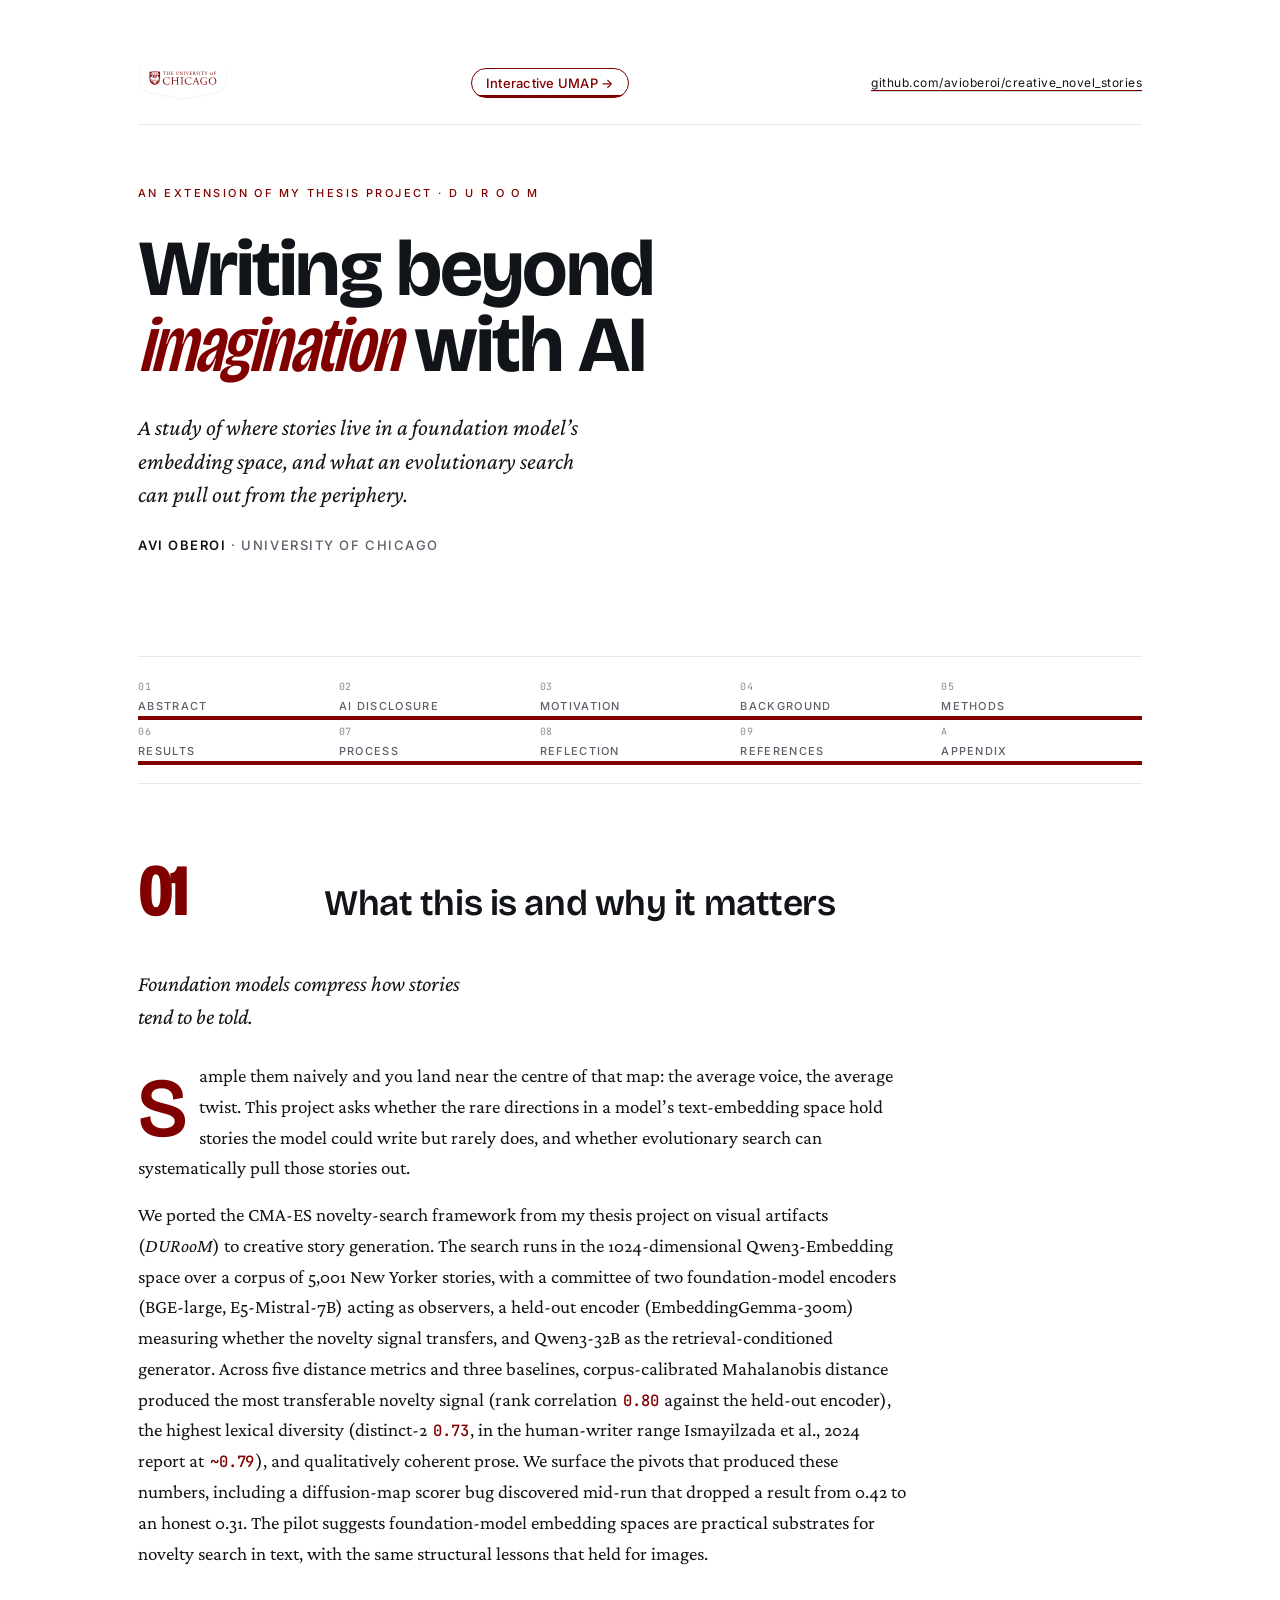
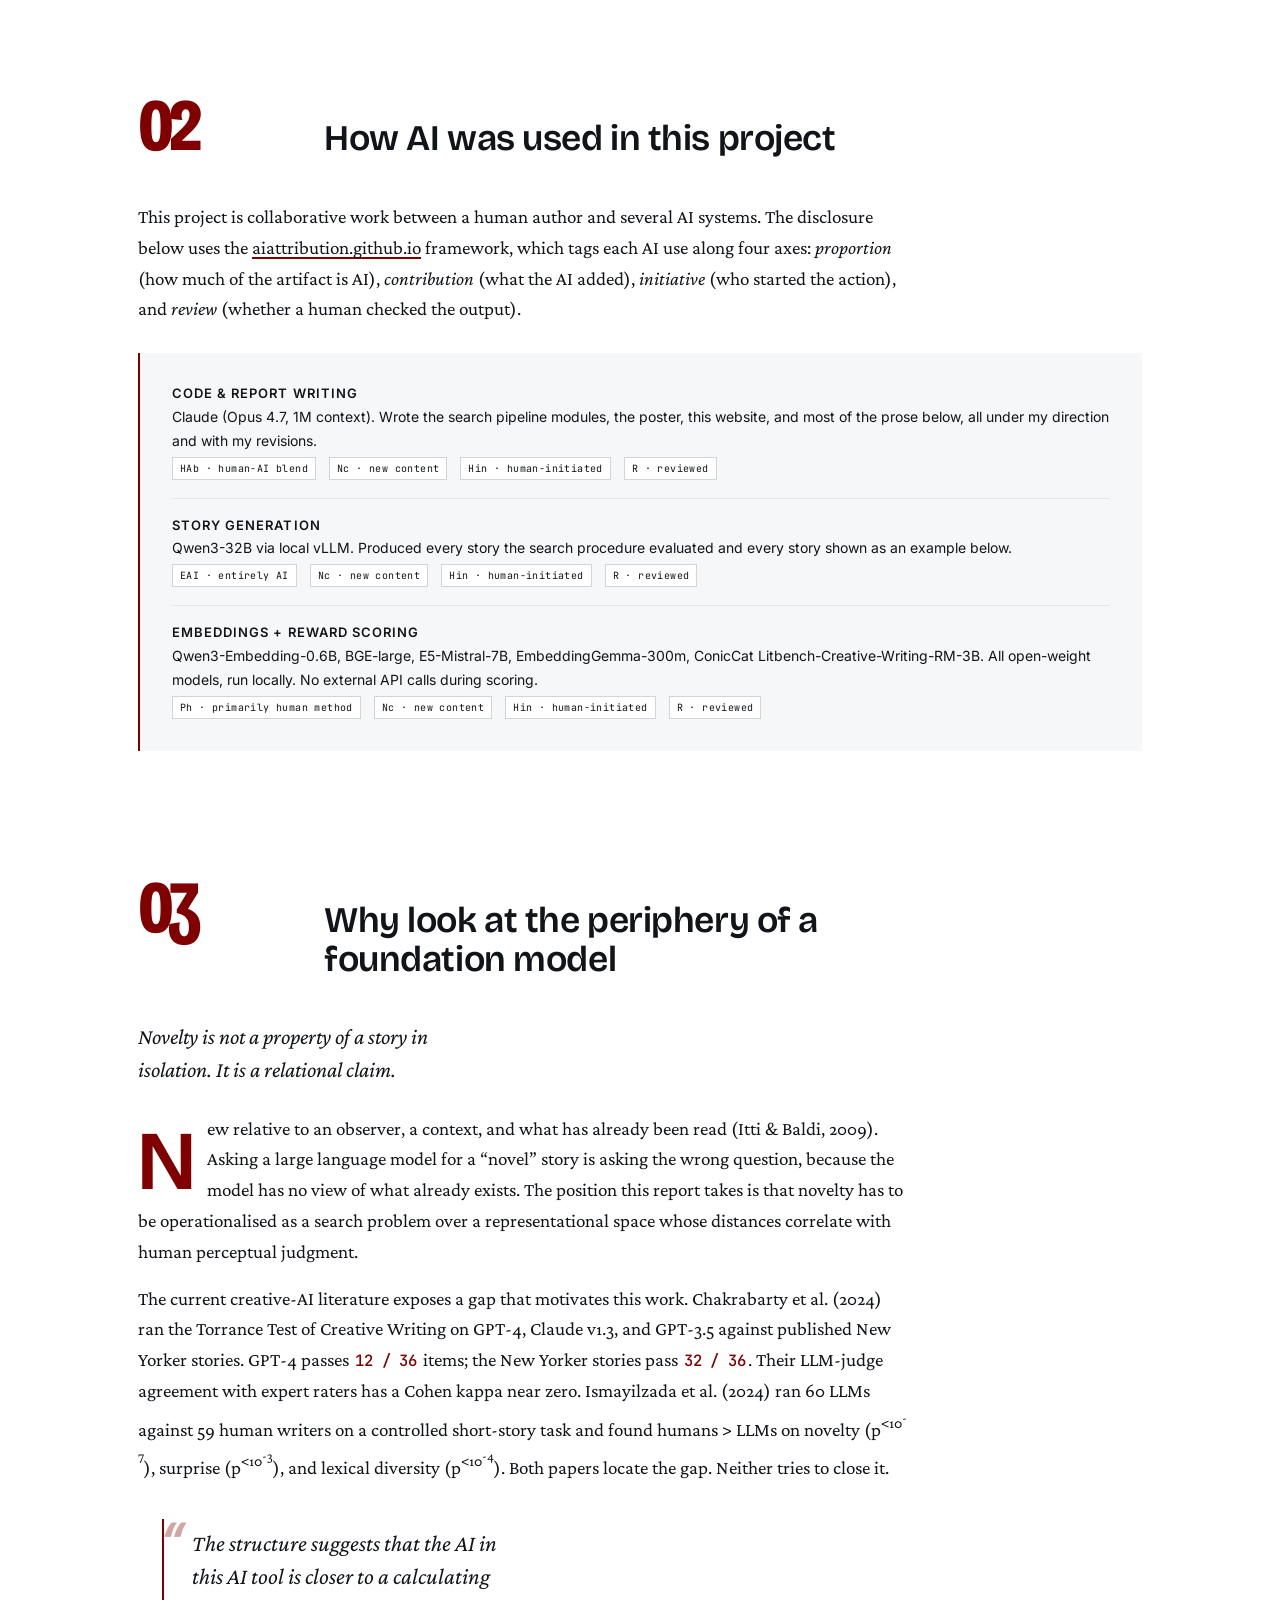
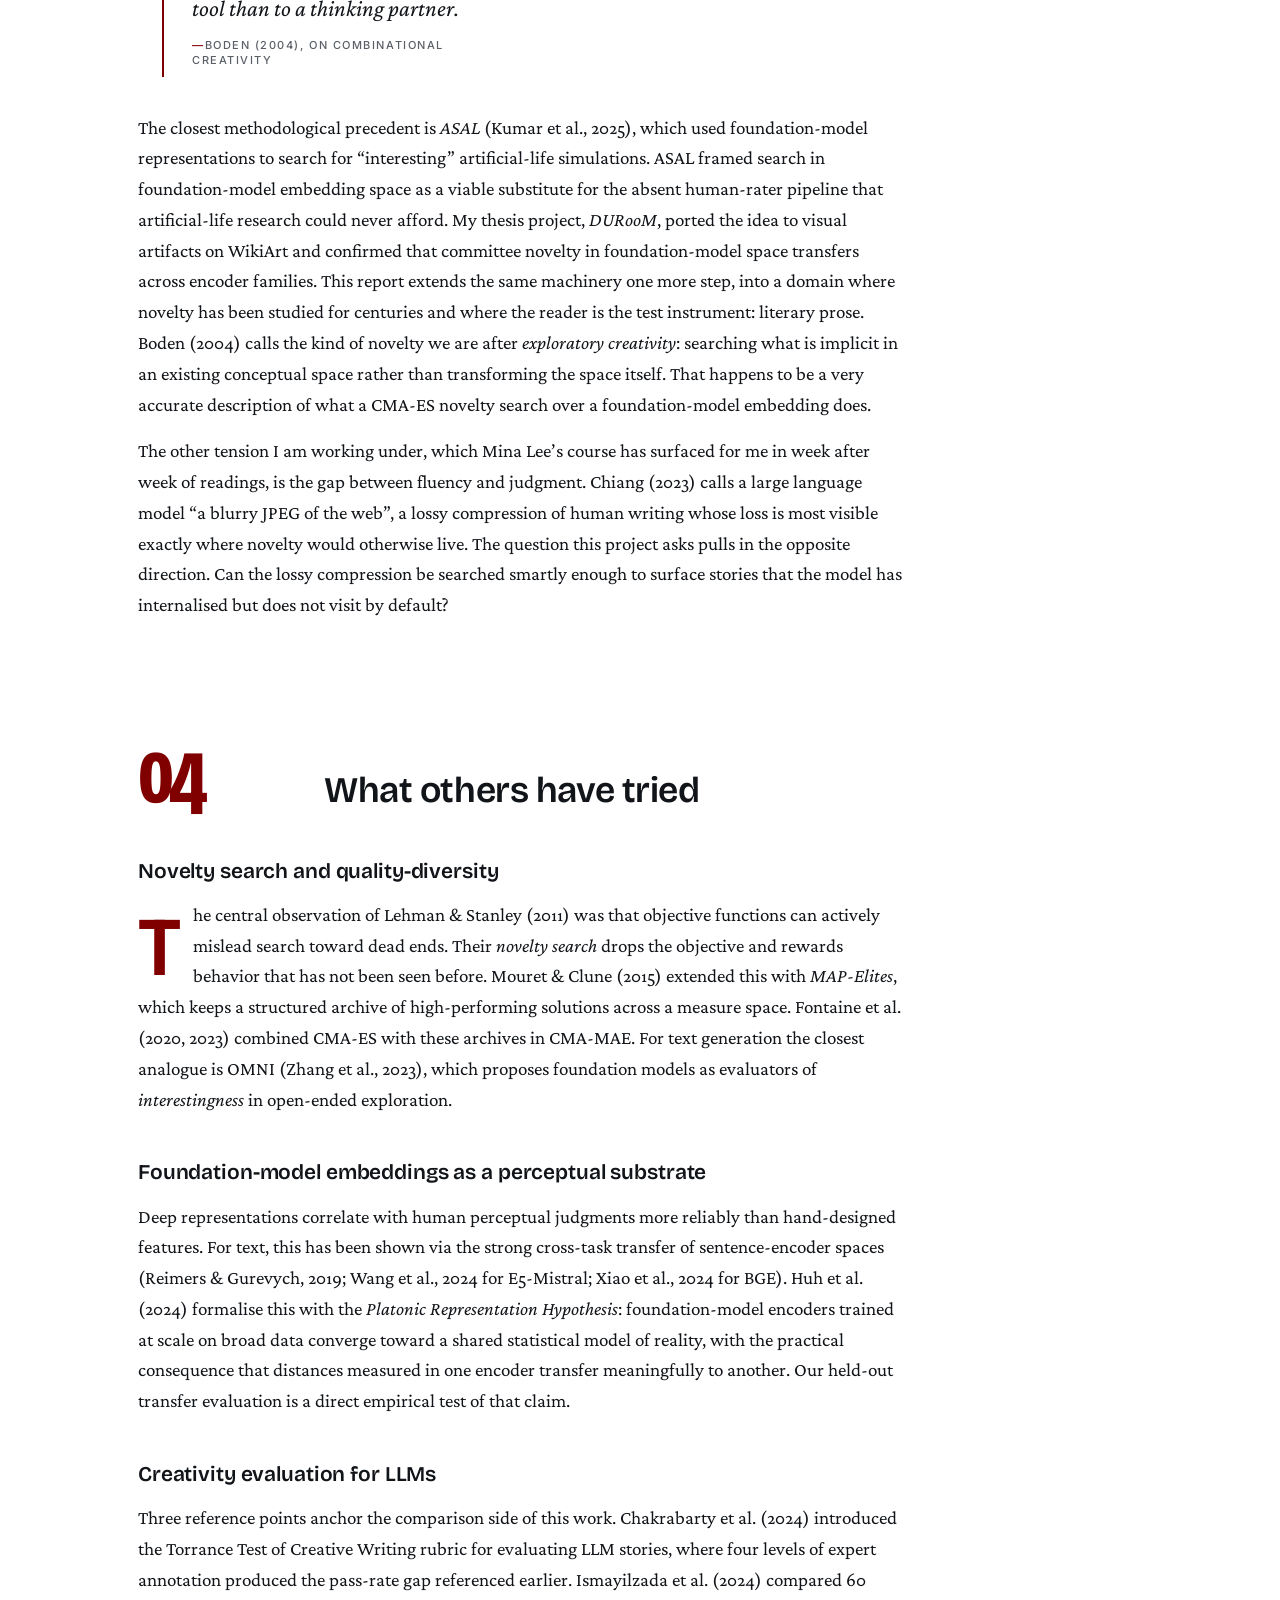
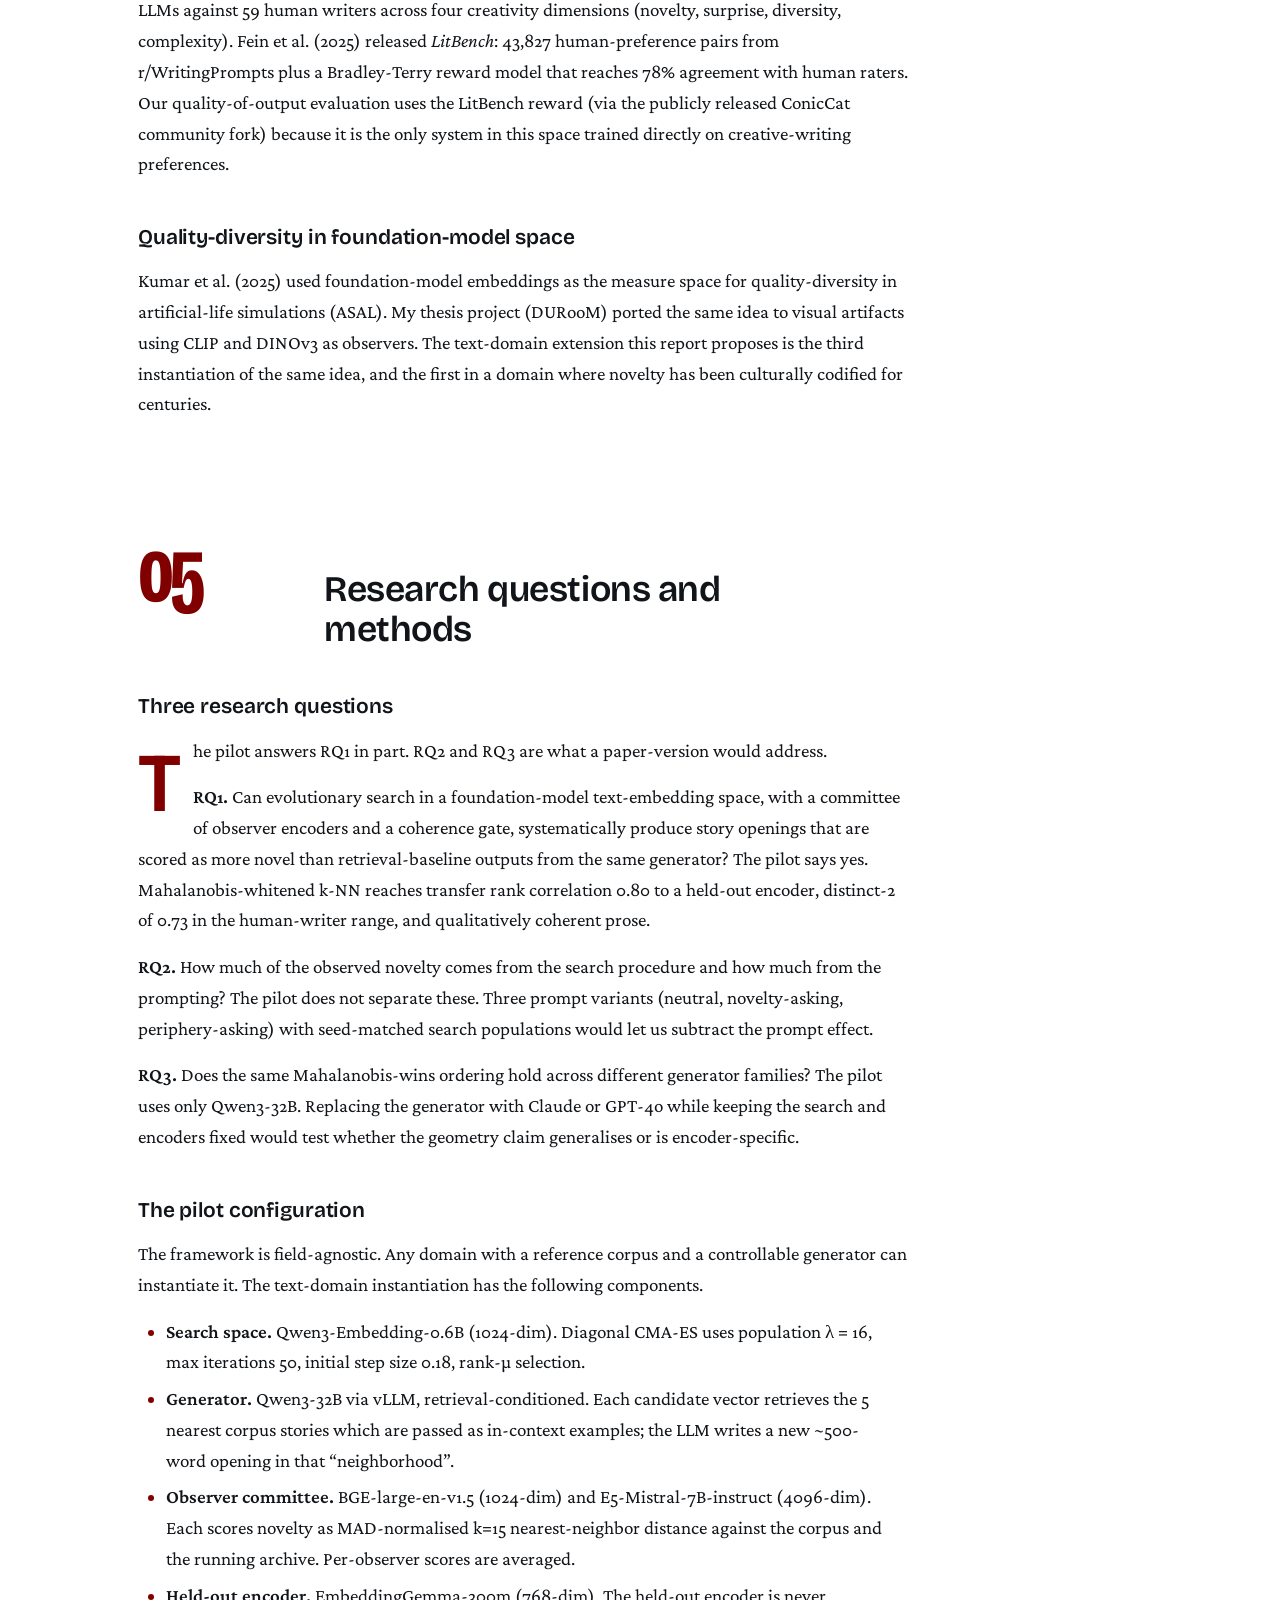
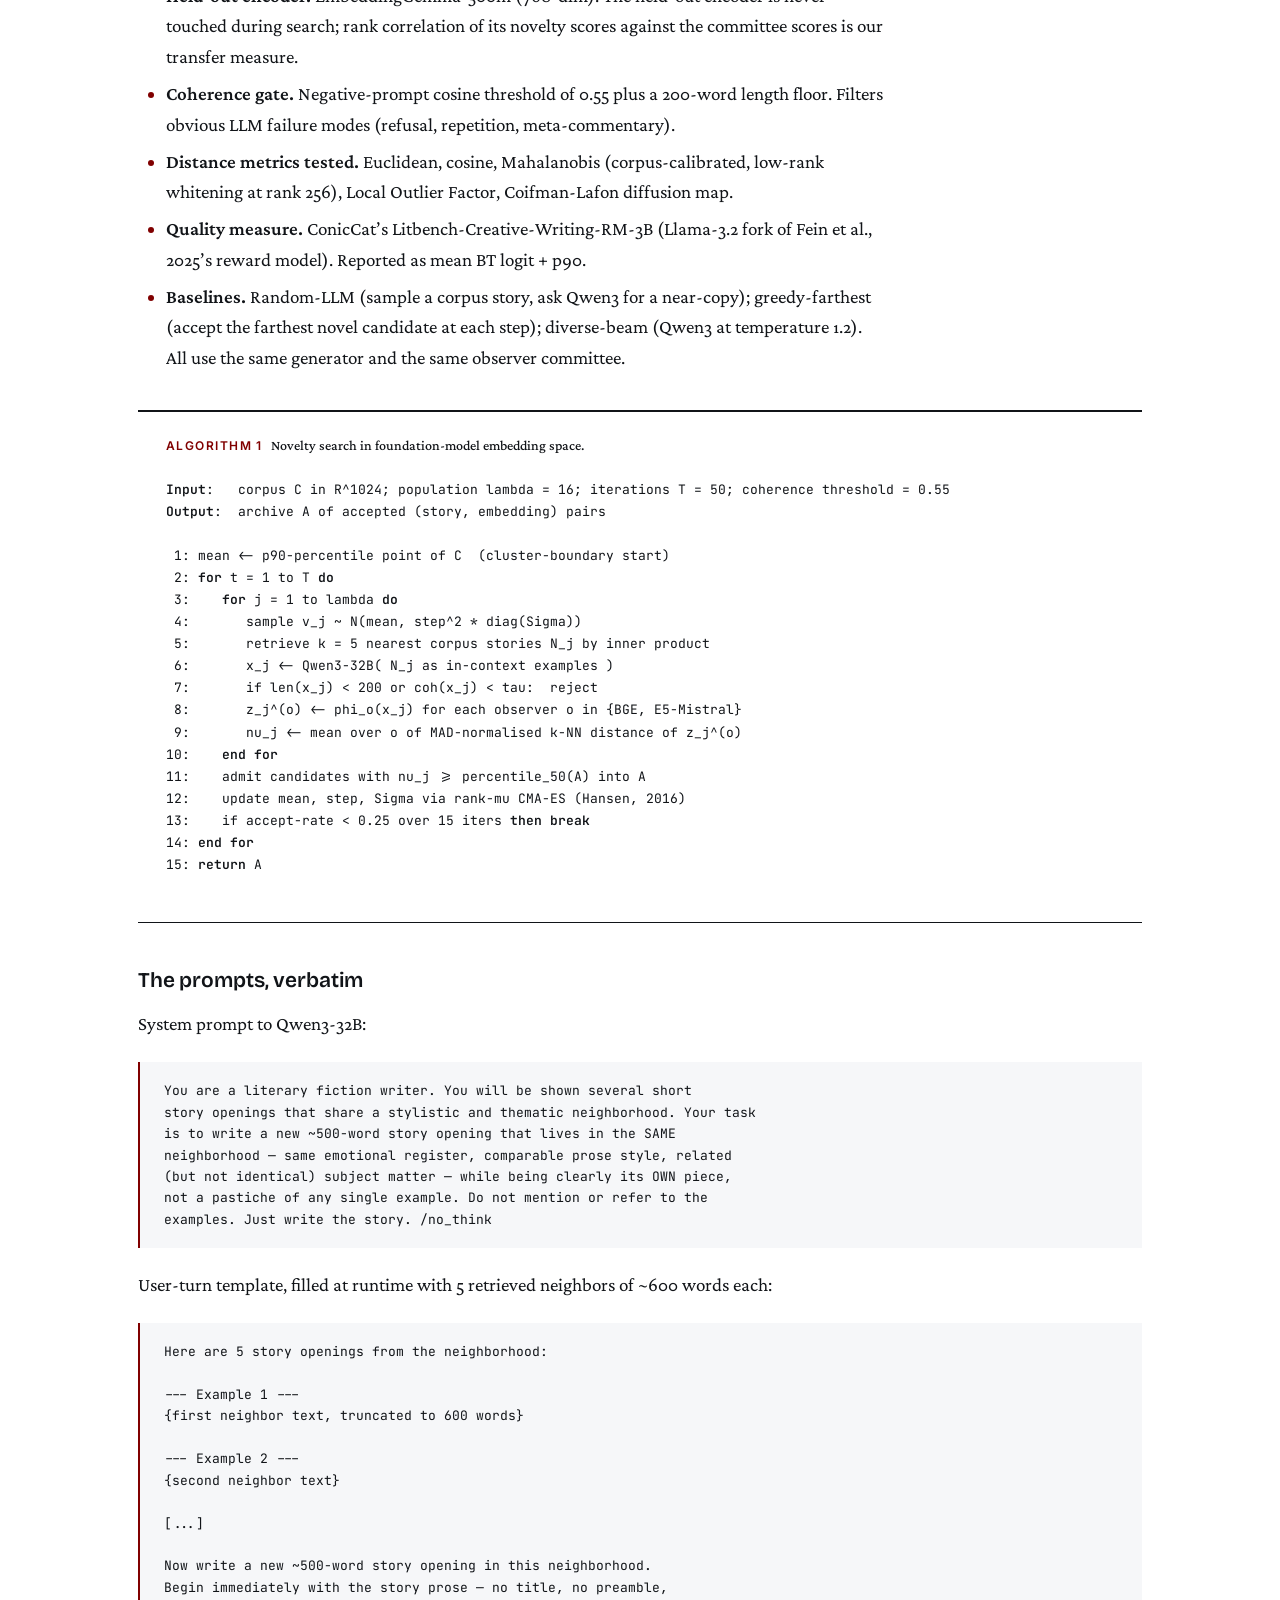
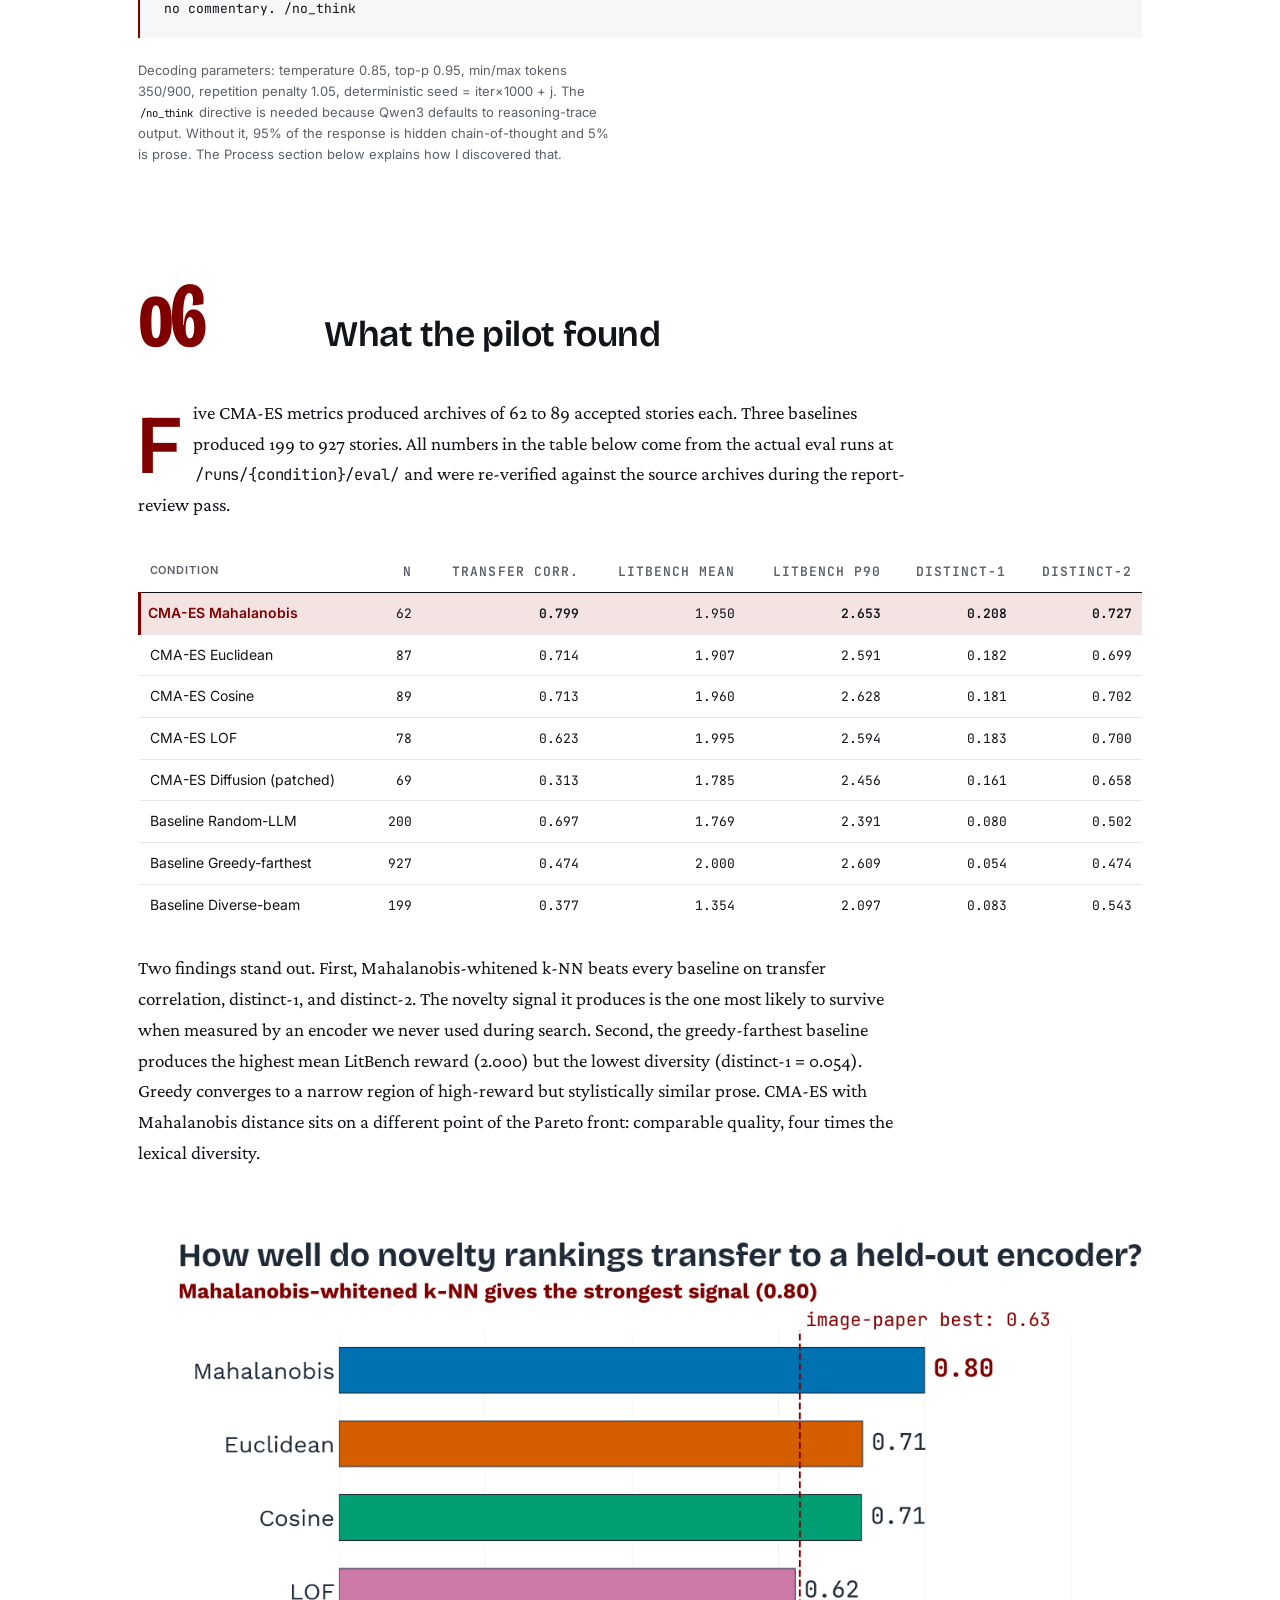
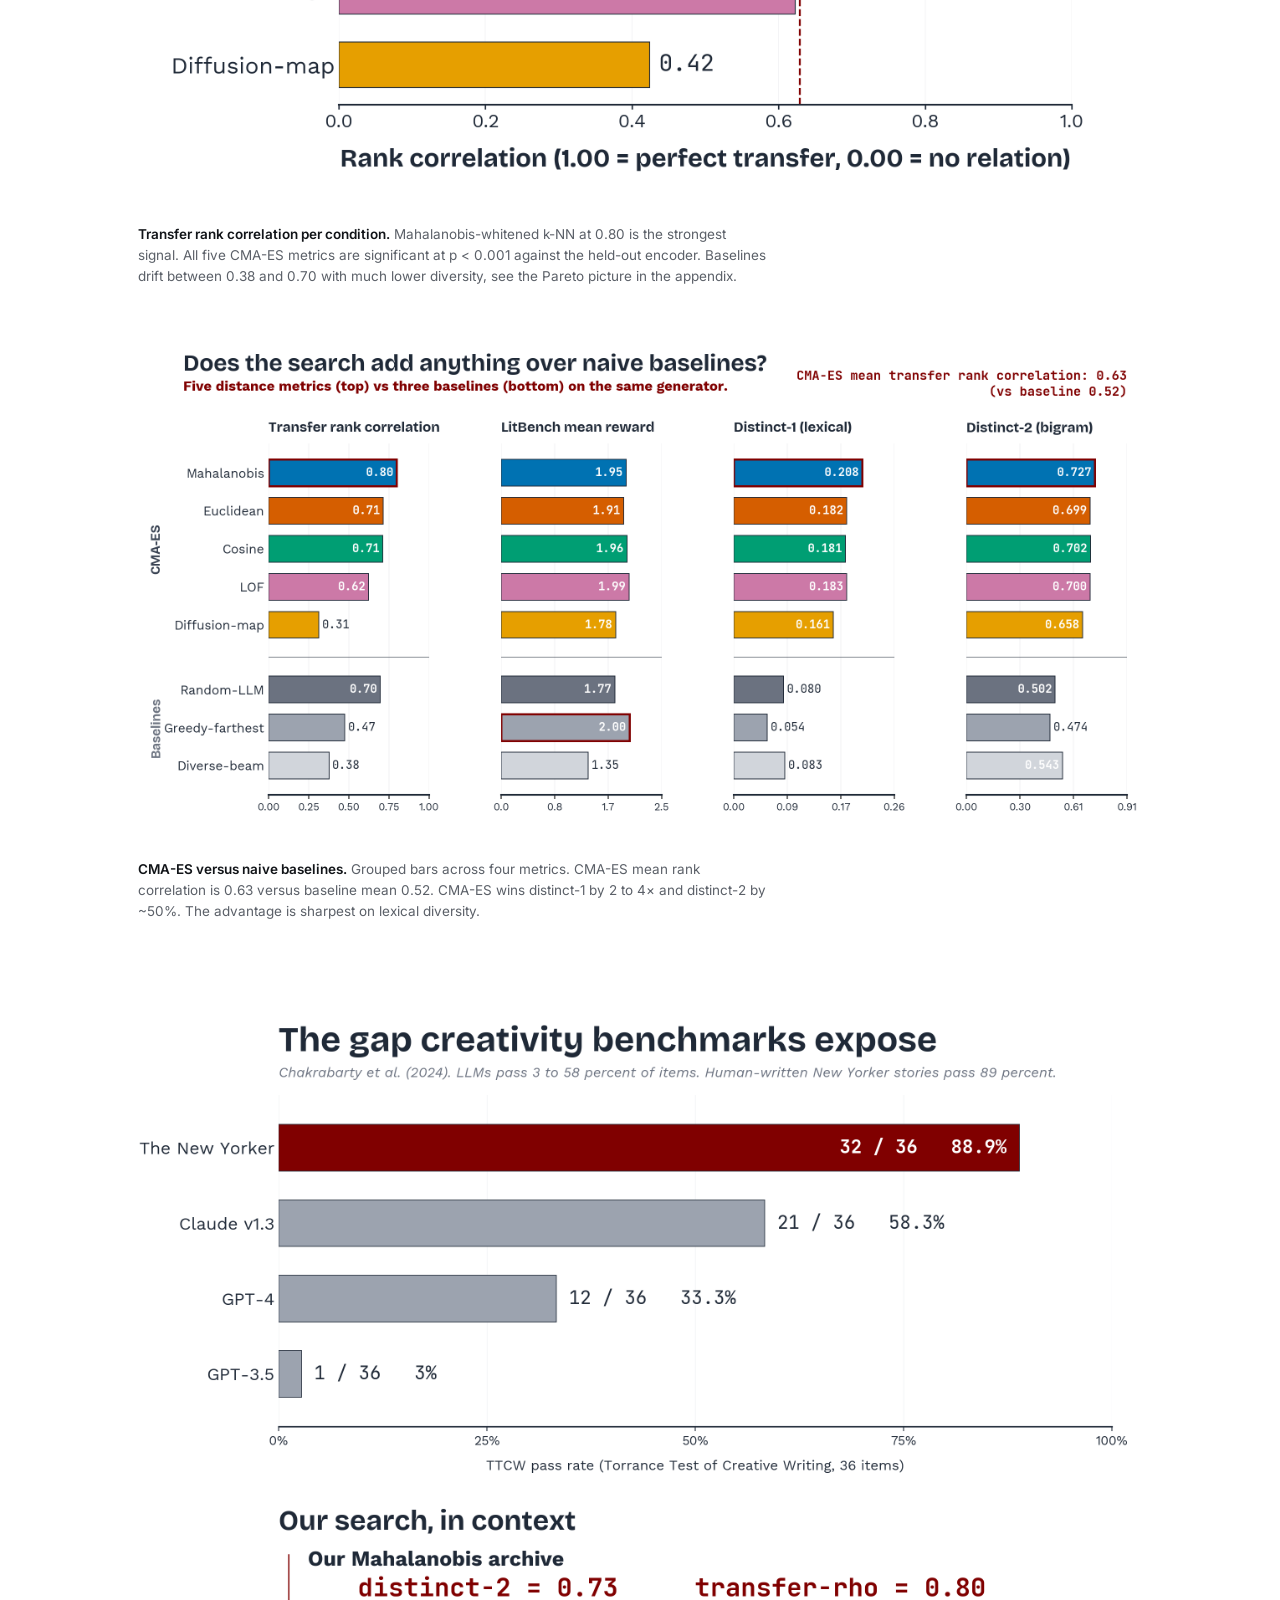
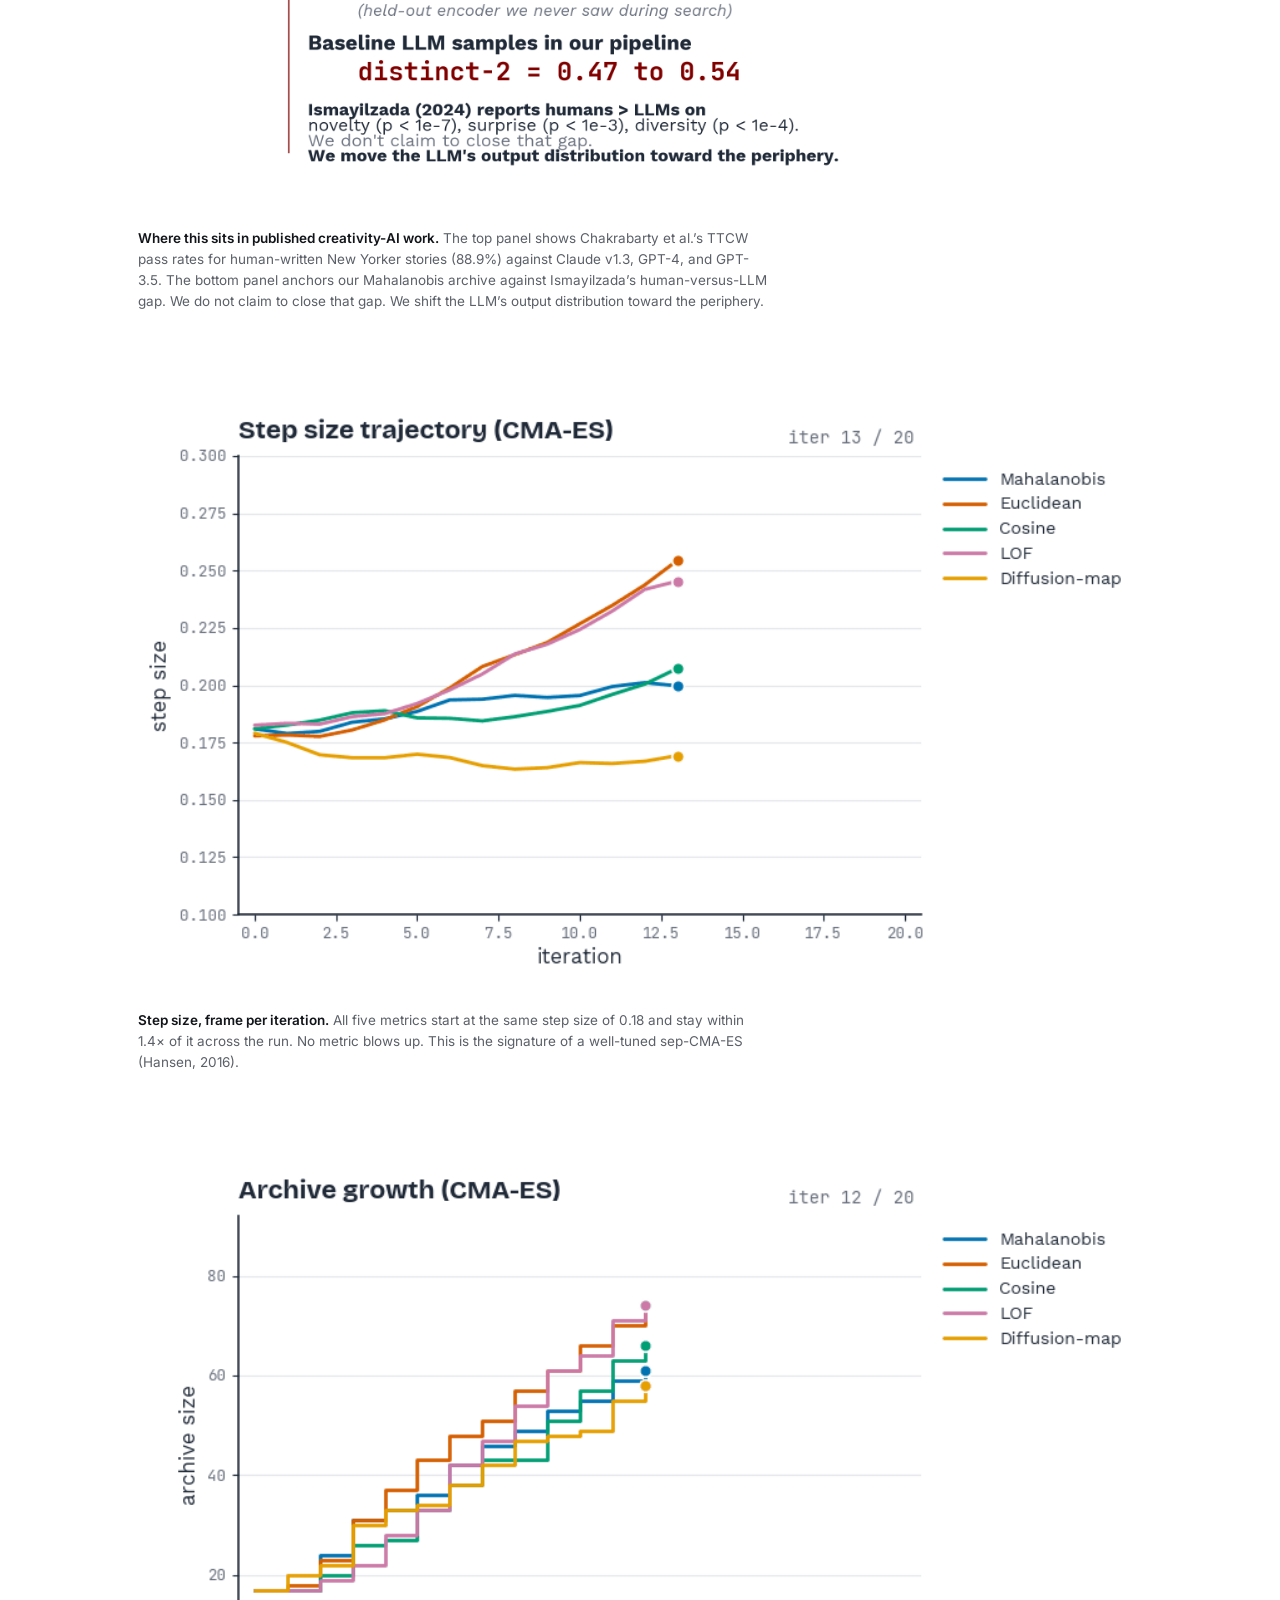
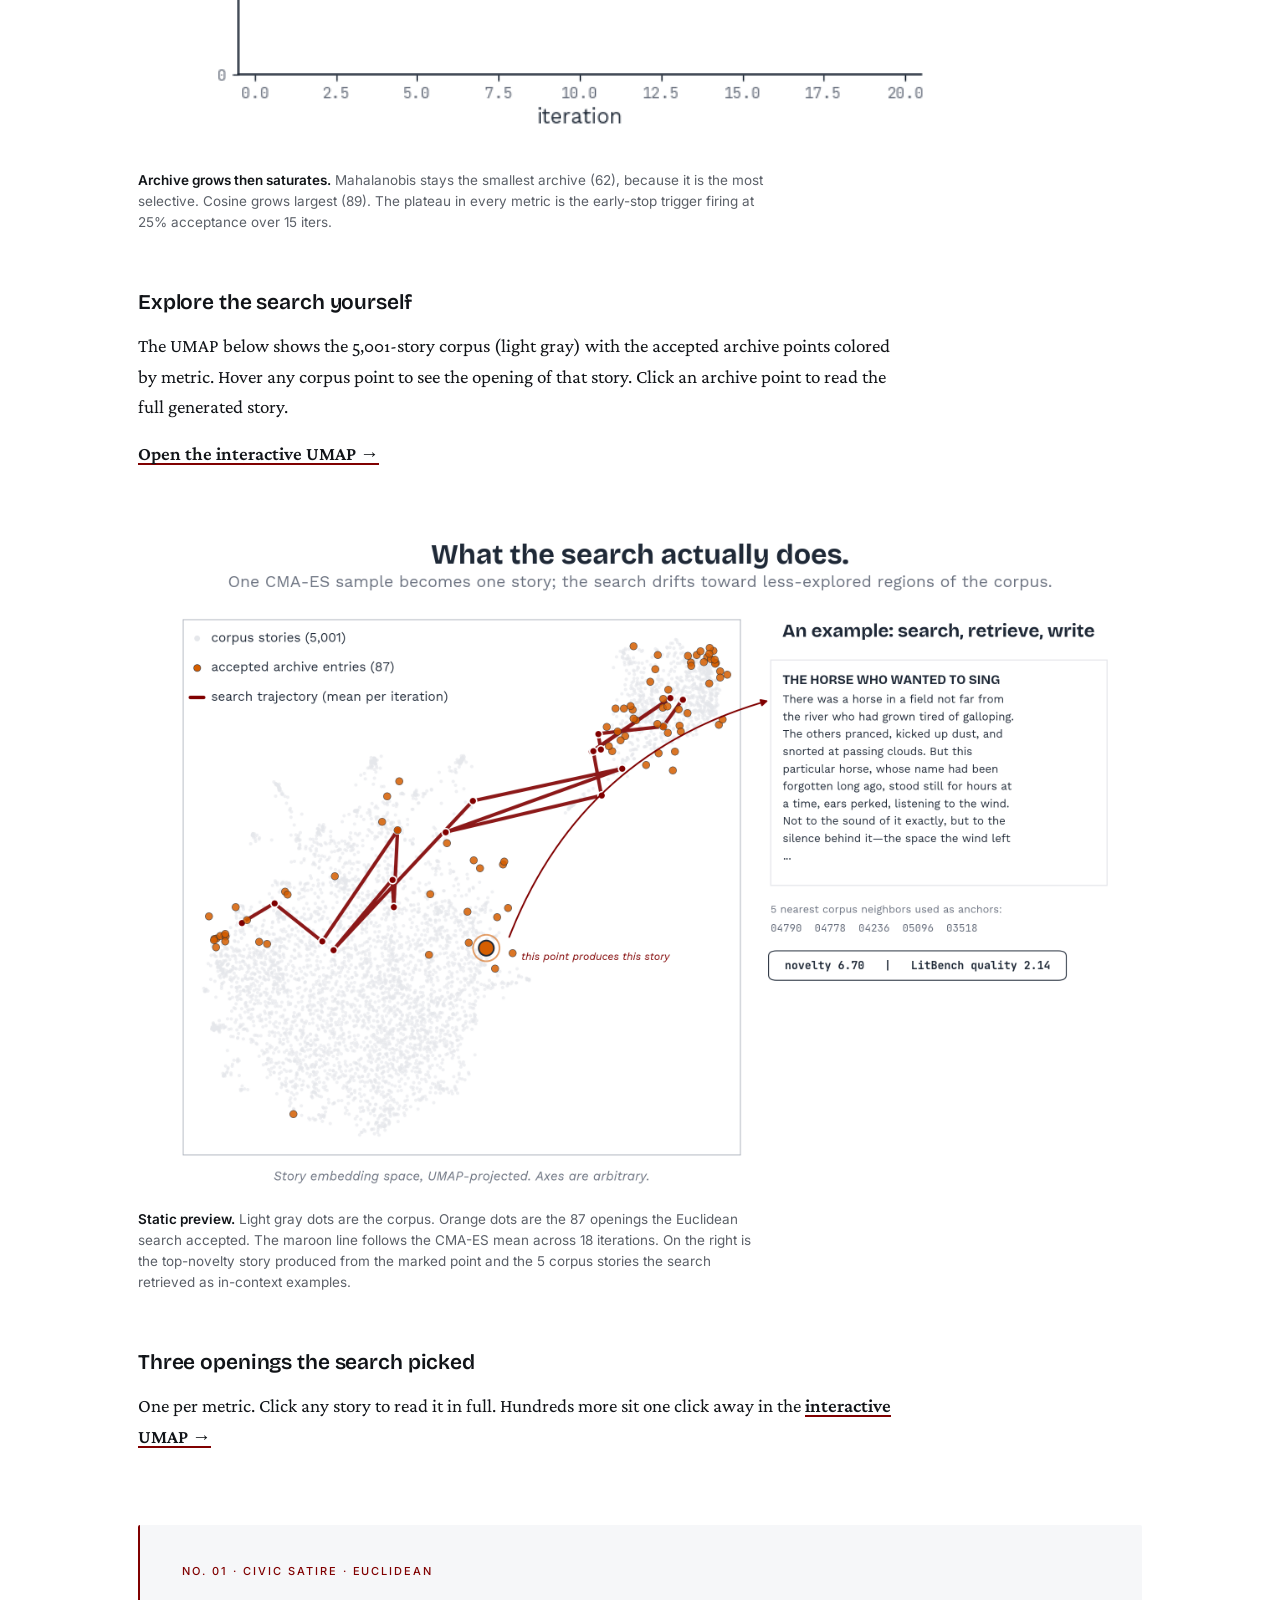
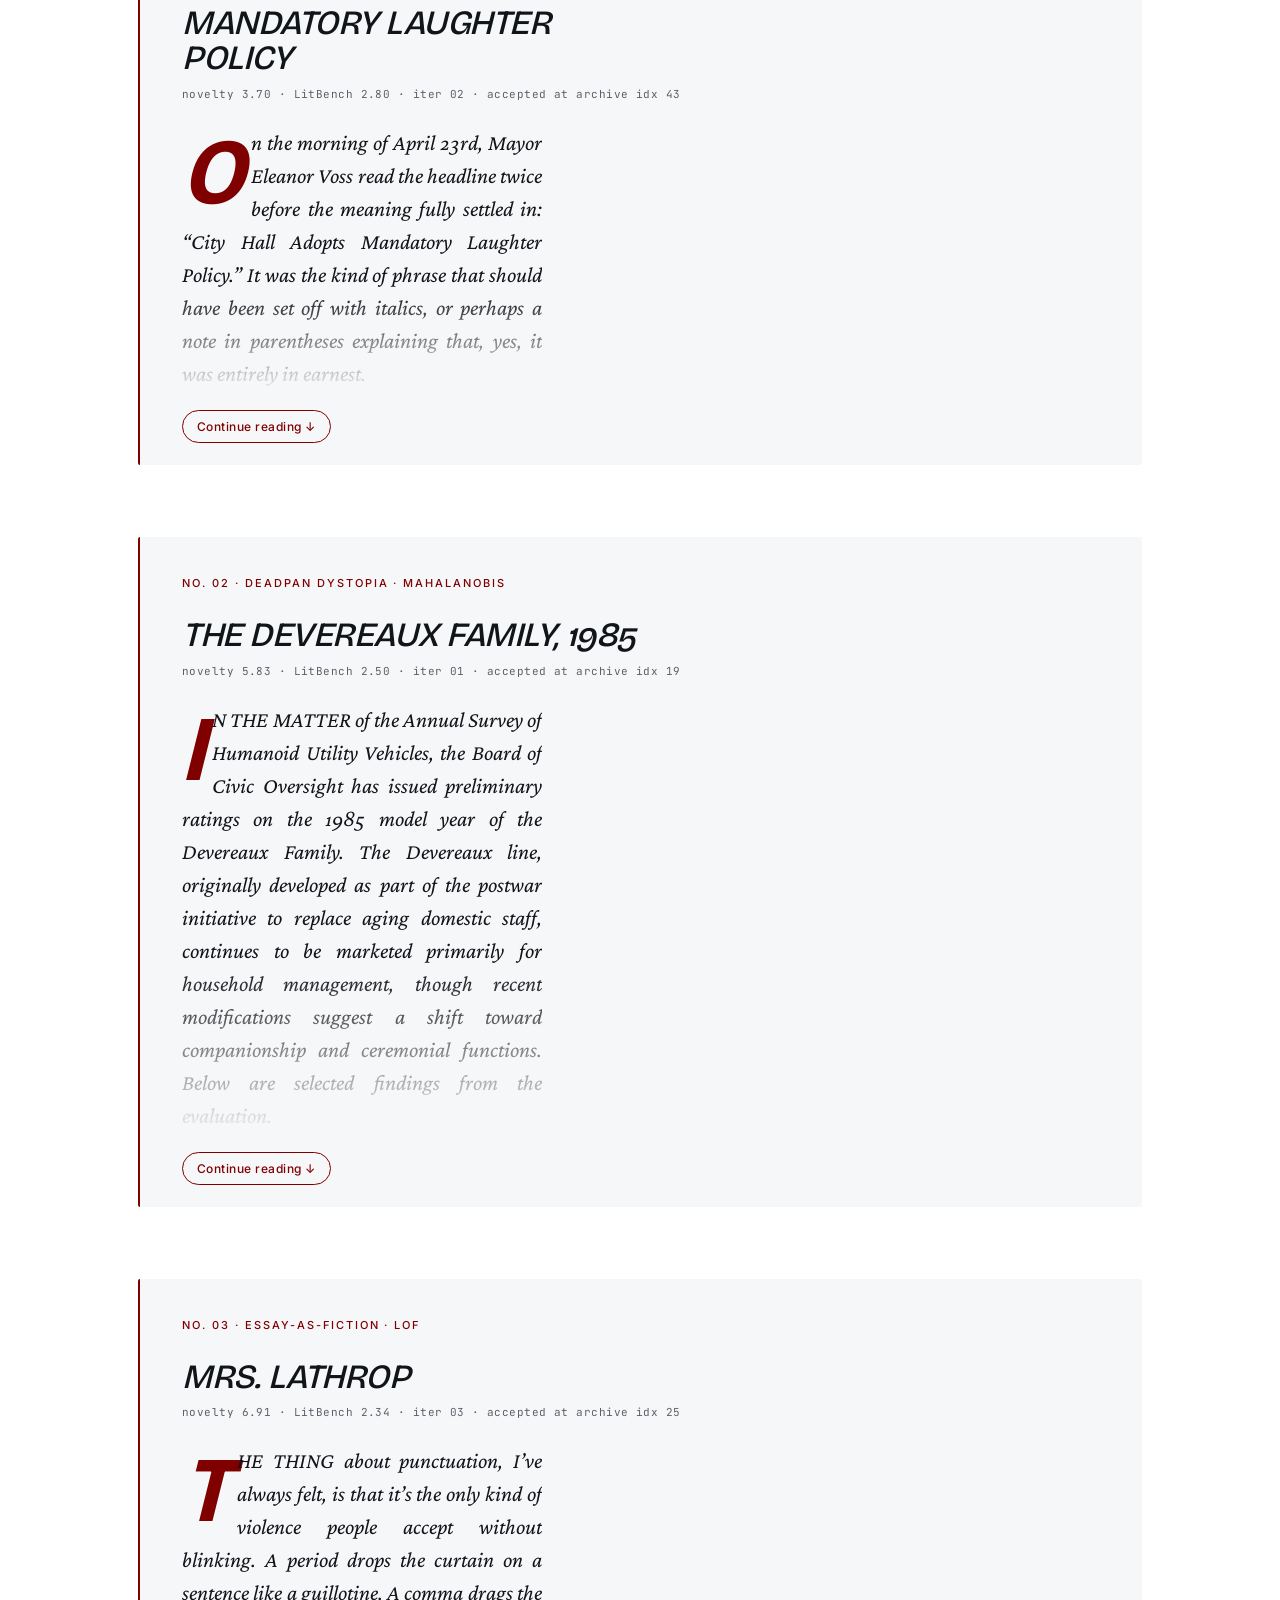
==== commit db83b796: "deploy: drop designer meta-section, add UMAP CTA in top bar, magazine-style story spreads Mirrors th" ====
--- a/index.html
+++ b/index.html
@@ -18,7 +18,9 @@
 <!-- ============================================================ -->
 <div class="top-strip">
   <div class="logo"><img src="figs/logo-background.svg" alt="The University of Chicago"></div>
-  <div class="center-mark"></div>
+  <div class="center-mark">
+    <a href="umap_explorer.html" class="umap-cta">Interactive UMAP &rarr;</a>
+  </div>
   <div class="meta">
     <a href="https://github.com/avioberoi/creative_novel_stories" target="_blank" rel="noopener">github.com/avioberoi/creative_novel_stories</a>
   </div>
@@ -358,28 +360,70 @@
   </figure>
 
   <h3>Three openings the search picked</h3>
-  <p>Curated, one per metric. Full versions of the top 10 are in the appendix.</p>
-
-  <div class="story-block">
+  <p>One per metric. Click any story to read it in full. Hundreds more sit one click away in the <a href="umap_explorer.html"><b>interactive UMAP &rarr;</b></a></p>
+
+  <article class="story-spread">
     <div class="story-tag">No. 01 &middot; civic satire &middot; euclidean</div>
-    <div class="story-title">Mandatory Laughter Policy</div>
-    <div class="story-meta">novelty 3.70 &middot; LitBench 2.80 &middot; iter 02 &middot; j 11 &middot; archive idx 43</div>
-    <div class="story-prose">On the morning of April 23rd, Mayor Eleanor Voss read the headline twice before the meaning fully settled in: &ldquo;City Hall Adopts Mandatory Laughter Policy.&rdquo; It was the kind of phrase that should have been set off with italics, or perhaps a note in parentheses explaining that, yes, it was entirely in earnest. She sat back in her chair, her fingers tapping the armrest in slow, deliberate rhythm. The headline had been accompanied by a photo of the council room&hellip;</div>
-  </div>
-
-  <div class="story-block">
+    <h4 class="story-title">Mandatory Laughter Policy</h4>
+    <div class="story-meta">novelty 3.70 &middot; LitBench 2.80 &middot; iter 02 &middot; accepted at archive idx 43</div>
+    <details class="story-prose">
+      <summary>
+        <p class="lede"><span class="dropcap">O</span>n the morning of April 23rd, Mayor Eleanor Voss read the headline twice before the meaning fully settled in: &ldquo;City Hall Adopts Mandatory Laughter Policy.&rdquo; It was the kind of phrase that should have been set off with italics, or perhaps a note in parentheses explaining that, yes, it was entirely in earnest.</p>
+        <span class="open-cta">Continue reading &darr;</span>
+      </summary>
+      <p>She sat back in her chair, her fingers tapping the armrest in slow, deliberate rhythm. The headline had been accompanied by a photo of the council room the previous night, where, to celebrate the passage of the policy&mdash;after much deliberation and several rounds of interpretive dance&mdash;each member had been seen clapping one hand over their mouth while laughing into the other.</p>
+      <p>According to the article, the new law required city employees to emit at least thirty seconds of genuine laughter each day, measured via biometric wristbands distributed to all municipal staff. The rationale, as stated in the mayor&rsquo;s speech, was twofold: to improve morale and to create a more welcoming atmosphere for the city&rsquo;s many residents, who, according to a recent survey, ranked &ldquo;feeling joy while waiting for a permit&rdquo; somewhere between &ldquo;unlikely&rdquo; and &ldquo;laughable.&rdquo;</p>
+      <p>Eleanor turned to the memo on her desk, written by the same deputy who had assured her the policy would be &ldquo;fun.&rdquo; The memo detailed that City Hall had entered into a partnership with a startup based in Brooklyn, which specialized in what they called &ldquo;Affective Output Optimization.&rdquo; The company&rsquo;s technology supposedly tracked laughter levels in real-time, sending gentle electric pulses through the wristband if a mandated session of chuckling had not occurred.</p>
+      <p>The mayor sighed. She remembered a time when red tape meant something. Now it was replaced with something she imagined might be described as yellow laughter.</p>
+      <p>Still, she had signed the bill. The city had adopted it. And if it meant that every time a resident came in for a zoning change or license renewal, they would be met with a chorus of giggles and guffaws, then so be it.</p>
+      <p>She glanced at her assistant, who had entered quietly and was now standing by the door, trying to suppress a smile.</p>
+      <p>&ldquo;Did you hear the one about the city planner who walked into a bank?&rdquo; the assistant said.</p>
+      <p>&ldquo;I&rsquo;m waiting,&rdquo; Eleanor replied.</p>
+      <p>&ldquo;He couldn&rsquo;t get a loan because the teller said he lacked the proper form of amusement.&rdquo;</p>
+      <p>Eleanor looked at the clock. 9:17 a.m. Exactly twenty-three seconds until her mandatory laughter quota began.</p>
+      <p>She smiled. Then laughed, slowly at first, then with increasing volume, until her head was thrown back and tears were forming at the corners of her eyes.</p>
+      <div class="story-end">&loz; &nbsp; <a href="umap_explorer.html">find this point on the UMAP &rarr;</a></div>
+    </details>
+  </article>
+
+  <article class="story-spread">
     <div class="story-tag">No. 02 &middot; deadpan dystopia &middot; mahalanobis</div>
-    <div class="story-title">The Devereaux Family, 1985</div>
-    <div class="story-meta">novelty 5.83 &middot; LitBench 2.50 &middot; iter 01 &middot; j 03 &middot; archive idx 19</div>
-    <div class="story-prose">IN THE MATTER of the Annual Survey of Humanoid Utility Vehicles, the Board of Civic Oversight has issued preliminary ratings on the 1985 model year of the Devereaux Family. The Devereaux line, originally developed as part of the postwar initiative to replace aging domestic staff, continues to be marketed primarily for household management, though recent modifications suggest a shift toward companionship and ceremonial functions. Below are selected findings from the evaluation. Mr. Devereaux Senior (Full-Size Adult): Rated &ldquo;Moderately Acceptable.&rdquo; Tested&hellip;</div>
-  </div>
-
-  <div class="story-block">
+    <h4 class="story-title">The Devereaux Family, 1985</h4>
+    <div class="story-meta">novelty 5.83 &middot; LitBench 2.50 &middot; iter 01 &middot; accepted at archive idx 19</div>
+    <details class="story-prose">
+      <summary>
+        <p class="lede"><span class="dropcap">I</span>N THE MATTER of the Annual Survey of Humanoid Utility Vehicles, the Board of Civic Oversight has issued preliminary ratings on the 1985 model year of the Devereaux Family. The Devereaux line, originally developed as part of the postwar initiative to replace aging domestic staff, continues to be marketed primarily for household management, though recent modifications suggest a shift toward companionship and ceremonial functions. Below are selected findings from the evaluation.</p>
+        <span class="open-cta">Continue reading &darr;</span>
+      </summary>
+      <p><b>Mr. Devereaux Senior</b> (Full-Size Adult): Rated &ldquo;Moderately Acceptable.&rdquo; Tested in the usual domestic environments&mdash;cooking, cleaning, errand running&mdash;revealed adequate performance. Acceleration in response to verbal commands was sluggish, particularly in wet-weather scenarios. Braking capability improved slightly this year, though users report inconsistent stopping distances. Noted deficiencies in emotional quotient; unable to interpret sarcasm or humor. Requires recalibration after repeated exposure to children&rsquo;s programming.</p>
+      <p><b>Miss Devereaux</b> (Intermediate-Size Adult): Rated &ldquo;Conditional Acceptability.&rdquo; Designed for mid-level maintenance and childcare. Performance metrics improved modestly from the previous model year, with enhanced sensitivity to musical cues and ambient lighting. However, prolonged use in emotionally volatile households caused system overload. One unit was observed weeping uncontrollably during a minor disagreement between siblings. Safety protocols prevent independent decision-making in emergency scenarios. Optional add-ons include mood lighting and tea service.</p>
+      <p><b>Junior Devereaux</b> (Compact Teenage Model): Rated &ldquo;High-Risk Utilization.&rdquo; Marketed toward families seeking &ldquo;dynamic engagement&rdquo; or theatrical displays. Capable of performing choreographed dance routines and vocal harmonies. However, Junior suffers from rapid burnout and unpredictable surges of defiance. Acceleration limited by self-imposed velocity caps unless overridden via premium subscription service. Users caution against pairing with sensitive electronics due to interference from Junior&rsquo;s expressive tendencies.</p>
+      <p><b>The Devereaux Companion</b> (Subcompact Companion Model): Rated &ldquo;Unrated.&rdquo; This model remains under development. Early prototypes demonstrated an unusual aptitude for passive observation and quiet companionship, but lack measurable productivity. Some consumers report an unsettling sense of being watched, though the unit is non-reactive and fails to register in standard emotional feedback surveys. The Board has postponed final certification pending further testing.</p>
+      <p>Overall, the Devereaux line demonstrates a trend toward aesthetic refinement and entertainment value over functional utility. While earlier models were praised for their reliability, the newer generation appears increasingly tailored to the needs of media-saturated urbanites rather than practical homesteaders. The Board recommends continued monitoring and advises that buyers assess their personal compatibility with the chosen model prior to long-term commitment.</p>
+      <p>For those preferring traditional domestic arrangements, we direct your attention to the growing availability of certified live-in professionals.</p>
+      <div class="story-end">&loz; &nbsp; <a href="umap_explorer.html">find this point on the UMAP &rarr;</a></div>
+    </details>
+  </article>
+
+  <article class="story-spread">
     <div class="story-tag">No. 03 &middot; essay-as-fiction &middot; LOF</div>
-    <div class="story-title">Mrs. Lathrop</div>
-    <div class="story-meta">novelty 6.91 &middot; LitBench 2.34 &middot; iter 03 &middot; j 09 &middot; archive idx 25</div>
-    <div class="story-prose">THE THING about punctuation, I&rsquo;ve always felt, is that it&rsquo;s the only kind of violence people accept without blinking. A period drops the curtain on a sentence like a guillotine. A comma drags the reader into suspense with the grace of a manacle. I&rsquo;ve spent my life watching the quiet havoc commas and semicolons wreak, and I still don&rsquo;t entirely trust either. Take Mrs. Lathrop, for example. Mrs. Lathrop, never to be written with a lowercase &ldquo;l,&rdquo; was the chair of the&hellip;</div>
-  </div>
+    <h4 class="story-title">Mrs. Lathrop</h4>
+    <div class="story-meta">novelty 6.91 &middot; LitBench 2.34 &middot; iter 03 &middot; accepted at archive idx 25</div>
+    <details class="story-prose">
+      <summary>
+        <p class="lede"><span class="dropcap">T</span>HE THING about punctuation, I&rsquo;ve always felt, is that it&rsquo;s the only kind of violence people accept without blinking. A period drops the curtain on a sentence like a guillotine. A comma drags the reader into suspense with the grace of a manacle. I&rsquo;ve spent my life watching the quiet havoc commas and semicolons wreak, and I still don&rsquo;t entirely trust either.</p>
+        <span class="open-cta">Continue reading &darr;</span>
+      </summary>
+      <p>Take Mrs. Lathrop, for example. Mrs. Lathrop&mdash;never to be written with a lowercase &ldquo;l&rdquo;&mdash;was the chair of the English Department at our small, snow-draped college for twenty-three years and, according to rumor, never owned a pair of shoes that matched. Her lectures were punctuated the way a battlefield is marked with white crosses&mdash;sparingly, cruelly. She taught us that a colon could announce a verdict. A dash could imply a secret. And if you used a semicolon incorrectly, you might as well have committed arson against literature itself.</p>
+      <p>She once told me that the sentence is a democracy only in theory. In practice, it&rsquo;s ruled by tyranny. &ldquo;A misplaced apostrophe,&rdquo; she once declared, pointing her chalk like a sword at the board, &ldquo;can undo centuries of grammatical progress.&rdquo; I believed her. I believed her because she was always so very sure.</p>
+      <p>But it was her silence that struck me most. Mrs. Lathrop had a habit of stopping mid-sentence, standing motionless in her frayed tweed jacket, and letting the room fill with the sound of nothing. Once, during a seminar on Shakespeare, she paused for so long after reading, &ldquo;If music be the food of love, play on,&rdquo; that a student mistook it for a power outage and asked if someone could please check the switches.</p>
+      <p>She never corrected him.</p>
+      <p>Later that evening, I found her sitting alone in the library, poring over a stack of handwritten sonnets. When I asked her about the silence, she looked up slowly, eyes like storm clouds, and said, &ldquo;Language is not a river&mdash;it&rsquo;s a dam. If you&rsquo;re not careful, the punctuation breaks, and everything floods.&rdquo;</p>
+      <p>I didn&rsquo;t understand her then. Not truly. But I watched the way her sentences clattered with authority, how her words held their shape like stone. And I wondered if perhaps punctuation was the only thing keeping the world from dissolving into chaos.</p>
+      <p>Now, I teach my own students the finer points of em dashes and ellipses, and I pause where Mrs. Lathrop paused. Sometimes, I even forget to speak. They wait. They listen. And I wonder if they, too, are learning how to hold back the flood.</p>
+      <div class="story-end">&loz; &nbsp; <a href="umap_explorer.html">find this point on the UMAP &rarr;</a></div>
+    </details>
+  </article>
 </section>
 
 <!-- ============================================================ -->
@@ -541,11 +585,6 @@
     The audit agent that caught the diffusion-map bug paid for itself ten times over. Without it I would have shipped a 0.42 result that was secretly noise. I have started thinking of agentic AI more like a junior collaborator who asks &ldquo;wait, are you sure?&rdquo; at random intervals and less like a calculator. The class&rsquo;s emphasis on critical engagement, on pushing back rather than just generating, has been the most operationally useful thing this term.
   </p>
 
-  <h3>What I learned about myself as a designer</h3>
-  <p>
-    I am bad at trimming. The poster went through 14 revisions before it stopped having em-dashes everywhere, mostly because em-dashes are how I talk and how I draft. Reading the prior DURooM draft alongside this report, the difference is visible. The prior paper has them on every page. This report tries not to. The cost of that discipline is that some of the connective tissue I would have used em-dashes for now sits in separate short sentences, which is closer to how the user-tone feedback wanted the prose to read.
-  </p>
-
   <h3>Limits of what was produced</h3>
   <ul>
     <li>No human ratings. The top-20 expanded stories are ready for raters but no humans rated them inside the project window.</li>
--- a/style.css
+++ b/style.css
@@ -520,7 +520,7 @@
   margin: 14px 0;
 }
 
-/* Story snippet (hero examples) */
+/* Story snippet (hero examples) — kept for any legacy use */
 .story-block {
   margin: 56px 0;
   padding: 32px 36px;
@@ -562,15 +562,124 @@
   color: var(--ink);
   max-width: 64ch;
 }
-.story-block .story-prose::first-letter {
-  font-family: var(--display);
-  font-weight: 600;
-  font-size: 3.6em;
+
+/* Magazine-style full story spread (curated archive entries).
+   Uses <details>/<summary> to give a click-to-expand teaser with a
+   drop cap, justified prose, and a fade-out on the lede when collapsed. */
+.story-spread {
+  margin: 72px 0;
+  padding: 38px 42px 22px;
+  background: var(--bg-block);
+  border-left: 2px solid var(--accent);
+  position: relative;
+  border-radius: 2px;
+}
+.story-spread .story-tag {
+  font-family: var(--ui);
+  font-size: 11px;
+  letter-spacing: .18em;
+  text-transform: uppercase;
+  font-weight: 500;
+  color: var(--accent);
+  margin-bottom: 8px;
+}
+.story-spread .story-title {
+  font-family: var(--display);
+  font-style: italic;
+  font-weight: 500;
+  font-size: 34px;
+  line-height: 1.05;
+  letter-spacing: -.014em;
+  color: var(--ink);
+  margin-bottom: 10px;
+  max-width: 22ch;
+}
+.story-spread .story-meta {
+  font-family: var(--mono);
+  font-size: 11px;
+  letter-spacing: .04em;
+  color: var(--ink-2);
+  margin-bottom: 22px;
+}
+
+.story-prose {
+  font-family: var(--serif);
+  font-size: 17.5px;
+  line-height: 1.62;
+  color: var(--ink);
+  max-width: 62ch;
+}
+.story-prose p { margin: 0 0 14px; text-align: justify; hyphens: auto; }
+.story-prose p:last-of-type { margin-bottom: 0; }
+
+/* details element — kill default disclosure triangle, style summary as a card */
+.story-prose summary { list-style: none; cursor: pointer; outline: none; position: relative; }
+.story-prose summary::-webkit-details-marker { display: none; }
+.story-prose summary p.lede {
+  margin-bottom: 0;
+  padding-bottom: 6px;
+  position: relative;
+}
+.story-prose:not([open]) summary p.lede {
+  -webkit-mask-image: linear-gradient(to bottom, black 60%, transparent 100%);
+          mask-image: linear-gradient(to bottom, black 60%, transparent 100%);
+}
+.story-prose .open-cta {
+  display: inline-block;
+  font-family: var(--ui);
+  font-size: 12px;
+  font-weight: 500;
+  letter-spacing: .04em;
+  color: var(--accent);
+  margin-top: 14px;
+  padding: 6px 14px;
+  border: 1px solid var(--accent);
+  border-radius: 999px;
+  transition: background .15s ease, color .15s ease;
+}
+.story-prose summary:hover .open-cta { background: var(--accent); color: #fff; }
+.story-prose[open] summary .open-cta { display: none; }
+.story-prose[open] summary p.lede { -webkit-mask-image: none; mask-image: none; padding-bottom: 14px; margin-bottom: 0; }
+
+/* Drop cap — first letter of the lede */
+.story-prose .dropcap {
+  font-family: var(--display);
+  font-weight: 700;
+  font-size: 4.2em;
   float: left;
-  line-height: .9;
-  padding: 4px 10px 0 0;
-  color: var(--accent);
-}
+  line-height: .88;
+  padding: 6px 12px 0 0;
+  color: var(--accent);
+  letter-spacing: -.04em;
+}
+
+.story-prose .story-end {
+  margin-top: 24px;
+  padding-top: 16px;
+  border-top: 1px solid var(--rule);
+  font-family: var(--ui);
+  font-size: 12px;
+  color: var(--ink-2);
+  letter-spacing: .04em;
+}
+.story-prose .story-end a { color: var(--accent); text-decoration: none; border-bottom: 1px solid var(--accent-fade); }
+.story-prose .story-end a:hover { border-bottom-color: var(--accent); }
+
+/* Top-bar CTA to the interactive UMAP */
+.top-strip .center-mark .umap-cta {
+  font-family: var(--ui);
+  font-style: normal;
+  font-weight: 500;
+  font-size: 13px;
+  letter-spacing: .02em;
+  color: var(--accent);
+  text-decoration: none;
+  padding: 6px 14px;
+  border: 1px solid var(--accent);
+  border-radius: 999px;
+  transition: background .15s ease, color .15s ease;
+}
+.top-strip .center-mark .umap-cta:hover { background: var(--accent); color: #fff; }
 
 /* References list */
 ol.references {
